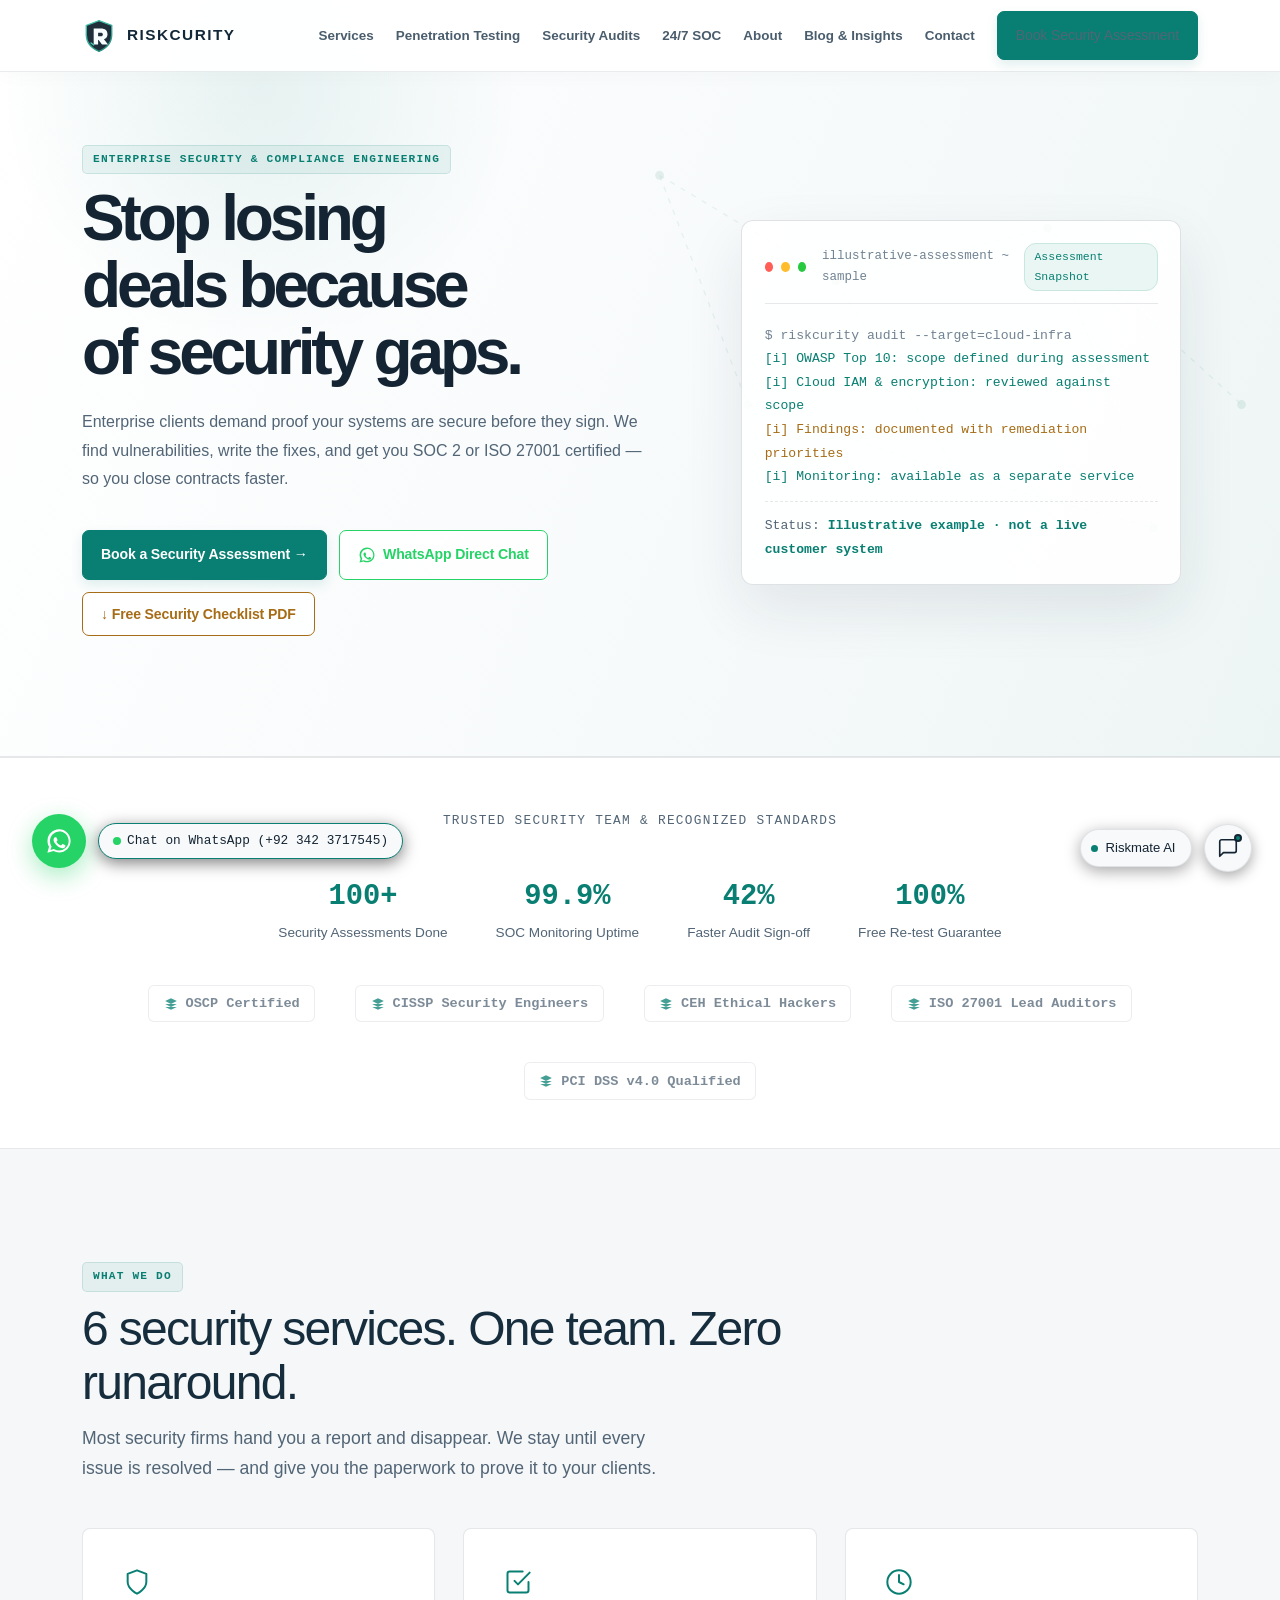
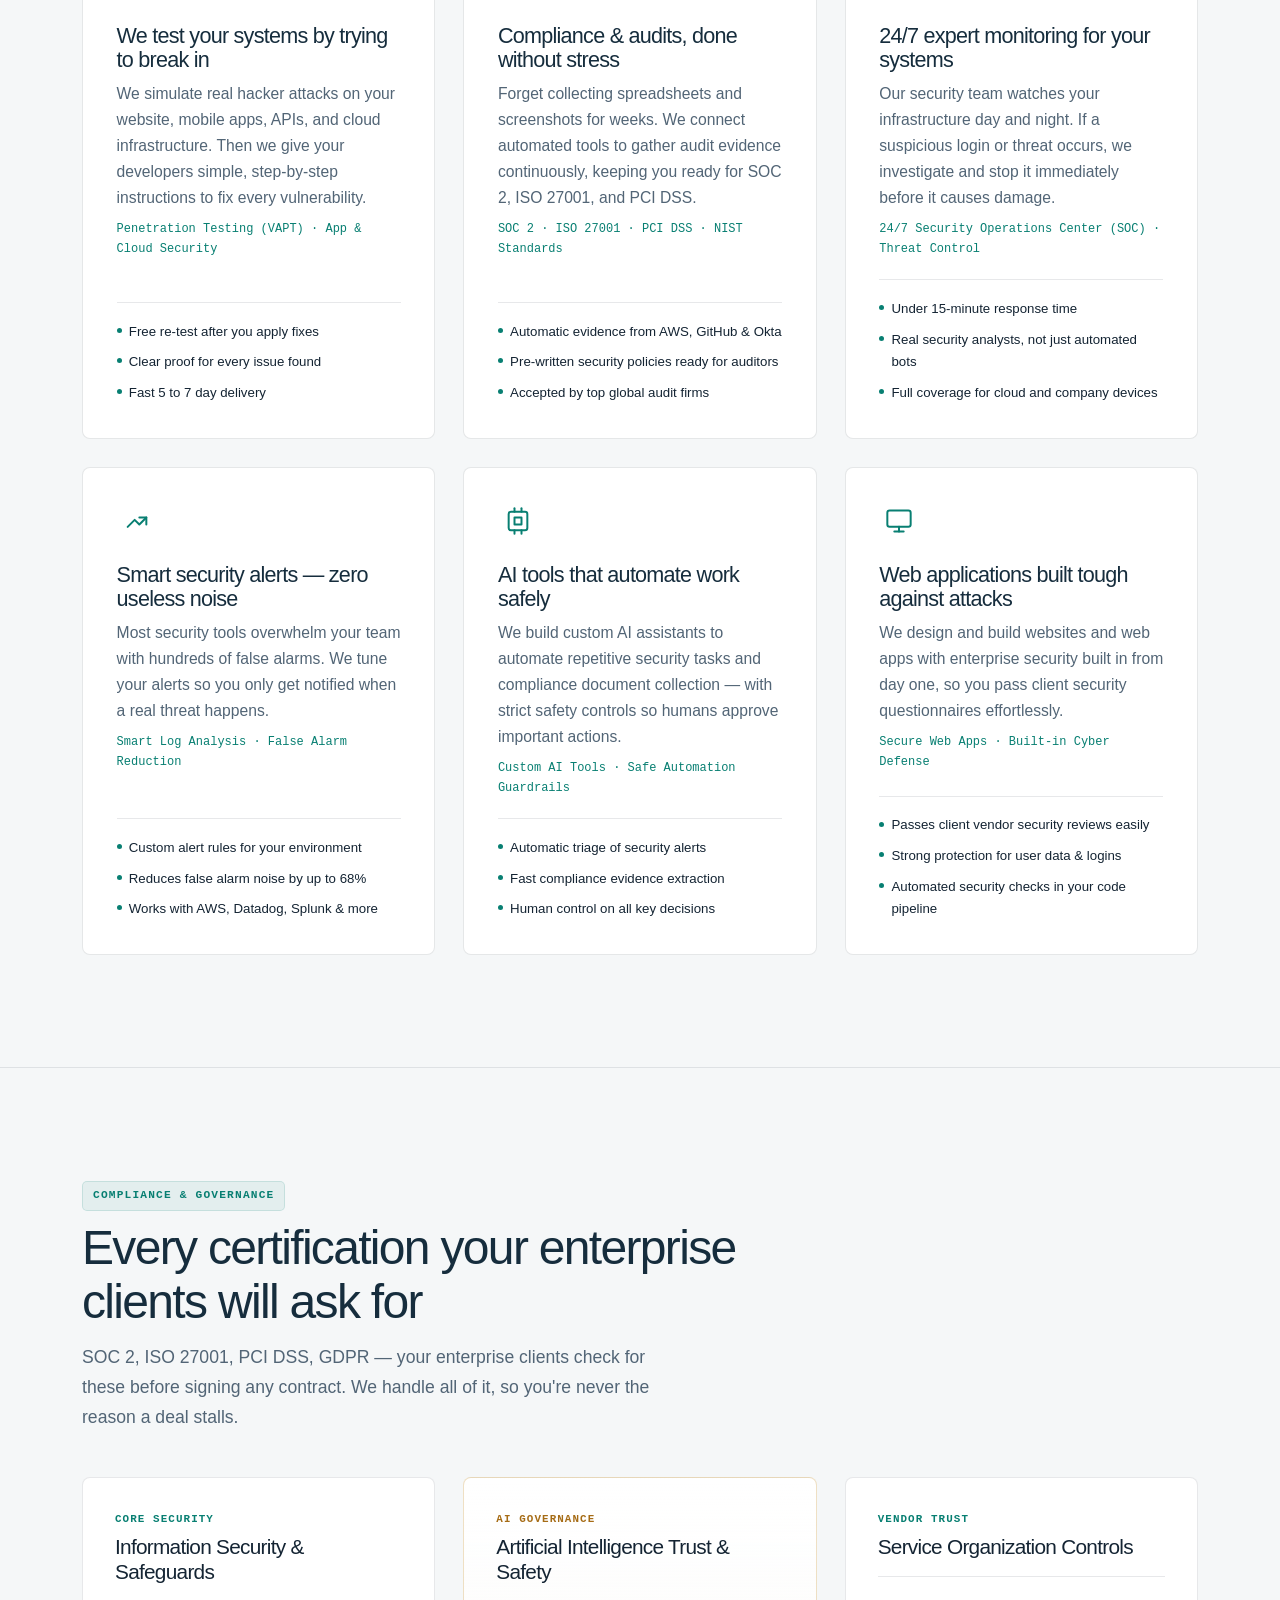
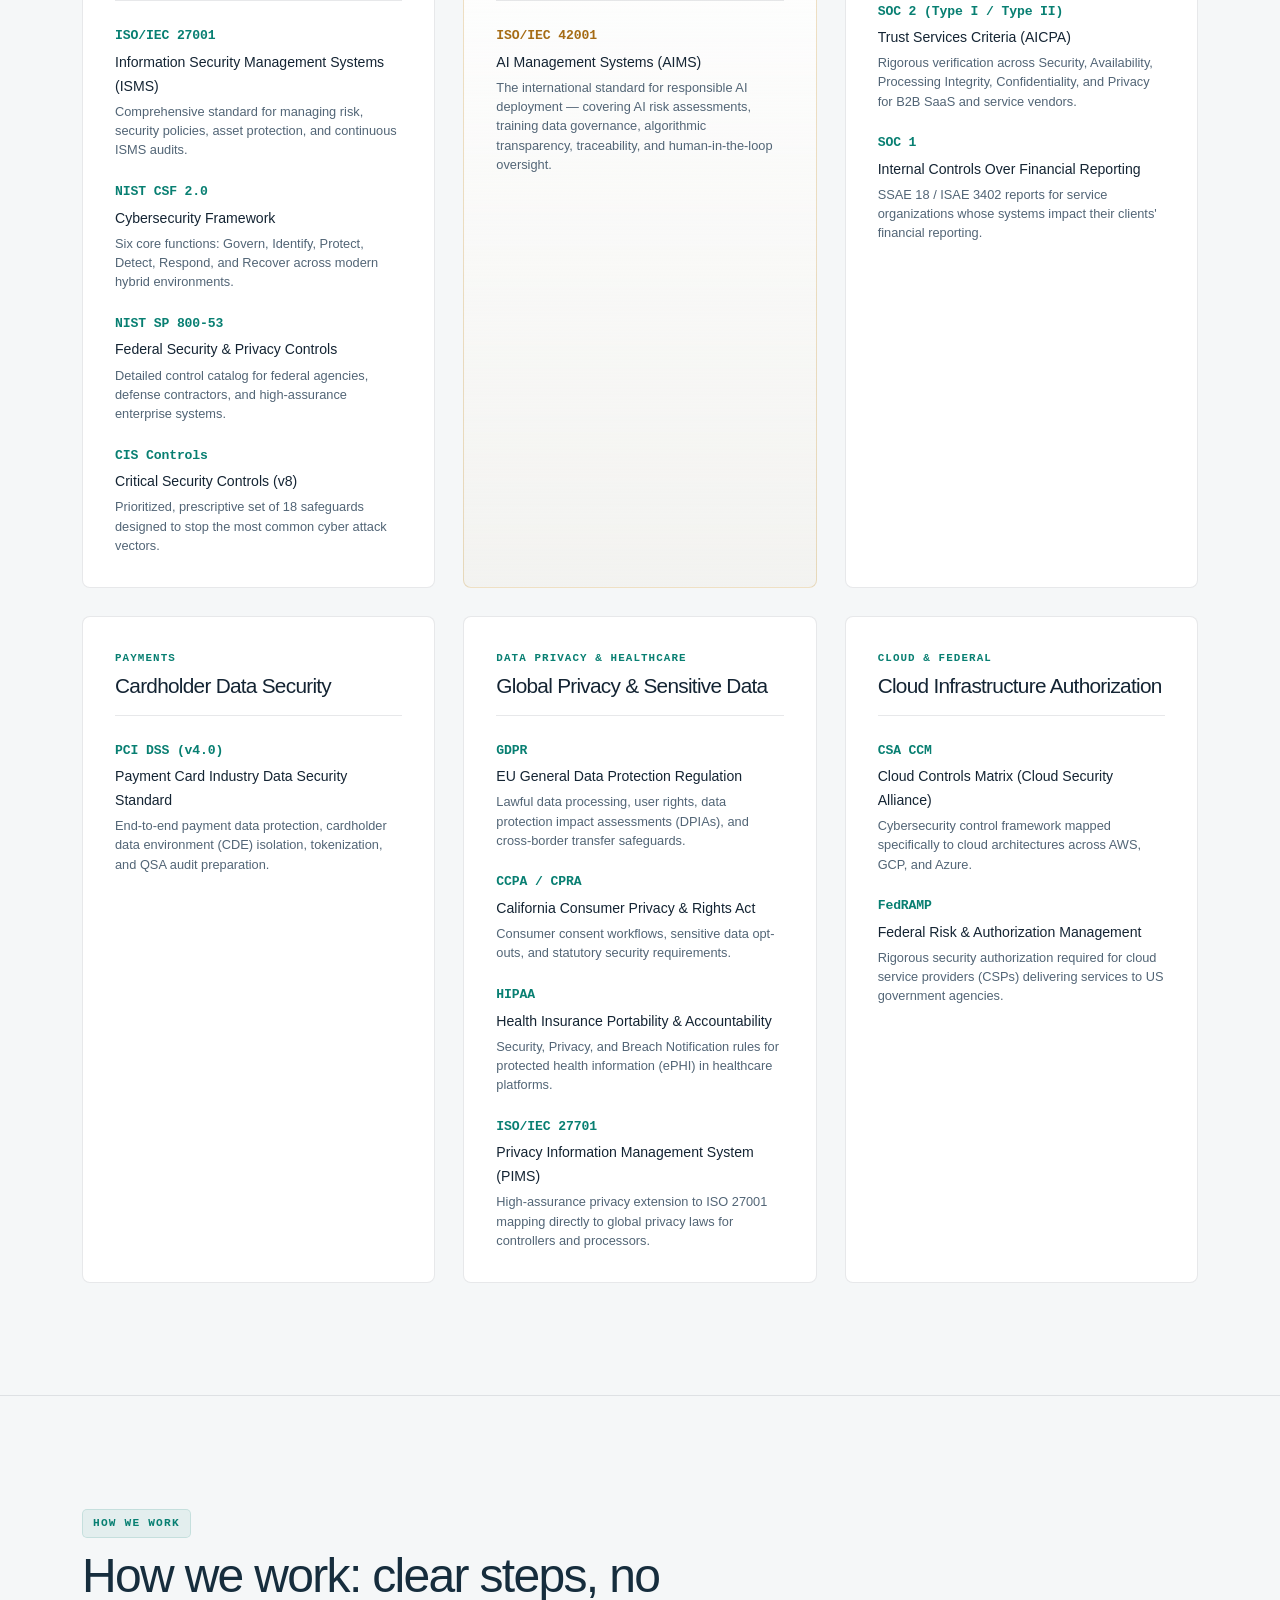
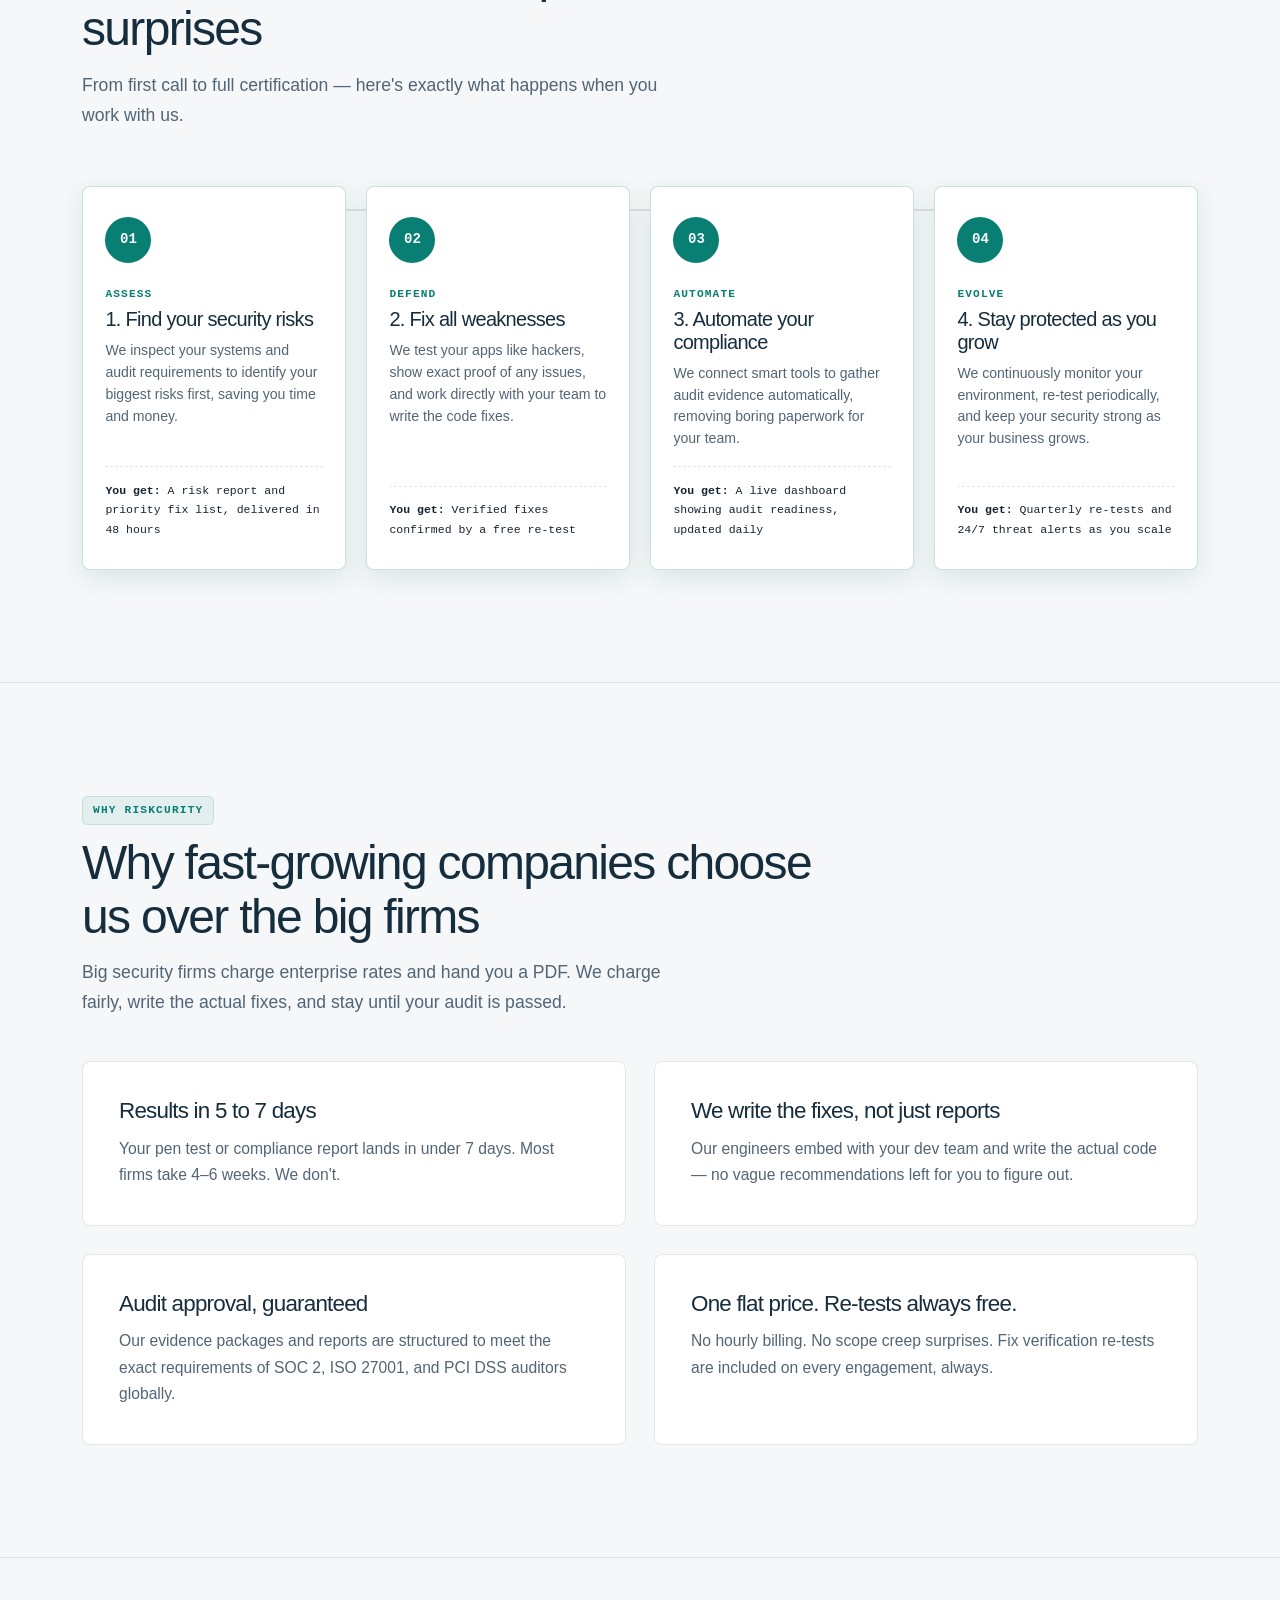
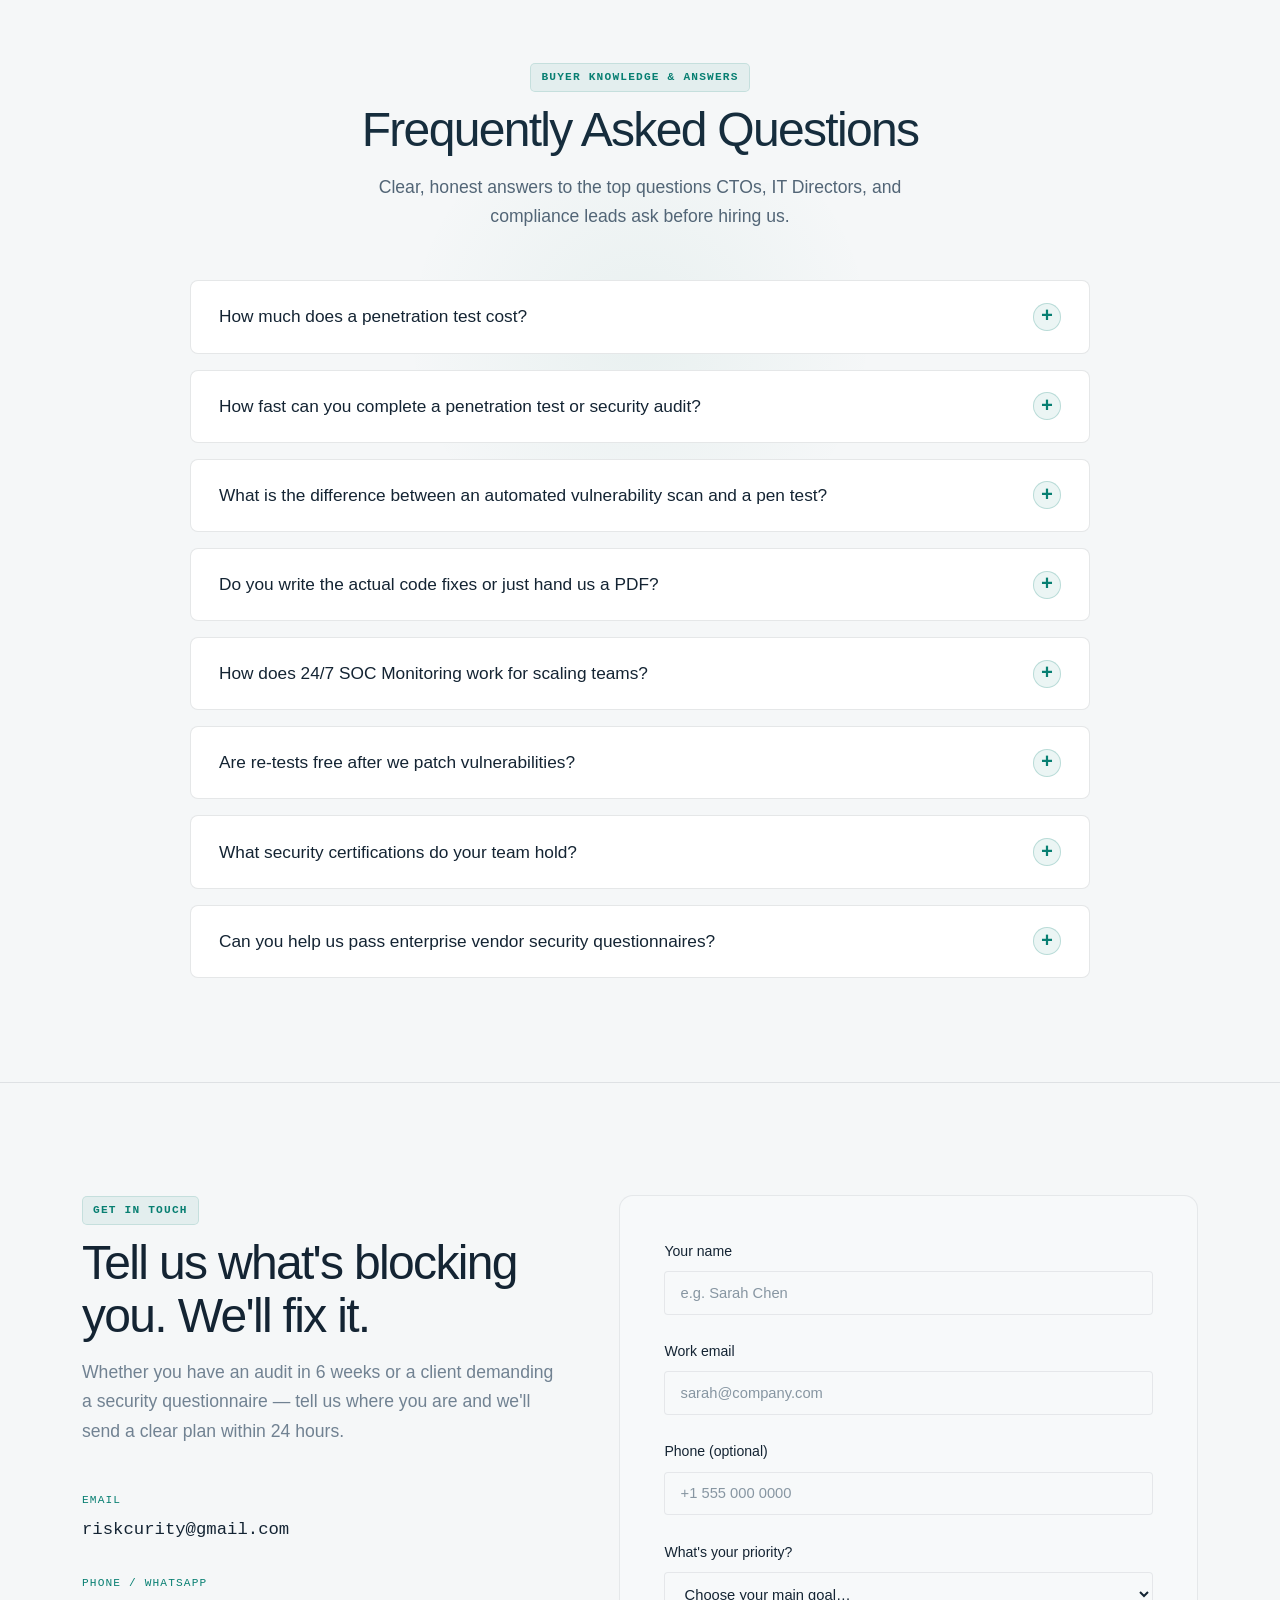
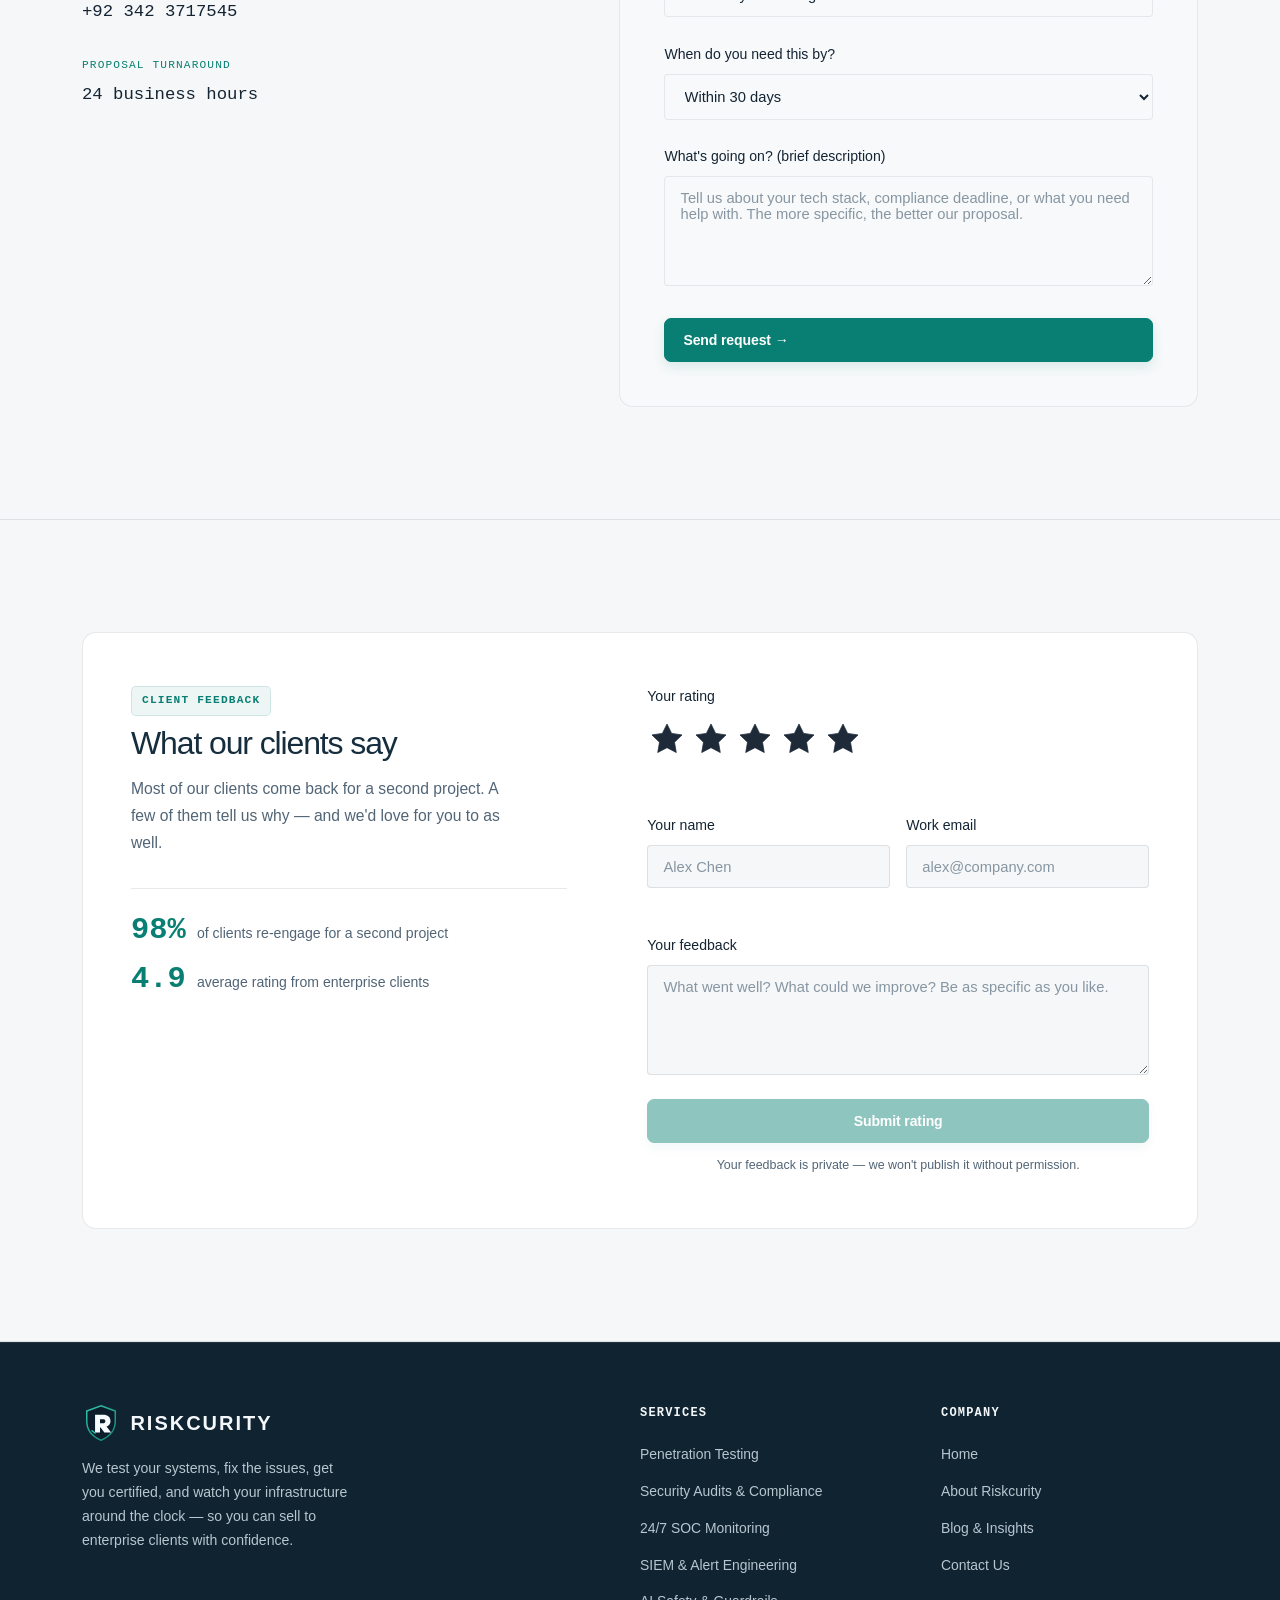
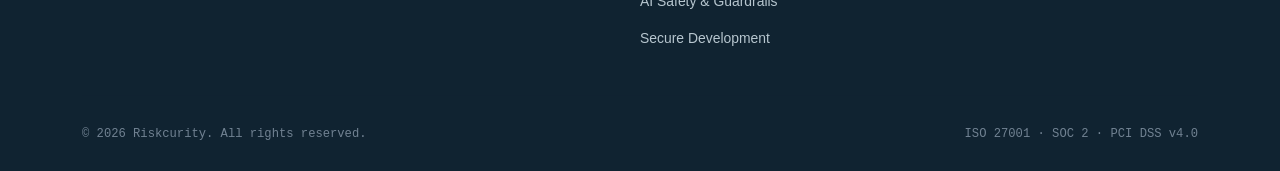
==== index.html @ aa87d620 "Initial commit: Riskcurity website" ====
<!DOCTYPE html>
<html lang="en">
<head>
  <meta charset="UTF-8">
  <meta name="viewport" content="width=device-width, initial-scale=1.0">
  <meta http-equiv="Content-Security-Policy" content="default-src 'self'; script-src 'self' 'unsafe-inline' https://fonts.googleapis.com; style-src 'self' 'unsafe-inline' https://fonts.googleapis.com; font-src 'self' https://fonts.gstatic.com; img-src 'self' data: https:; connect-src 'self' https://api.web3forms.com; frame-ancestors 'none'; form-action 'self' https://api.web3forms.com; base-uri 'self'; object-src 'none'; upgrade-insecure-requests;">
  <meta http-equiv="X-Content-Type-Options" content="nosniff">
  <meta name="referrer" content="strict-origin-when-cross-origin">
  <title>Riskcurity — Stop Losing Deals Because of Security Gaps</title>
  <meta name="description" content="Enterprise clients demand proof your systems are secure. Riskcurity finds vulnerabilities, fixes them, and gets you SOC 2 or ISO 27001 certified — so you close contracts faster.">
  <link rel="canonical" href="https://www.riskcurity.com/">
  <meta name="robots" content="index, follow">

  <!-- Favicon / Tab Logo -->
  <link rel="icon" type="image/x-icon" href="favicon.ico">
  <link rel="icon" type="image/png" sizes="32x32" href="favicon.png">
  <link rel="icon" type="image/png" sizes="16x16" href="favicon.png">
  <link rel="shortcut icon" href="favicon.ico">
  <link rel="apple-touch-icon" href="favicon-shield.png">

  <!-- Open Graph -->
  <meta property="og:type" content="website">
  <meta property="og:url" content="https://www.riskcurity.com/">
  <meta property="og:title" content="Riskcurity — Simple Security & Compliance for Scaling Companies">
  <meta property="og:description" content="We test your systems for weaknesses, handle your SOC 2 & ISO 27001 compliance, and watch your infrastructure 24/7 — so you can close enterprise deals faster.">
  <meta property="og:site_name" content="Riskcurity">
  <meta property="og:image" content="https://www.riskcurity.com/Riskcuritylogo.png">

  <!-- Twitter -->
  <meta name="twitter:card" content="summary">
  <meta name="twitter:title" content="Riskcurity — Simple Security & Compliance for Scaling Companies">
  <meta name="twitter:description" content="We test your systems for weaknesses, handle your SOC 2 & ISO 27001 compliance, and watch your infrastructure 24/7 — so you can close enterprise deals faster.">
  <meta name="twitter:image" content="https://www.riskcurity.com/Riskcuritylogo.png">

  <!-- Organization Structured Data -->
  <script type="application/ld+json">
  {
    "@context": "https://schema.org",
    "@type": "Organization",
    "name": "Riskcurity",
    "url": "https://www.riskcurity.com/",
    "logo": "https://www.riskcurity.com/Riskcuritylogo.png",
    "email": "riskcurity@gmail.com",
    "telephone": "+923423717545",
    "description": "Cybersecurity, penetration testing, compliance certifications (SOC 2, ISO 27001), 24/7 SOC monitoring, and AI security engineering for B2B companies."
  }
  </script>

  <!-- FAQPage Structured Data -->
  <script type="application/ld+json">
  {
    "@context": "https://schema.org",
    "@type": "FAQPage",
    "mainEntity": [
      {
        "@type": "Question",
        "name": "How much does a penetration test cost?",
        "acceptedAnswer": {
          "@type": "Answer",
          "text": "Our penetration testing pricing starts at a flat rate based on your scope (web app, mobile, or cloud infrastructure). All testing includes a comprehensive technical report, direct engineering code-fix support, and a 100% free re-test."
        }
      },
      {
        "@type": "Question",
        "name": "How fast can you complete a penetration test or security audit?",
        "acceptedAnswer": {
          "@type": "Answer",
          "text": "Most penetration tests and security readiness audits are completed within 5 to 7 business days, compared to 4-6 weeks at legacy consulting firms."
        }
      },
      {
        "@type": "Question",
        "name": "What is the difference between a vulnerability scan and a penetration test?",
        "acceptedAnswer": {
          "@type": "Answer",
          "text": "A vulnerability scan is an automated software check for known bugs. A penetration test is a manual, real-world attack performed by certified ethical hackers (OSCP/CEH) to exploit complex logic flaws and chain weaknesses together safely."
        }
      },
      {
        "@type": "Question",
        "name": "Do you help us fix the security vulnerabilities found?",
        "acceptedAnswer": {
          "@type": "Answer",
          "text": "Yes! Unlike firms that just hand over a PDF report, Riskcurity engineers embed directly with your developers to write exact code patches and cloud configuration fixes."
        }
      },
      {
        "@type": "Question",
        "name": "How does 24/7 SOC Monitoring work?",
        "acceptedAnswer": {
          "@type": "Answer",
          "text": "Our 24/7 SOC connects to your AWS/GCP cloud logs, endpoints, and identity providers. Real security analysts inspect alerts around the clock with a guaranteed under-15-minute SLA."
        }
      },
      {
        "@type": "Question",
        "name": "Can you prepare us for SOC 2 Type II or ISO 27001 audits?",
        "acceptedAnswer": {
          "@type": "Answer",
          "text": "Yes, we handle complete gap analysis, policy creation, automated evidence collection, and pre-audit readiness verification so you pass on your first attempt."
        }
      }
    ]
  }
  </script>

  <link rel="preconnect" href="https://fonts.googleapis.com">
  <link rel="preconnect" href="https://fonts.gstatic.com" crossorigin>
  <link href="https://fonts.googleapis.com/css2?family=IBM+Plex+Mono:wght@400;500;600&family=Inter:wght@400;500;600&family=Newsreader:ital,opsz,wght@0,6..72,400;0,6..72,500;0,6..72,600;1,6..72,400&display=swap" rel="stylesheet">
  <link rel="stylesheet" href="styles.css">
</head>
<body>

<!-- ────────────── NAV ────────────── -->
<header class="site-header">
  <div class="container nav-inner">
    <a href="index.html" class="nav-brand">
      <img src="riskcurity-mark.svg" alt="Riskcurity Logo" class="nav-brand-logo">
      <span>RISKCURITY</span>
    </a>
    <button id="navToggle" class="nav-toggle" aria-label="Toggle menu" aria-expanded="false">☰</button>
    <ul class="nav-list" id="navList">
      <li><a href="index.html#disciplines">Services</a></li>
      <li><a href="services/penetration-testing.html">Penetration Testing</a></li>
      <li><a href="services/security-audits.html">Security Audits</a></li>
      <li><a href="services/soc-monitoring.html">24/7 SOC</a></li>
      <li><a href="about.html">About</a></li>
      <li><a href="blog.html">Blog &amp; Insights</a></li>
      <li><a href="contact.html">Contact</a></li>
      <li><a href="contact.html" class="btn btn-primary">Book Security Assessment</a></li>
    </ul>
  </div>
</header>

<main id="top">

<!-- ────────────── HERO ────────────── -->
<section class="hero">
  <!-- Animated network topology SVG at low opacity -->
  <svg class="hero-bg-svg" viewBox="0 0 900 700" fill="none" aria-hidden="true">
    <path class="hero-bg-path" d="M80 120 L280 240 L520 180 L740 380 M280 240 L420 460 L640 520 M80 120 L180 380 L420 460 M520 180 L580 340 L640 520" stroke="rgba(37,136,111,0.4)" stroke-width="1.5"/>
    <circle cx="80"  cy="120" r="5" fill="rgba(37,136,111,0.5)"/>
    <circle cx="280" cy="240" r="5" fill="rgba(37,136,111,0.5)"/>
    <circle cx="520" cy="180" r="5" fill="rgba(37,136,111,0.5)"/>
    <circle cx="740" cy="380" r="5" fill="rgba(37,136,111,0.5)"/>
    <circle cx="420" cy="460" r="5" fill="rgba(37,136,111,0.5)"/>
    <circle cx="640" cy="520" r="5" fill="rgba(37,136,111,0.5)"/>
    <circle cx="580" cy="340" r="5" fill="rgba(37,136,111,0.5)"/>
    <circle cx="180" cy="380" r="5" fill="rgba(37,136,111,0.5)"/>
  </svg>

  <div class="container hero-grid">
    <div class="hero-content">
      <span class="label hero-eyebrow">Enterprise Security &amp; Compliance Engineering</span>
      <h1 class="hero-title">Stop losing deals because of security gaps.</h1>
      <p class="hero-sub">
        Enterprise clients demand proof your systems are secure before they sign. We find vulnerabilities, write the fixes, and get you SOC 2 or ISO 27001 certified — so you close contracts faster.
      </p>
      <div class="hero-ctas" style="flex-wrap:wrap; gap:0.75rem; margin-bottom:1.5rem">
        <a href="contact.html" class="btn btn-primary">Book a Security Assessment →</a>
        <a href="https://wa.me/923423717545" target="_blank" rel="noopener" class="btn btn-ghost" style="border-color:#25D366;color:#25D366">
          <svg viewBox="0 0 24 24" width="18" height="18" fill="currentColor"><path d="M12.04 2c-5.46 0-9.91 4.45-9.91 9.91 0 1.75.46 3.45 1.32 4.95L2.05 22l5.25-1.38c1.45.79 3.08 1.21 4.74 1.21 5.46 0 9.91-4.45 9.91-9.91 0-2.65-1.03-5.14-2.9-7.01A9.84 9.84 0 0 0 12.04 2m.01 1.67c4.54 0 8.24 3.7 8.24 8.24 0 2.2-.86 4.27-2.42 5.82a8.19 8.19 0 0 1-5.82 2.42c-1.44 0-2.85-.38-4.09-1.11l-.29-.17-3.04.8 1.05-2.96-.19-.3a8.19 8.19 0 0 1-1.25-4.32c0-4.54 3.7-8.24 8.24-8.24m4.53 11.53c-.25-.13-1.47-.72-1.7-.81-.23-.08-.4-.13-.57.13-.17.25-.66.81-.81.98-.15.17-.3.19-.55.06-.25-.13-1.05-.39-2-1.23-.74-.66-1.24-1.47-1.39-1.72-.15-.25-.02-.38.11-.5.11-.11.25-.29.38-.44.13-.15.17-.25.25-.42.08-.17.04-.32-.02-.44-.06-.13-.57-1.37-.78-1.87-.2-.49-.41-.42-.57-.43h-.49c-.17 0-.44.06-.67.31-.23.25-.88.86-.88 2.1 0 1.24.9 2.44 1.03 2.61.13.17 1.77 2.71 4.29 3.8.6.26 1.07.41 1.44.53.6.19 1.15.16 1.58.1.48-.07 1.47-.6 1.68-1.18.21-.58.21-1.07.15-1.18-.06-.11-.23-.18-.48-.31z"/></svg>
          WhatsApp Direct Chat
        </a>
        <button class="btn btn-ghost lm-trigger" style="border-color:var(--amber);color:var(--amber)">
          ↓ Free Security Checklist PDF
        </button>
      </div>
    </div>

    <!-- Live Security & Threat Defense Terminal -->
    <div style="display:flex;justify-content:center">
      <div style="background:var(--surface-2);border:1px solid var(--border-hi);border-radius:var(--r3);padding:1.75rem;width:100%;max-width:440px;box-shadow:0 20px 40px rgba(0,0,0,0.5)">
        <div style="display:flex;justify-content:space-between;align-items:center;margin-bottom:1.25rem;border-bottom:1px solid var(--border);padding-bottom:0.75rem">
          <div style="display:flex;align-items:center;gap:0.5rem">
            <span style="width:10px;height:10px;border-radius:50%;background:#FF5F56;display:inline-block"></span>
            <span style="width:10px;height:10px;border-radius:50%;background:#FFBD2E;display:inline-block"></span>
            <span style="width:10px;height:10px;border-radius:50%;background:#27C93F;display:inline-block"></span>
            <span class="mono" style="font-size:0.78rem;color:var(--slate-lt);margin-left:0.5rem">illustrative-assessment ~ sample</span>
          </div>
          <span class="mono" style="font-size:0.72rem;color:var(--teal);background:var(--teal-sub);padding:0.2rem 0.6rem;border-radius:12px;border:1px solid var(--teal-border)">Assessment Snapshot</span>
        </div>

        <div class="mono" style="font-size:0.82rem;line-height:1.8;color:var(--ink)">
          <div style="color:var(--slate-lt)">$ riskcurity audit --target=cloud-infra</div>
          <div style="color:var(--teal)">[i] OWASP Top 10: scope defined during assessment</div>
          <div style="color:var(--teal)">[i] Cloud IAM &amp; encryption: reviewed against scope</div>
          <div style="color:var(--amber)">[i] Findings: documented with remediation priorities</div>
          <div style="color:var(--teal)">[i] Monitoring: available as a separate service</div>
          <div style="color:var(--slate);margin-top:0.75rem;padding-top:0.75rem;border-top:1px dashed var(--border)">
            Status: <span style="color:var(--teal);font-weight:600">Illustrative example · not a live customer system</span>
          </div>
        </div>
      </div>
    </div>
  </div>
</section>

<!-- ────────────── TRUST BAR ────────────── -->
<section class="trust-bar">
  <div class="container trust-inner">
    <div class="trust-header">
      <span class="trust-title-sm">Trusted Security Team &amp; Recognized Standards</span>
    </div>

    <div class="trust-stats-row">
      <div class="trust-stat-item">
        <div class="trust-stat-num">100+</div>
        <div class="trust-stat-lbl">Security Assessments Done</div>
      </div>
      <div class="trust-stat-item">
        <div class="trust-stat-num">99.9%</div>
        <div class="trust-stat-lbl">SOC Monitoring Uptime</div>
      </div>
      <div class="trust-stat-item">
        <div class="trust-stat-num">42%</div>
        <div class="trust-stat-lbl">Faster Audit Sign-off</div>
      </div>
      <div class="trust-stat-item">
        <div class="trust-stat-num">100%</div>
        <div class="trust-stat-lbl">Free Re-test Guarantee</div>
      </div>
    </div>

    <div class="trust-logos">
      <span class="trust-logo-tag"><svg viewBox="0 0 24 24"><path d="M12 2L2 7l10 5 10-5-10-5zM2 17l10 5 10-5M2 12l10 5 10-5"/></svg> OSCP Certified</span>
      <span class="trust-logo-tag"><svg viewBox="0 0 24 24"><path d="M12 2L2 7l10 5 10-5-10-5zM2 17l10 5 10-5M2 12l10 5 10-5"/></svg> CISSP Security Engineers</span>
      <span class="trust-logo-tag"><svg viewBox="0 0 24 24"><path d="M12 2L2 7l10 5 10-5-10-5zM2 17l10 5 10-5M2 12l10 5 10-5"/></svg> CEH Ethical Hackers</span>
      <span class="trust-logo-tag"><svg viewBox="0 0 24 24"><path d="M12 2L2 7l10 5 10-5-10-5zM2 17l10 5 10-5M2 12l10 5 10-5"/></svg> ISO 27001 Lead Auditors</span>
      <span class="trust-logo-tag"><svg viewBox="0 0 24 24"><path d="M12 2L2 7l10 5 10-5-10-5zM2 17l10 5 10-5M2 12l10 5 10-5"/></svg> PCI DSS v4.0 Qualified</span>
    </div>
  </div>
</section>

<!-- ────────────── DISCIPLINES ────────────── -->
<section class="disciplines" id="disciplines">
  <div class="container">
    <div class="reveal">
      <span class="label">What we do</span>
      <h2 class="section-title">6 security services. One team. Zero runaround.</h2>
      <p class="section-lead">Most security firms hand you a report and disappear. We stay until every issue is resolved — and give you the paperwork to prove it to your clients.</p>
    </div>

    <div class="disc-grid reveal-stagger">

      <!-- 1: VAPT -->
      <div class="disc-card">
        <div class="disc-icon">
          <svg viewBox="0 0 24 24"><path d="M12 22s8-4 8-10V5l-8-3-8 3v7c0 6 8 10 8 10z"/></svg>
        </div>
        <h3 class="disc-title">We test your systems by trying to break in</h3>
        <p class="disc-plain">We simulate real hacker attacks on your website, mobile apps, APIs, and cloud infrastructure. Then we give your developers simple, step-by-step instructions to fix every vulnerability.</p>
        <p class="disc-tech">Penetration Testing (VAPT) · App &amp; Cloud Security</p>
        <ul class="disc-feats">
          <li>Free re-test after you apply fixes</li>
          <li>Clear proof for every issue found</li>
          <li>Fast 5 to 7 day delivery</li>
        </ul>
      </div>

      <!-- 2: GRC -->
      <div class="disc-card">
        <div class="disc-icon">
          <svg viewBox="0 0 24 24"><path d="M9 11l3 3L22 4"/><path d="M21 12v7a2 2 0 0 1-2 2H5a2 2 0 0 1-2-2V5a2 2 0 0 1 2-2h11"/></svg>
        </div>
        <h3 class="disc-title">Compliance &amp; audits, done without stress</h3>
        <p class="disc-plain">Forget collecting spreadsheets and screenshots for weeks. We connect automated tools to gather audit evidence continuously, keeping you ready for SOC 2, ISO 27001, and PCI DSS.</p>
        <p class="disc-tech">SOC 2 · ISO 27001 · PCI DSS · NIST Standards</p>
        <ul class="disc-feats">
          <li>Automatic evidence from AWS, GitHub &amp; Okta</li>
          <li>Pre-written security policies ready for auditors</li>
          <li>Accepted by top global audit firms</li>
        </ul>
      </div>

      <!-- 3: SOC -->
      <div class="disc-card">
        <div class="disc-icon">
          <svg viewBox="0 0 24 24"><circle cx="12" cy="12" r="10"/><path d="M12 6v6l4 2"/></svg>
        </div>
        <h3 class="disc-title">24/7 expert monitoring for your systems</h3>
        <p class="disc-plain">Our security team watches your infrastructure day and night. If a suspicious login or threat occurs, we investigate and stop it immediately before it causes damage.</p>
        <p class="disc-tech">24/7 Security Operations Center (SOC) · Threat Control</p>
        <ul class="disc-feats">
          <li>Under 15-minute response time</li>
          <li>Real security analysts, not just automated bots</li>
          <li>Full coverage for cloud and company devices</li>
        </ul>
      </div>

      <!-- 4: SIEM -->
      <div class="disc-card">
        <div class="disc-icon">
          <svg viewBox="0 0 24 24"><polyline points="4 17 10 11 14 15 20 9"/><polyline points="14 9 20 9 20 15"/></svg>
        </div>
        <h3 class="disc-title">Smart security alerts — zero useless noise</h3>
        <p class="disc-plain">Most security tools overwhelm your team with hundreds of false alarms. We tune your alerts so you only get notified when a real threat happens.</p>
        <p class="disc-tech">Smart Log Analysis · False Alarm Reduction</p>
        <ul class="disc-feats">
          <li>Custom alert rules for your environment</li>
          <li>Reduces false alarm noise by up to 68%</li>
          <li>Works with AWS, Datadog, Splunk &amp; more</li>
        </ul>
      </div>

      <!-- 5: AI Agents -->
      <div class="disc-card">
        <div class="disc-icon">
          <svg viewBox="0 0 24 24"><rect x="4" y="4" width="16" height="16" rx="2"/><rect x="9" y="9" width="6" height="6"/><line x1="9" y1="1" x2="9" y2="4"/><line x1="15" y1="1" x2="15" y2="4"/><line x1="9" y1="20" x2="9" y2="23"/><line x1="15" y1="20" x2="15" y2="23"/></svg>
        </div>
        <h3 class="disc-title">AI tools that automate work safely</h3>
        <p class="disc-plain">We build custom AI assistants to automate repetitive security tasks and compliance document collection — with strict safety controls so humans approve important actions.</p>
        <p class="disc-tech">Custom AI Tools · Safe Automation Guardrails</p>
        <ul class="disc-feats">
          <li>Automatic triage of security alerts</li>
          <li>Fast compliance evidence extraction</li>
          <li>Human control on all key decisions</li>
        </ul>
      </div>

      <!-- 6: Secure Dev -->
      <div class="disc-card">
        <div class="disc-icon">
          <svg viewBox="0 0 24 24"><rect x="2" y="3" width="20" height="14" rx="2"/><line x1="8" y1="21" x2="16" y2="21"/><line x1="12" y1="17" x2="12" y2="21"/></svg>
        </div>
        <h3 class="disc-title">Web applications built tough against attacks</h3>
        <p class="disc-plain">We design and build websites and web apps with enterprise security built in from day one, so you pass client security questionnaires effortlessly.</p>
        <p class="disc-tech">Secure Web Apps · Built-in Cyber Defense</p>
        <ul class="disc-feats">
          <li>Passes client vendor security reviews easily</li>
          <li>Strong protection for user data &amp; logins</li>
          <li>Automated security checks in your code pipeline</li>
        </ul>
      </div>

    </div>
  </div>
</section>

<!-- ────────────── FRAMEWORKS & STANDARDS ────────────── -->
<section class="frameworks-section" id="frameworks">
  <div class="container">
    <div class="reveal">
      <span class="label">Compliance &amp; Governance</span>
      <h2 class="section-title">Every certification your enterprise clients will ask for</h2>
      <p class="section-lead">
        SOC 2, ISO 27001, PCI DSS, GDPR — your enterprise clients check for these before signing any contract. We handle all of it, so you're never the reason a deal stalls.
      </p>
    </div>

    <div class="frameworks-grid reveal-stagger">

      <!-- 1. Core Security Frameworks -->
      <div class="fw-card">
        <div class="fw-header">
          <div class="fw-category-tag">Core Security</div>
          <h3 class="fw-card-title">Information Security &amp; Safeguards</h3>
        </div>
        <div class="fw-items">
          <div class="fw-item">
            <div class="fw-code">ISO/IEC 27001</div>
            <div class="fw-name">Information Security Management Systems (ISMS)</div>
            <div class="fw-desc">Comprehensive standard for managing risk, security policies, asset protection, and continuous ISMS audits.</div>
          </div>
          <div class="fw-item">
            <div class="fw-code">NIST CSF 2.0</div>
            <div class="fw-name">Cybersecurity Framework</div>
            <div class="fw-desc">Six core functions: Govern, Identify, Protect, Detect, Respond, and Recover across modern hybrid environments.</div>
          </div>
          <div class="fw-item">
            <div class="fw-code">NIST SP 800-53</div>
            <div class="fw-name">Federal Security &amp; Privacy Controls</div>
            <div class="fw-desc">Detailed control catalog for federal agencies, defense contractors, and high-assurance enterprise systems.</div>
          </div>
          <div class="fw-item">
            <div class="fw-code">CIS Controls</div>
            <div class="fw-name">Critical Security Controls (v8)</div>
            <div class="fw-desc">Prioritized, prescriptive set of 18 safeguards designed to stop the most common cyber attack vectors.</div>
          </div>
        </div>
      </div>

      <!-- 2. AI Governance -->
      <div class="fw-card fw-card--featured">
        <div class="fw-header">
          <div class="fw-category-tag fw-category-tag--amber">AI Governance</div>
          <h3 class="fw-card-title">Artificial Intelligence Trust &amp; Safety</h3>
        </div>
        <div class="fw-items">
          <div class="fw-item">
            <div class="fw-code">ISO/IEC 42001</div>
            <div class="fw-name">AI Management Systems (AIMS)</div>
            <div class="fw-desc">The international standard for responsible AI deployment — covering AI risk assessments, training data governance, algorithmic transparency, traceability, and human-in-the-loop oversight.</div>
          </div>
        </div>
      </div>

      <!-- 3. Service Organization / Vendor Trust -->
      <div class="fw-card">
        <div class="fw-header">
          <div class="fw-category-tag">Vendor Trust</div>
          <h3 class="fw-card-title">Service Organization Controls</h3>
        </div>
        <div class="fw-items">
          <div class="fw-item">
            <div class="fw-code">SOC 2 (Type I / Type II)</div>
            <div class="fw-name">Trust Services Criteria (AICPA)</div>
            <div class="fw-desc">Rigorous verification across Security, Availability, Processing Integrity, Confidentiality, and Privacy for B2B SaaS and service vendors.</div>
          </div>
          <div class="fw-item">
            <div class="fw-code">SOC 1</div>
            <div class="fw-name">Internal Controls Over Financial Reporting</div>
            <div class="fw-desc">SSAE 18 / ISAE 3402 reports for service organizations whose systems impact their clients' financial reporting.</div>
          </div>
        </div>
      </div>

      <!-- 4. Payments -->
      <div class="fw-card">
        <div class="fw-header">
          <div class="fw-category-tag">Payments</div>
          <h3 class="fw-card-title">Cardholder Data Security</h3>
        </div>
        <div class="fw-items">
          <div class="fw-item">
            <div class="fw-code">PCI DSS (v4.0)</div>
            <div class="fw-name">Payment Card Industry Data Security Standard</div>
            <div class="fw-desc">End-to-end payment data protection, cardholder data environment (CDE) isolation, tokenization, and QSA audit preparation.</div>
          </div>
        </div>
      </div>

      <!-- 5. Privacy-Specific -->
      <div class="fw-card">
        <div class="fw-header">
          <div class="fw-category-tag">Data Privacy &amp; Healthcare</div>
          <h3 class="fw-card-title">Global Privacy &amp; Sensitive Data</h3>
        </div>
        <div class="fw-items">
          <div class="fw-item">
            <div class="fw-code">GDPR</div>
            <div class="fw-name">EU General Data Protection Regulation</div>
            <div class="fw-desc">Lawful data processing, user rights, data protection impact assessments (DPIAs), and cross-border transfer safeguards.</div>
          </div>
          <div class="fw-item">
            <div class="fw-code">CCPA / CPRA</div>
            <div class="fw-name">California Consumer Privacy &amp; Rights Act</div>
            <div class="fw-desc">Consumer consent workflows, sensitive data opt-outs, and statutory security requirements.</div>
          </div>
          <div class="fw-item">
            <div class="fw-code">HIPAA</div>
            <div class="fw-name">Health Insurance Portability &amp; Accountability</div>
            <div class="fw-desc">Security, Privacy, and Breach Notification rules for protected health information (ePHI) in healthcare platforms.</div>
          </div>
          <div class="fw-item">
            <div class="fw-code">ISO/IEC 27701</div>
            <div class="fw-name">Privacy Information Management System (PIMS)</div>
            <div class="fw-desc">High-assurance privacy extension to ISO 27001 mapping directly to global privacy laws for controllers and processors.</div>
          </div>
        </div>
      </div>

      <!-- 6. Cloud-Specific & Federal -->
      <div class="fw-card">
        <div class="fw-header">
          <div class="fw-category-tag">Cloud &amp; Federal</div>
          <h3 class="fw-card-title">Cloud Infrastructure Authorization</h3>
        </div>
        <div class="fw-items">
          <div class="fw-item">
            <div class="fw-code">CSA CCM</div>
            <div class="fw-name">Cloud Controls Matrix (Cloud Security Alliance)</div>
            <div class="fw-desc">Cybersecurity control framework mapped specifically to cloud architectures across AWS, GCP, and Azure.</div>
          </div>
          <div class="fw-item">
            <div class="fw-code">FedRAMP</div>
            <div class="fw-name">Federal Risk &amp; Authorization Management</div>
            <div class="fw-desc">Rigorous security authorization required for cloud service providers (CSPs) delivering services to US government agencies.</div>
          </div>
        </div>
      </div>

    </div>
  </div>
</section>


<!-- ────────────── METHODOLOGY ────────────── -->
<section class="methodology" id="approach">
  <div class="container">
    <div class="reveal">
      <span class="label">How we work</span>
      <h2 class="section-title">How we work: clear steps, no surprises</h2>
      <p class="section-lead">From first call to full certification — here's exactly what happens when you work with us.</p>
    </div>

    <div class="method-grid">
      <div class="m-card">
        <div class="m-num">01</div>
        <span class="m-stage-label">Assess</span>
        <h3 class="m-title">1. Find your security risks</h3>
        <p class="m-desc">We inspect your systems and audit requirements to identify your biggest risks first, saving you time and money.</p>
        <div class="m-deliv"><strong>You get:</strong> A risk report and priority fix list, delivered in 48 hours</div>
      </div>

      <div class="m-card">
        <div class="m-num">02</div>
        <span class="m-stage-label">Defend</span>
        <h3 class="m-title">2. Fix all weaknesses</h3>
        <p class="m-desc">We test your apps like hackers, show exact proof of any issues, and work directly with your team to write the code fixes.</p>
        <div class="m-deliv"><strong>You get:</strong> Verified fixes confirmed by a free re-test</div>
      </div>

      <div class="m-card">
        <div class="m-num">03</div>
        <span class="m-stage-label">Automate</span>
        <h3 class="m-title">3. Automate your compliance</h3>
        <p class="m-desc">We connect smart tools to gather audit evidence automatically, removing boring paperwork for your team.</p>
        <div class="m-deliv"><strong>You get:</strong> A live dashboard showing audit readiness, updated daily</div>
      </div>

      <div class="m-card">
        <div class="m-num">04</div>
        <span class="m-stage-label">Evolve</span>
        <h3 class="m-title">4. Stay protected as you grow</h3>
        <p class="m-desc">We continuously monitor your environment, re-test periodically, and keep your security strong as your business grows.</p>
        <div class="m-deliv"><strong>You get:</strong> Quarterly re-tests and 24/7 threat alerts as you scale</div>
      </div>
    </div>
  </div>
</section>

<!-- ────────────── WHY ────────────── -->
<section class="why" id="why">
  <div class="container">
    <div class="reveal">
      <span class="label">Why Riskcurity</span>
      <h2 class="section-title">Why fast-growing companies choose us over the big firms</h2>
      <p class="section-lead">Big security firms charge enterprise rates and hand you a PDF. We charge fairly, write the actual fixes, and stay until your audit is passed.</p>
    </div>

    <div class="why-grid reveal-stagger">
      <div class="why-card">
        <h3 class="why-title">Results in 5 to 7 days</h3>
        <p class="why-body">Your pen test or compliance report lands in under 7 days. Most firms take 4–6 weeks. We don't.</p>
      </div>
      <div class="why-card">
        <h3 class="why-title">We write the fixes, not just reports</h3>
        <p class="why-body">Our engineers embed with your dev team and write the actual code — no vague recommendations left for you to figure out.</p>
      </div>
      <div class="why-card">
        <h3 class="why-title">Audit approval, guaranteed</h3>
        <p class="why-body">Our evidence packages and reports are structured to meet the exact requirements of SOC 2, ISO 27001, and PCI DSS auditors globally.</p>
      </div>
      <div class="why-card">
        <h3 class="why-title">One flat price. Re-tests always free.</h3>
        <p class="why-body">No hourly billing. No scope creep surprises. Fix verification re-tests are included on every engagement, always.</p>
      </div>
    </div>
  </div>
</section>

<!-- ────────────── FAQ BLOCK ────────────── -->
<section class="faq-section" id="faq">
  <div class="container">
    <div class="reveal" style="text-align:center;margin-bottom:3rem">
      <span class="label">Buyer Knowledge &amp; Answers</span>
      <h2 class="section-title" style="margin:0 auto 1rem auto">Frequently Asked Questions</h2>
      <p class="section-lead" style="margin:0 auto">Clear, honest answers to the top questions CTOs, IT Directors, and compliance leads ask before hiring us.</p>
    </div>

    <div class="faq-grid">
      <div class="faq-item">
        <button class="faq-question" aria-expanded="false">
          <span>How much does a penetration test cost?</span>
          <span class="faq-icon">+</span>
        </button>
        <div class="faq-answer">
          <p>Our penetration testing pricing is predictable and flat-rate, scaled strictly by target complexity (e.g., single web application, API suite, mobile app, or cloud environment). We don't bill hourly or add hidden re-testing fees. Contact us for an exact custom quote within 24 hours.</p>
        </div>
      </div>

      <div class="faq-item">
        <button class="faq-question" aria-expanded="false">
          <span>How fast can you complete a penetration test or security audit?</span>
          <span class="faq-icon">+</span>
        </button>
        <div class="faq-answer">
          <p>Standard web application or network penetration tests take between 5 to 7 business days from kick-off to full technical deliverable. Compliance readiness audits typically complete in 2 to 3 weeks.</p>
        </div>
      </div>

      <div class="faq-item">
        <button class="faq-question" aria-expanded="false">
          <span>What is the difference between an automated vulnerability scan and a pen test?</span>
          <span class="faq-icon">+</span>
        </button>
        <div class="faq-answer">
          <p>Vulnerability scanners run automated checks for known software patches, but yield high false-positives and miss business logic flaws. A penetration test is a manual, offensive attack simulated by certified ethical hackers (OSCP/CEH) who chain vulnerabilities together just like real adversaries.</p>
        </div>
      </div>

      <div class="faq-item">
        <button class="faq-question" aria-expanded="false">
          <span>Do you write the actual code fixes or just hand us a PDF?</span>
          <span class="faq-icon">+</span>
        </button>
        <div class="faq-answer">
          <p>Unlike traditional consulting houses that dump a 100-page PDF on your team, Riskcurity engineers embed with your developers to write exact code patches, IAM policy updates, and cloud infrastructure fixes directly.</p>
        </div>
      </div>

      <div class="faq-item">
        <button class="faq-question" aria-expanded="false">
          <span>How does 24/7 SOC Monitoring work for scaling teams?</span>
          <span class="faq-icon">+</span>
        </button>
        <div class="faq-answer">
          <p>We integrate our Security Operations Center with your AWS, Azure, GCP, GitHub, and identity providers. We tune SIEM rules to filter out noise, providing 24/7 human analyst investigation with a guaranteed under-15-minute response SLA.</p>
        </div>
      </div>

      <div class="faq-item">
        <button class="faq-question" aria-expanded="false">
          <span>Are re-tests free after we patch vulnerabilities?</span>
          <span class="faq-icon">+</span>
        </button>
        <div class="faq-answer">
          <p>Yes. Every Riskcurity engagement includes a 100% free re-test within 30 days to verify that all remediation patches have been properly applied and validated.</p>
        </div>
      </div>

      <div class="faq-item">
        <button class="faq-question" aria-expanded="false">
          <span>What security certifications do your team hold?</span>
          <span class="faq-icon">+</span>
        </button>
        <div class="faq-answer">
          <p>Our team consists of Offensive Security Certified Professionals (OSCP), Certified Information Systems Security Professionals (CISSP), Certified Ethical Hackers (CEH), and ISO 27001 Lead Auditors.</p>
        </div>
      </div>

      <div class="faq-item">
        <button class="faq-question" aria-expanded="false">
          <span>Can you help us pass enterprise vendor security questionnaires?</span>
          <span class="faq-icon">+</span>
        </button>
        <div class="faq-answer">
          <p>Absolutely. We help startups and B2B SaaS providers fill out complex SIG, VSA, and custom enterprise security questionnaires, providing official executive attestations to close deals faster.</p>
        </div>
      </div>
    </div>
  </div>
</section>


<!-- ────────────── CONTACT ────────────── -->
<section class="contact-section" id="contact">
  <div class="container contact-grid">

    <div>
      <span class="label label--amber">Get in touch</span>
      <h2 class="section-title">Tell us what's blocking you. We'll fix it.</h2>
      <p class="section-lead">
        Whether you have an audit in 6 weeks or a client demanding a security questionnaire — tell us where you are and we'll send a clear plan within 24 hours.
      </p>

      <div class="ci-list">
        <div class="ci-item">
          <span class="ci-label">Email</span>
          <a href="mailto:riskcurity@gmail.com" class="ci-val">riskcurity@gmail.com</a>
        </div>
        <div class="ci-item">
          <span class="ci-label">Phone / WhatsApp</span>
          <a href="https://wa.me/923423717545" class="ci-val">+92 342 3717545</a>
        </div>
        <div class="ci-item">
          <span class="ci-label">Proposal turnaround</span>
          <span class="ci-val">24 business hours</span>
        </div>
      </div>
    </div>

    <div class="form-card reveal">
      <form id="contactForm">
        <input type="checkbox" name="botcheck" style="display:none" tabindex="-1" autocomplete="off" aria-hidden="true">
        <div class="fg">
          <label class="fl" for="fc-name">Your name</label>
          <input class="fi" type="text" id="fc-name" name="name" placeholder="e.g. Sarah Chen" maxlength="100" autocomplete="name" required>
        </div>
        <div class="fg">
          <label class="fl" for="fc-email">Work email</label>
          <input class="fi" type="email" id="fc-email" name="email" placeholder="sarah@company.com" maxlength="100" autocomplete="email" required>
        </div>
        <div class="fg">
          <label class="fl" for="fc-phone">Phone (optional)</label>
          <input class="fi" type="tel" id="fc-phone" name="phone" placeholder="+1 555 000 0000" maxlength="30" autocomplete="tel">
        </div>
        <div class="fg">
          <label class="fl" for="fc-service">What's your priority?</label>
          <select class="fsel" id="fc-service" name="service" required>
            <option value="" disabled selected>Choose your main goal…</option>
            <option value="vapt">I need my systems tested for security weaknesses</option>
            <option value="compliance">I have an ISO 27001 / SOC 2 / PCI DSS audit coming up</option>
            <option value="soc">I want someone monitoring my systems 24/7</option>
            <option value="ai">I want to build safe AI tools</option>
            <option value="dev">I'm building a product and need it to be secure</option>
          </select>
        </div>
        <div class="fg">
          <label class="fl" for="fc-timeline">When do you need this by?</label>
          <select class="fsel" id="fc-timeline" name="timeline">
            <option value="urgent">Within the next week</option>
            <option value="month" selected>Within 30 days</option>
            <option value="quarter">Next quarter</option>
          </select>
        </div>
        <div class="fg" style="margin-bottom:2rem">
          <label class="fl" for="fc-detail">What's going on? (brief description)</label>
          <textarea class="fta" id="fc-detail" name="detail" maxlength="2000" placeholder="Tell us about your tech stack, compliance deadline, or what you need help with. The more specific, the better our proposal."></textarea>
        </div>
        <button type="submit" class="btn btn-primary fsub">Send request →</button>
      </form>

      <div id="contactSuccess" style="display:none;padding:2rem 0;text-align:center">
        <span class="label">Request received</span>
        <h3 style="font-family:var(--f-display);font-size:1.7rem;color:var(--fog-text);margin:1rem 0">We'll be in touch.</h3>
        <p style="color:var(--slate-lt)">An engineer will review your details and reply within 24 hours with a proposal.</p>
      </div>
    </div>

  </div>
</section>

<!-- ────────────── RATING ────────────── -->
<section class="rating-section" id="rating">
  <div class="container">
    <div class="rating-card reveal">

      <div class="rating-left">
        <span class="label label--amber">Client feedback</span>
        <h2 class="rating-title">What our clients say</h2>
        <p class="rating-lead">Most of our clients come back for a second project. A few of them tell us why — and we'd love for you to as well.</p>
        <div class="rating-trust reveal-stagger">
          <div class="rt-item"><span class="rt-num">98%</span><span class="rt-label">of clients re-engage for a second project</span></div>
          <div class="rt-item"><span class="rt-num">4.9</span><span class="rt-label">average rating from enterprise clients</span></div>
        </div>
      </div>

      <div class="rating-right">
        <!-- Form -->
        <form id="ratingForm" class="rating-form" novalidate>
          <input type="checkbox" name="botcheck" style="display:none" tabindex="-1" autocomplete="off" aria-hidden="true">

          <!-- Stars -->
          <div class="star-group" id="starGroup" role="radiogroup" aria-label="Star rating">
            <span class="star-label">Your rating</span>
            <div class="stars" id="stars">
              <button type="button" class="star" data-v="1" aria-label="1 star" title="Poor">
                <svg viewBox="0 0 24 24" aria-hidden="true"><path d="M12 2l3.09 6.26L22 9.27l-5 4.87 1.18 6.88L12 17.77l-6.18 3.25L7 14.14 2 9.27l6.91-1.01L12 2z"/></svg>
              </button>
              <button type="button" class="star" data-v="2" aria-label="2 stars" title="Fair">
                <svg viewBox="0 0 24 24" aria-hidden="true"><path d="M12 2l3.09 6.26L22 9.27l-5 4.87 1.18 6.88L12 17.77l-6.18 3.25L7 14.14 2 9.27l6.91-1.01L12 2z"/></svg>
              </button>
              <button type="button" class="star" data-v="3" aria-label="3 stars" title="Good">
                <svg viewBox="0 0 24 24" aria-hidden="true"><path d="M12 2l3.09 6.26L22 9.27l-5 4.87 1.18 6.88L12 17.77l-6.18 3.25L7 14.14 2 9.27l6.91-1.01L12 2z"/></svg>
              </button>
              <button type="button" class="star" data-v="4" aria-label="4 stars" title="Very good">
                <svg viewBox="0 0 24 24" aria-hidden="true"><path d="M12 2l3.09 6.26L22 9.27l-5 4.87 1.18 6.88L12 17.77l-6.18 3.25L7 14.14 2 9.27l6.91-1.01L12 2z"/></svg>
              </button>
              <button type="button" class="star" data-v="5" aria-label="5 stars" title="Excellent">
                <svg viewBox="0 0 24 24" aria-hidden="true"><path d="M12 2l3.09 6.26L22 9.27l-5 4.87 1.18 6.88L12 17.77l-6.18 3.25L7 14.14 2 9.27l6.91-1.01L12 2z"/></svg>
              </button>
            </div>
            <span class="star-hint" id="starHint">&nbsp;</span>
          </div>

          <!-- Fields -->
          <div class="rating-fields">
            <div class="fg">
              <label class="fl rl" for="rv-name">Your name</label>
              <input class="fi ri" type="text" id="rv-name" name="name" placeholder="Alex Chen" maxlength="100" autocomplete="name" required>
            </div>
            <div class="fg">
              <label class="fl rl" for="rv-email">Work email</label>
              <input class="fi ri" type="email" id="rv-email" name="email" placeholder="alex@company.com" maxlength="100" autocomplete="email" required>
            </div>
          </div>

          <div class="fg" style="margin-bottom:1.5rem">
            <label class="fl rl" for="rv-feedback">Your feedback</label>
            <textarea class="fta ri" id="rv-feedback" name="feedback" rows="4" maxlength="2000" placeholder="What went well? What could we improve? Be as specific as you like."></textarea>
          </div>

          <button type="submit" id="ratingSubmit" class="btn btn-primary rating-submit" disabled>
            Submit rating
          </button>
          <p class="rating-privacy">Your feedback is private — we won't publish it without permission.</p>
        </form>

        <!-- Success state -->
        <div id="ratingSuccess" class="rating-success" style="display:none">
          <div class="rs-icon">
            <svg viewBox="0 0 24 24" fill="none"><path d="M22 11.08V12a10 10 0 1 1-5.93-9.14" stroke="var(--teal)" stroke-width="2" stroke-linecap="round"/><polyline points="22 4 12 14.01 9 11.01" stroke="var(--teal)" stroke-width="2" stroke-linecap="round" stroke-linejoin="round"/></svg>
          </div>
          <h3 class="rs-title">Thank you — feedback received.</h3>
          <p class="rs-body">We read every response. If you left your email we may follow up to understand more — never to market to you.</p>
          <div class="rs-stars" id="rsStars"></div>
        </div>
      </div>

    </div>
  </div>
</section>

</main>

<!-- ────────────── FOOTER ────────────── -->
<footer class="site-footer">
  <div class="container">
    <div class="footer-grid">
      <div>
        <div class="footer-brand-wrap">
          <img src="riskcurity-mark.svg" alt="Riskcurity Logo" class="footer-brand-logo">
          <div class="footer-brand-name">RISKCURITY</div>
        </div>
        <p class="footer-brand-desc">We test your systems, fix the issues, get you certified, and watch your infrastructure around the clock — so you can sell to enterprise clients with confidence.</p>
      </div>
      <div>
        <div class="footer-col-title">Services</div>
        <ul class="footer-links">
          <li><a href="services/penetration-testing.html">Penetration Testing</a></li>
          <li><a href="services/security-audits.html">Security Audits &amp; Compliance</a></li>
          <li><a href="services/soc-monitoring.html">24/7 SOC Monitoring</a></li>
          <li><a href="index.html#disciplines">SIEM &amp; Alert Engineering</a></li>
          <li><a href="index.html#disciplines">AI Safety &amp; Guardrails</a></li>
          <li><a href="index.html#disciplines">Secure Development</a></li>
        </ul>
      </div>
      <div>
        <div class="footer-col-title">Company</div>
        <ul class="footer-links">
          <li><a href="index.html">Home</a></li>
          <li><a href="about.html">About Riskcurity</a></li>
          <li><a href="blog.html">Blog &amp; Insights</a></li>
          <li><a href="contact.html">Contact Us</a></li>
        </ul>
      </div>
    </div>
    <div class="footer-bottom">
      <span>© 2026 Riskcurity. All rights reserved.</span>
      <span class="mono">ISO 27001 · SOC 2 · PCI DSS v4.0</span>
    </div>
  </div>
</footer>

<!-- ────────────── PERSISTENT FLOATING WHATSAPP BUTTON ────────────── -->
<div class="wa-widget">
  <a href="https://wa.me/923423717545" target="_blank" rel="noopener" class="wa-btn" aria-label="Chat with Riskcurity on WhatsApp">
    <svg viewBox="0 0 24 24"><path d="M12.04 2c-5.46 0-9.91 4.45-9.91 9.91 0 1.75.46 3.45 1.32 4.95L2.05 22l5.25-1.38c1.45.79 3.08 1.21 4.74 1.21 5.46 0 9.91-4.45 9.91-9.91 0-2.65-1.03-5.14-2.9-7.01A9.84 9.84 0 0 0 12.04 2m.01 1.67c4.54 0 8.24 3.7 8.24 8.24 0 2.2-.86 4.27-2.42 5.82a8.19 8.19 0 0 1-5.82 2.42c-1.44 0-2.85-.38-4.09-1.11l-.29-.17-3.04.8 1.05-2.96-.19-.3a8.19 8.19 0 0 1-1.25-4.32c0-4.54 3.7-8.24 8.24-8.24m4.53 11.53c-.25-.13-1.47-.72-1.7-.81-.23-.08-.4-.13-.57.13-.17.25-.66.81-.81.98-.15.17-.3.19-.55.06-.25-.13-1.05-.39-2-1.23-.74-.66-1.24-1.47-1.39-1.72-.15-.25-.02-.38.11-.5.11-.11.25-.29.38-.44.13-.15.17-.25.25-.42.08-.17.04-.32-.02-.44-.06-.13-.57-1.37-.78-1.87-.2-.49-.41-.42-.57-.43h-.49c-.17 0-.44.06-.67.31-.23.25-.88.86-.88 2.1 0 1.24.9 2.44 1.03 2.61.13.17 1.77 2.71 4.29 3.8.6.26 1.07.41 1.44.53.6.19 1.15.16 1.58.1.48-.07 1.47-.6 1.68-1.18.21-.58.21-1.07.15-1.18-.06-.11-.23-.18-.48-.31z"/></svg>
  </a>
  <div class="wa-badge">
    <span class="wa-badge-dot"></span>
    <span>Chat on WhatsApp (+92 342 3717545)</span>
  </div>
</div>

<!-- ────────────── LEAD MAGNET MODAL ────────────── -->
<div id="lmModalOverlay" class="lm-modal-overlay">
  <div class="lm-modal">
    <button id="lmClose" class="lm-close" aria-label="Close modal">✕</button>
    <span class="label label--amber">Free Security Asset</span>
    <h3 class="lm-title">Security Self-Assessment Checklist</h3>
    <p class="lm-desc">Download our 10-point vendor security assessment checklist used by B2B SaaS companies to prepare for SOC 2 audits &amp; enterprise client reviews.</p>
    <ul class="lm-feat-list">
      <li>Top 10 essential security controls enterprise buyers check</li>
      <li>Cloud storage &amp; MFA configuration verification</li>
      <li>Incident response plan &amp; logging requirements</li>
    </ul>
    <form id="lmForm">
      <div class="fg" style="margin-bottom:1rem">
        <label class="fl" for="lmName">Your Name</label>
        <input class="fi" type="text" id="lmName" placeholder="e.g. Alex Morgan" required>
      </div>
      <div class="fg" style="margin-bottom:1.5rem">
        <label class="fl" for="lmEmail">Work Email</label>
        <input class="fi" type="email" id="lmEmail" placeholder="alex@company.com" required>
      </div>
      <button type="submit" class="btn btn-primary" style="width:100%;justify-content:center">
        Get Free Checklist PDF →
      </button>
    </form>
  </div>
</div>

<!-- ────────────── RISKMATE AI WIDGET ────────────── -->
<div class="rm-launcher">
  <span class="rm-launcher-label" id="rmLabel" aria-hidden="true">
    <span class="rm-label-dot"></span>
    Riskmate AI
  </span>
  <button id="rmTrigger" class="rm-trigger" aria-label="Open Riskmate AI assistant" aria-expanded="false">
    <svg viewBox="0 0 24 24" aria-hidden="true">
      <path d="M21 15a2 2 0 0 1-2 2H7l-4 4V5a2 2 0 0 1 2-2h14a2 2 0 0 1 2 2z"/>
    </svg>
    <span class="rm-teal-dot" aria-hidden="true"></span>
  </button>
</div>

<div id="rmPanel" class="rm-panel" role="dialog" aria-label="Chat with Riskmate AI" aria-modal="true">
  <div class="rm-head">
    <div class="rm-head-text">
      <div class="rm-head-name">Riskmate AI</div>
      <div class="rm-head-sub">Security &amp; scope assistant</div>
    </div>
    <div class="rm-head-actions">
      <span class="rm-shield-badge" title="Active Prompt Injection &amp; XSS Defense Engine">
        <svg viewBox="0 0 24 24" width="12" height="12" fill="none" stroke="currentColor" stroke-width="2"><path d="M12 22s8-4 8-10V5l-8-3-8 3v7c0 6 8 10 8 10z"/></svg>
        Protected
      </span>
      <button id="rmClose" class="rm-close" aria-label="Close chat">✕</button>
    </div>
  </div>

  <!-- Login gate (shown first) -->
  <div id="rmGate" class="rm-gate">
    <h3 class="rm-gate-title">Ask us anything.</h3>
    <p class="rm-gate-sub">Share your details and we'll have a real answer ready — no automated runaround.</p>

    <form id="rmGateForm">
      <input type="checkbox" name="botcheck" style="display:none" tabindex="-1" autocomplete="off" aria-hidden="true">
      <div class="fg">
        <label class="fl" for="rmName">Your first name</label>
        <input class="fi" type="text" id="rmName" placeholder="Alex" maxlength="60" autocomplete="given-name" required>
      </div>
      <div class="fg" style="margin-bottom:1.25rem">
        <label class="fl" for="rmEmail">Work email</label>
        <input class="fi" type="email" id="rmEmail" placeholder="alex@company.com" maxlength="100" autocomplete="email" required>
      </div>
      <button type="submit" class="rm-gate-submit">Start conversation →</button>
    </form>
  </div>

  <!-- Chat (shown after login) -->
  <div id="rmChat" class="rm-chat" style="display:none">
    <div id="rmMsgs" class="rm-msgs"></div>
    <form id="rmChatForm" class="rm-input-row">
      <input id="rmInput" class="rm-input" type="text" placeholder="Ask about pen testing, compliance, pricing…" maxlength="500" autocomplete="off">
      <button type="submit" class="rm-send">Send</button>
    </form>
  </div>
</div>

<script src="script.js"></script>
</body>
</html>
---- styles.css ----
/* =======================================================
   RISKCURITY — Design System
   Fog · Ink · Slate · Signal Teal · Clear Amber · Hairline
   ======================================================= */
:root {
  --fog:        #0A0E13;
  --ink:        #F2F1EC;
  --slate:      #94A3B8;
  --teal:       #25886F;
  --teal-hover: #1F6F5A;
  --teal-sub:   rgba(37,136,111,.14);
  --teal-border:rgba(37,136,111,.30);
  --amber:      #C9973D;
  --amber-sub:  rgba(201,151,61,.14);
  --hair:       rgba(255,255,255,.09);
  --hair-dk:    rgba(255,255,255,.07);
  --bg-dk:      #060A0F;
  --fog-text:   #F2F1EC;
  --slate-lt:   #6B7A8D;

  /* dark-specific surfaces */
  --surface:    #111820;
  --surface-2:  #161F2A;
  --surface-3:  #1C2535;
  --border:     rgba(255,255,255,.08);
  --border-hi:  rgba(37,136,111,.35);

  --f-display: 'Newsreader', Georgia, serif;
  --f-body:    'Inter', -apple-system, sans-serif;
  --f-mono:    'IBM Plex Mono', monospace;

  --max-w: 1240px;
  --nav-h: 72px;
  --r1: 4px;
  --r2: 8px;
  --r3: 14px;

  --ease: cubic-bezier(.16,1,.3,1);
  --t-fast: .18s ease;
  --t-smooth: .32s var(--ease);
}

*,*::before,*::after{box-sizing:border-box;margin:0;padding:0}

html{scroll-behavior:smooth;font-size:16px;background:var(--fog);-webkit-font-smoothing:antialiased;color-scheme:dark;}

body{
  font-family:var(--f-body);
  font-size:1rem;
  line-height:1.65;
  color:var(--ink);
  background:var(--fog);
  overflow-x:hidden;
}

h1,h2,h3,h4{
  font-family:var(--f-display);
  font-weight:500;
  letter-spacing:-.025em;
  line-height:1.12;
  color:var(--fog-text);
}

p{color:var(--slate);font-size:1.05rem;line-height:1.7}

a{color:inherit;text-decoration:none}

/* ── Focus ── */
:focus-visible{
  outline:2px solid var(--teal);
  outline-offset:3px;
  border-radius:var(--r1);
}

/* ── Utility ── */
.mono{font-family:var(--f-mono)}
.container{width:100%;max-width:var(--max-w);margin:0 auto;padding:0 2rem}

.label{
  font-family:var(--f-mono);
  font-size:.75rem;
  font-weight:600;
  text-transform:uppercase;
  letter-spacing:.12em;
  color:var(--teal);
  display:inline-block;
  margin-bottom:.65rem;
}
.label--amber{color:var(--amber)}

.section-title{
  font-size:clamp(2rem,3.8vw,3rem);
  margin-bottom:.9rem;
  max-width:28ch;
}
.section-lead{
  font-size:1.1rem;
  color:var(--slate);
  max-width:60ch;
  margin-bottom:2.75rem;
}

/* ── Buttons ── */
.btn{
  display:inline-flex;align-items:center;gap:.45rem;
  padding:.8rem 1.6rem;
  font-family:var(--f-body);font-size:.92rem;font-weight:500;
  border-radius:var(--r1);
  border:1px solid transparent;
  cursor:pointer;
  position:relative;
  overflow:hidden;
  transition:background var(--t-fast),border-color var(--t-fast),transform var(--t-fast),box-shadow var(--t-fast);
}
.btn:hover{transform:translateY(-2px)}

.btn-primary{
  background:var(--teal);color:var(--fog);border-color:var(--teal);
  box-shadow:0 4px 16px rgba(37,136,111,.28);
}
.btn-primary:hover{
  background:var(--teal-hover);border-color:var(--teal-hover);
  box-shadow:0 6px 20px rgba(37,136,111,.42);
}

.btn-ghost{background:transparent;color:var(--fog-text);border-color:var(--border)}
.btn-ghost:hover{border-color:var(--teal-border);background:rgba(37,136,111,.08);color:var(--fog-text);box-shadow:0 4px 14px rgba(0,0,0,.3)}

/* ────────────────────────────
   HEADER
──────────────────────────── */
.site-header{
  position:fixed;top:0;left:0;right:0;
  height:var(--nav-h);
  background:rgba(10,14,19,.92);
  backdrop-filter:blur(14px);
  border-bottom:1px solid var(--border);
  z-index:900;
  display:flex;align-items:center;
}
.nav-inner{
  display:flex;align-items:center;
  justify-content:space-between;
  width:100%;
}
.nav-brand{
  font-family:var(--f-display);
  font-size:1.25rem;font-weight:600;
  letter-spacing:-.03em;color:var(--fog-text);
  display:flex;align-items:center;gap:.55rem;
  text-decoration:none;
  transition:color var(--t-fast);
}
.nav-brand:hover{color:var(--ink)}
.nav-brand-logo{
  height:30px;width:auto;
  max-width:34px;
  object-fit:contain;
  border-radius:5px;
  flex-shrink:0;
  transition:height var(--t-fast), opacity var(--t-fast);
  opacity:.92;
}
.nav-brand:hover .nav-brand-logo{opacity:1}
.nav-list{
  display:flex;align-items:center;gap:1.75rem;list-style:none;
}
.nav-list a{
  font-size:.88rem;font-weight:500;color:var(--slate);
  transition:color var(--t-fast);
}
.nav-list a:hover{color:var(--fog-text)}
.nav-toggle{
  display:none;background:none;border:none;
  font-size:1.4rem;color:var(--ink);cursor:pointer;
}

/* ────────────────────────────
   HERO
──────────────────────────── */
.hero{
  position:relative;
  padding-top:calc(var(--nav-h) + 4.5rem);
  padding-bottom:6rem;
  border-bottom:1px solid var(--border);
  overflow:hidden;
}
.hero::before {
  content: '';
  position: absolute;
  inset: 0;
  background: radial-gradient(circle at 80% 20%, rgba(37, 136, 111, 0.12) 0%, rgba(10, 14, 19, 0) 60%),
              radial-gradient(circle at 15% 75%, rgba(201, 151, 61, 0.08) 0%, rgba(10, 14, 19, 0) 55%);
  pointer-events: none;
  z-index: 0;
}
.hero-bg-svg{
  position:absolute;top:0;right:-8%;
  width:62%;height:100%;
  opacity:.04;pointer-events:none;z-index:0;
}
.hero-bg-path{
  stroke-dasharray:6 8;
  animation:dash-crawl 20s linear infinite;
}
@keyframes dash-crawl{to{stroke-dashoffset:-120}}

.hero-grid{
  position:relative;z-index:1;
  display:grid;grid-template-columns:1.1fr 0.9fr;
  gap:4rem;align-items:center;
}
.hero-eyebrow{animation:fade-up .6s var(--ease) both}
.hero-title{
  font-size:clamp(2.8rem,5vw,4.4rem);
  margin-bottom:1.4rem;
  animation:fade-up .7s .1s var(--ease) both;
}
.hero-sub{
  font-size:1.12rem;color:var(--slate);line-height:1.7;
  max-width:50ch;margin-bottom:2.25rem;
  animation:fade-up .7s .2s var(--ease) both;
}
.hero-ctas{
  display:flex;gap:.85rem;flex-wrap:wrap;
  animation:fade-up .7s .3s var(--ease) both;
}

@keyframes fade-up{
  from{opacity:0;transform:translateY(18px)}
  to{opacity:1;transform:translateY(0)}
}

/* Gauge card */
.gauge-card{
  background:var(--surface);
  border:1px solid var(--border);
  border-radius:var(--r3);
  padding:2rem 1.85rem 1.85rem;
  box-shadow:0 12px 36px rgba(0,0,0,.45), 0 0 24px rgba(37,136,111,.08);
  display:flex;flex-direction:column;align-items:center;
  max-width:420px;width:100%;
  backdrop-filter:blur(12px);
  transition:border-color var(--t-smooth), box-shadow var(--t-smooth);
  animation:fade-up .8s .35s var(--ease) both;
}
.gauge-card:hover{
  border-color:var(--teal-border);
  box-shadow:0 16px 44px rgba(0,0,0,.55), 0 0 32px rgba(37,136,111,.16);
}
.gauge-top{
  width:100%;display:flex;
  align-items:center;justify-content:space-between;
  padding-bottom:1rem;border-bottom:1px solid var(--border);
  margin-bottom:1.5rem;
}
.gauge-top-label{
  font-family:var(--f-mono);font-size:.72rem;
  text-transform:uppercase;letter-spacing:.1em;color:var(--slate);
}
.gauge-badge{
  font-family:var(--f-mono);font-size:.72rem;font-weight:600;
  padding:.22rem .55rem;border-radius:100px;
  background:var(--amber-sub);color:var(--amber);
  transition:all .5s ease;
}
.gauge-badge.ok{background:var(--teal-sub);color:var(--teal)}

.gauge-svg-wrap{position:relative;width:220px;height:130px}
.gauge-svg{width:220px;height:130px}
.g-track{fill:none;stroke:#1E2A38;stroke-width:13;stroke-linecap:round}
.g-fill{
  fill:none;stroke:var(--amber);
  stroke-width:13;stroke-linecap:round;
  stroke-dasharray:261;stroke-dashoffset:50;
  transition:stroke-dashoffset 1.9s var(--ease), stroke 1.1s ease;
}
.gauge-readout{
  position:absolute;bottom:0;left:50%;transform:translateX(-50%);
  text-align:center;
}
.gauge-num{
  font-family:var(--f-mono);font-size:3.2rem;
  font-weight:600;line-height:1;
  color:var(--amber);
  transition:color 1.1s ease;
}
.gauge-sub{
  font-family:var(--f-mono);font-size:.68rem;
  color:var(--slate);text-transform:uppercase;letter-spacing:.06em;
  margin-top:.2rem;
}

.gauge-compare{
  width:100%;display:grid;grid-template-columns:1fr 1fr;
  gap:.85rem;margin-top:1.75rem;
  padding-top:1.4rem;border-top:1px solid var(--border);
}
.gc-item{}
.gc-label{
  font-family:var(--f-mono);font-size:.66rem;
  text-transform:uppercase;color:var(--slate);
  margin-bottom:.2rem;display:block;
}
.gc-val{
  font-family:var(--f-mono);font-size:1.1rem;font-weight:600;
}
.gc-val.before{color:var(--amber)}
.gc-val.after{color:var(--teal)}

/* ────────────────────────────
   CASE STUDY
──────────────────────────── */
.case-study{padding:7rem 0;border-bottom:1px solid var(--border)}

.stat-strip{
  display:grid;grid-template-columns:repeat(4,1fr);
  gap:1.25rem;margin-bottom:4.5rem;
}
.stat-cell{
  background:var(--surface);border:1px solid var(--hair);
  border-radius:var(--r2);padding:1.6rem 1.4rem;
  transition:border-color var(--t-smooth), transform var(--t-smooth), box-shadow var(--t-smooth), background var(--t-smooth);
}
.stat-cell:hover{
  transform:translateY(-4px);
  border-color:var(--teal-border);
  background:var(--surface-2);
  box-shadow:0 8px 24px rgba(0,0,0,.35), 0 0 16px rgba(37,136,111,.12);
}

.stat-nums{
  display:flex;align-items:center;gap:.35rem;
  font-family:var(--f-mono);font-size:2rem;
  font-weight:600;margin-bottom:.6rem;
}
.sn-before{color:var(--amber)}
.sn-arr{color:var(--slate);font-size:1.3rem}
.sn-after{color:var(--teal)}
.stat-title{font-size:.95rem;font-weight:600;color:var(--ink);margin-bottom:.3rem}
.stat-desc{font-size:.82rem;color:var(--slate);line-height:1.5}

/* Narrative stages */
.stages{display:flex;flex-direction:column;gap:1.75rem}

.stage{
  background:var(--surface);border:1px solid var(--hair);
  border-radius:var(--r2);padding:2.25rem;
  display:grid;grid-template-columns:200px 1fr;gap:2.25rem;
  opacity:.45;transform:translateY(14px);
  transition:opacity .55s var(--ease), transform .55s var(--ease),
             border-color .3s ease, box-shadow .3s ease;
}
.stage.in-view{
  opacity:1;transform:translateY(0);
  border-color:var(--teal);
  box-shadow:0 6px 22px rgba(31,111,99,.12);
}
.stage-key{display:flex;flex-direction:column}
.stage-num{
  font-family:var(--f-mono);font-size:.72rem;
  text-transform:uppercase;letter-spacing:.1em;
  color:var(--teal);margin-bottom:.4rem;
}
.stage-name{
  font-family:var(--f-display);font-size:1.5rem;color:var(--ink);
}
.stage-body p{font-size:1rem;color:var(--slate);line-height:1.7}
.pills{display:flex;flex-wrap:wrap;gap:.4rem;margin-top:1.1rem}
.pill{
  font-family:var(--f-mono);font-size:.7rem;
  padding:.28rem .6rem;
  background:var(--teal-sub);color:var(--teal);
  border-radius:var(--r1);
  border:1px solid var(--teal-border);
}

/* ────────────────────────────
   DISCIPLINES
──────────────────────────── */
.disciplines{padding:7rem 0;border-bottom:1px solid var(--border)}

.disc-grid{
  display:grid;grid-template-columns:repeat(3,1fr);gap:1.75rem;
}
.disc-card{
  background:var(--surface);border:1px solid var(--hair);
  border-radius:var(--r2);padding:2.1rem;
  display:flex;flex-direction:column;
  transition:border-color var(--t-smooth), transform var(--t-smooth), box-shadow var(--t-smooth), background var(--t-smooth);
}
.disc-card:hover{
  transform:translateY(-6px);
  border-color:var(--teal);
  background:var(--surface-2);
  box-shadow:0 12px 30px rgba(0,0,0,.4), 0 0 24px rgba(37,136,111,.15);
}
.disc-icon{
  width:40px;height:40px;margin-bottom:1.35rem;
  display:flex;align-items:center;justify-content:center;
}
.disc-icon svg{
  width:28px;height:28px;
  stroke:var(--teal);stroke-width:1.7;
  fill:none;stroke-linecap:round;stroke-linejoin:round;
}
.disc-title{
  font-family:var(--f-display);font-size:1.35rem;
  margin-bottom:.55rem;
}
.disc-plain{
  font-size:.98rem;color:var(--slate);line-height:1.65;
  margin-bottom:.5rem;
}
.disc-tech{
  font-family:var(--f-mono);font-size:.75rem;
  color:var(--teal);margin-bottom:1.25rem;
}
.disc-feats{
  list-style:none;display:flex;flex-direction:column;
  gap:.5rem;margin-top:auto;
  padding-top:1.1rem;border-top:1px solid var(--border);
}
.disc-feats li{
  font-size:.83rem;color:var(--ink);
  display:flex;align-items:flex-start;gap:.45rem;
}
.disc-feats li::before{
  content:"";width:5px;height:5px;border-radius:50%;
  background:var(--teal);flex-shrink:0;margin-top:.45rem;
}

/* ────────────────────────────
   METHODOLOGY
──────────────────────────── */
.methodology{padding:7rem 0;border-bottom:1px solid var(--border)}

.method-grid{
  display:grid;grid-template-columns:repeat(4,1fr);
  gap:1.25rem;position:relative;margin-top:3.5rem;
}
.method-grid::before{
  content:"";position:absolute;
  top:23px;left:0;right:0;height:2px;
  background:var(--border);z-index:0;
}
.m-card{
  position:relative;z-index:1;
  background:var(--surface);border:1px solid var(--hair);
  border-radius:var(--r2);padding:1.85rem 1.4rem;
  display:flex;flex-direction:column;
  transition:border-color var(--t-smooth),box-shadow var(--t-smooth);
}
.m-card.in-view{
  border-color:var(--teal-border);
  box-shadow:0 8px 24px rgba(31,111,99,.12);
}
.m-num{
  width:46px;height:46px;border-radius:50%;
  border:2px solid var(--border);
  font-family:var(--f-mono);font-size:.88rem;font-weight:600;
  color:var(--slate);
  display:flex;align-items:center;justify-content:center;
  margin-bottom:1.35rem;
  transition:all var(--t-smooth);
}
.m-card.in-view .m-num{
  background:var(--teal);border-color:var(--teal);color:var(--fog);
}
.m-stage-label{
  font-family:var(--f-mono);font-size:.7rem;font-weight:600;
  letter-spacing:.1em;text-transform:uppercase;
  color:var(--teal);margin-bottom:.3rem;
}
.m-title{font-family:var(--f-display);font-size:1.25rem;margin-bottom:.6rem}
.m-desc{font-size:.88rem;color:var(--slate);line-height:1.55;flex:1}
.m-deliv{
  margin-top:1rem;padding-top:.85rem;
  border-top:1px dashed var(--border);
  font-family:var(--f-mono);font-size:.72rem;color:var(--ink);
}

/* ────────────────────────────
   WHY
──────────────────────────── */
.why{padding:7rem 0;border-bottom:1px solid var(--border)}

.why-grid{display:grid;grid-template-columns:1fr 1fr;gap:1.75rem}

.why-card{
  background:var(--surface);border:1px solid var(--hair);
  border-radius:var(--r2);padding:2.25rem;
  transition:border-color var(--t-smooth),transform var(--t-smooth),box-shadow var(--t-smooth),background var(--t-smooth);
}
.why-card:hover{
  transform:translateY(-5px);
  border-color:var(--teal);
  background:var(--surface-2);
  box-shadow:0 10px 28px rgba(0,0,0,.38), 0 0 20px rgba(37,136,111,.14);
}
.why-title{
  font-family:var(--f-display);font-size:1.4rem;
  margin-bottom:.75rem;
}
.why-body{font-size:.98rem;color:var(--slate);line-height:1.7}

/* ────────────────────────────
   CONTACT
──────────────────────────── */
.contact-section{
  padding:7rem 0;
  background:var(--bg-dk);
}
.contact-section .section-title{color:var(--fog-text)}
.contact-section .section-lead{color:var(--slate-lt)}

.contact-grid{
  display:grid;grid-template-columns:.9fr 1.1fr;gap:4rem;
}
.ci-list{display:flex;flex-direction:column;gap:1.85rem;margin-top:2rem}
.ci-item{}
.ci-label{
  font-family:var(--f-mono);font-size:.7rem;text-transform:uppercase;
  letter-spacing:.1em;color:var(--teal);margin-bottom:.28rem;display:block;
}
.ci-val{
  font-family:var(--f-mono);font-size:1.08rem;color:var(--fog-text);
}

.form-card{
  background:var(--surface-2);
  border:1px solid var(--hair-dk);
  border-radius:var(--r3);padding:2.75rem;
}
.fg{display:flex;flex-direction:column;margin-bottom:1.6rem}
.fl{font-size:.88rem;font-weight:500;color:var(--fog-text);margin-bottom:.45rem}
.fi,.fsel,.fta{
  width:100%;padding:.8rem .95rem;
  background:rgba(255,255,255,.06);
  border:1px solid var(--hair-dk);border-radius:var(--r1);
  color:var(--fog-text);font-family:var(--f-body);font-size:.92rem;
  transition:border-color var(--t-fast),background var(--t-fast);
}
.fi:focus,.fsel:focus,.fta:focus{
  outline:none;border-color:var(--teal);
  background:rgba(255,255,255,.10);
}
.fsel option{background:var(--bg-dk);color:var(--fog-text)}
.fta{min-height:110px;resize:vertical}
.fsub{width:100%;padding:.95rem;font-size:.95rem}

/* ────────────────────────────
   RISKMATE AI WIDGET
──────────────────────────── */

/* Trigger bubble */
.rm-trigger{
  position:fixed;bottom:1.75rem;right:1.75rem;
  z-index:1000;
  width:52px;height:52px;border-radius:50%;
  background:var(--ink);border:1px solid rgba(255,255,255,.1);
  box-shadow:0 4px 18px rgba(18,24,31,.22);
  cursor:pointer;
  display:flex;align-items:center;justify-content:center;
  transition:transform var(--t-smooth),box-shadow var(--t-smooth),opacity var(--t-smooth);
  opacity:0;
  animation:rm-appear .5s 1.4s var(--ease) forwards;
}
@keyframes rm-appear{
  from{opacity:0;transform:scale(.7)}
  to{opacity:1;transform:scale(1)}
}
.rm-trigger:hover{
  transform:scale(1.06);
  box-shadow:0 6px 24px rgba(18,24,31,.28);
}
.rm-trigger svg{
  width:22px;height:22px;
  stroke:var(--fog-text);stroke-width:1.8;
  fill:none;stroke-linecap:round;stroke-linejoin:round;
}
.rm-teal-dot{
  position:absolute;top:10px;right:10px;
  width:8px;height:8px;border-radius:50%;
  background:var(--teal);
  border:2px solid var(--ink);
}

/* Panel */
.rm-panel{
  position:fixed;bottom:4.5rem;right:1.75rem;
  z-index:9999;
  width:360px;max-width:calc(100vw - 3rem);
  height:500px;
  background:var(--surface);
  border:1px solid var(--border);
  border-radius:var(--r3);
  box-shadow:0 16px 44px rgba(0,0,0,.55);
  display:flex;flex-direction:column;
  overflow:hidden;

  opacity:0;visibility:hidden;
  transform:translateY(12px) scale(.97);
  transition:opacity .25s var(--ease), transform .25s var(--ease), visibility .25s;
}
.rm-panel.open{
  opacity:1;visibility:visible;transform:translateY(0) scale(1);
}

/* Panel header */
.rm-head{
  background:#0D1520;
  padding:1.1rem 1.4rem;
  display:flex;align-items:center;justify-content:space-between;
  border-bottom:1px solid rgba(255,255,255,.08);
  flex-shrink:0;
}
.rm-head-text{
  display:flex;flex-direction:column;gap:.18rem;
}
.rm-head-name{
  font-family:var(--f-display);
  font-size:1.12rem;
  font-weight:600;
  color:#F2F1EC;
  letter-spacing:-.02em;
  line-height:1.2;
}
.rm-head-sub{
  font-family:var(--f-mono);
  font-size:.66rem;
  color:#6B7A8D;
  display:flex;align-items:center;gap:.4rem;
}
.rm-head-sub::before{
  content:'';
  display:inline-block;
  width:6px;height:6px;border-radius:50%;
  background:var(--teal);
  box-shadow:0 0 6px rgba(37,136,111,.7);
}
.rm-close{
  background:none;border:none;
  color:#6B7A8D;font-size:1.15rem;
  cursor:pointer;line-height:1;padding:.3rem;
  border-radius:var(--r1);
  transition:color var(--t-fast),background var(--t-fast);
}
.rm-close:hover{color:#F2F1EC;background:rgba(255,255,255,.07)}

/* Login gate */
.rm-gate{
  flex:1;display:flex;flex-direction:column;
  justify-content:center;padding:2rem 1.6rem;
  gap:1.1rem;
}
.rm-gate-title{
  font-family:var(--f-display);font-size:1.4rem;
  color:var(--ink);margin-bottom:.1rem;
}
.rm-gate-sub{
  font-size:.9rem;color:var(--slate);line-height:1.6;
}
.rm-gate .fg{margin-bottom:1rem}
.rm-gate .fl{color:var(--ink)}
.rm-gate .fi{
  background:var(--fog);
  border-color:var(--hair);
  color:var(--ink);
}
.rm-gate .fi:focus{border-color:var(--teal);background:var(--surface)}
.rm-gate-submit{
  width:100%;padding:.8rem;
  background:var(--teal);color:var(--fog-text);
  border:none;border-radius:var(--r1);
  font-family:var(--f-body);font-size:.92rem;font-weight:500;
  cursor:pointer;
  transition:background var(--t-fast);
}
.rm-gate-submit:hover{background:var(--teal-hover)}

/* Chat area */
.rm-chat{
  flex:1;display:flex;flex-direction:column;
  min-height:0;
  overflow:hidden;
}
.rm-msgs{
  flex:1;padding:1.1rem 1.2rem;
  overflow-y:auto;
  min-height:0;
  display:flex;flex-direction:column;gap:.9rem;
  background:var(--surface-2);
  scroll-behavior:smooth;
}
.rm-msgs::-webkit-scrollbar{width:4px}
.rm-msgs::-webkit-scrollbar-track{background:transparent}
.rm-msgs::-webkit-scrollbar-thumb{background:var(--hair);border-radius:4px}
.rm-msgs::-webkit-scrollbar-thumb:hover{background:var(--slate)}
.rm-msg{
  max-width:90%;padding:.75rem 1rem;
  border-radius:var(--r2);
  font-size:.86rem;line-height:1.55;
}
.rm-msg.bot{
  background:var(--surface);color:var(--ink);
  border:1px solid var(--hair);align-self:flex-start;
}
.rm-msg.user{
  background:var(--teal);color:var(--fog-text);
  align-self:flex-end;
}
.rm-chips{display:flex;flex-wrap:wrap;gap:.35rem;margin-top:.5rem}
.rm-chip{
  font-family:var(--f-mono);font-size:.68rem;
  padding:.28rem .58rem;
  background:var(--surface);border:1px solid var(--hair);border-radius:100px;
  color:var(--ink);cursor:pointer;
  transition:border-color var(--t-fast),color var(--t-fast);
}
.rm-chip:hover{border-color:var(--teal);color:var(--teal);background:var(--teal-sub)}

.rm-input-row{
  padding:.75rem 1rem;background:var(--surface);
  border-top:1px solid var(--border);
  display:flex;gap:.5rem;flex-shrink:0;
}
.rm-input{
  flex:1;padding:.6rem .85rem;
  border:1px solid var(--border);border-radius:var(--r1);
  font-family:var(--f-body);font-size:.86rem;
  background:var(--surface-2);color:var(--fog-text);
}
.rm-input:focus{outline:none;border-color:var(--teal);background:var(--surface-3)}
.rm-send{
  padding:.6rem 1rem;background:var(--teal);
  color:var(--fog-text);border:none;border-radius:var(--r1);
  font-family:var(--f-body);font-size:.84rem;font-weight:500;
  cursor:pointer;
  transition:background var(--t-fast);
}
.rm-send:hover{background:var(--teal-hover)}

/* ────────────────────────────
   FOOTER
──────────────────────────── */
.site-footer{
  background:var(--bg-dk);
  border-top:1px solid var(--hair-dk);
  padding:3.75rem 0 2rem;
}
.footer-grid{
  display:grid;grid-template-columns:2fr 1fr 1fr;
  gap:2.75rem;margin-bottom:2.75rem;
}
.footer-brand-wrap{
  display:flex;align-items:center;gap:.65rem;
  margin-bottom:.85rem;flex-wrap:wrap;
}
.footer-brand-logo{
  height:34px;width:auto;
  max-width:38px;
  object-fit:contain;
  border-radius:6px;
  flex-shrink:0;
}
.footer-brand-name{
  font-family:var(--f-display);font-size:1.25rem;
  color:var(--fog-text);margin-bottom:0;
}
.footer-brand-desc{font-size:.88rem;color:var(--slate-lt);max-width:34ch}
.footer-col-title{
  font-family:var(--f-mono);font-size:.75rem;font-weight:600;
  text-transform:uppercase;letter-spacing:.1em;
  color:var(--fog-text);margin-bottom:1.1rem;
}
.footer-links{list-style:none;display:flex;flex-direction:column;gap:.65rem}
.footer-links a{
  font-size:.87rem;color:var(--slate-lt);
  transition:color var(--t-fast);
}
.footer-links a:hover{color:var(--fog-text)}
.footer-bottom{
  padding-top:1.75rem;
  border-top:1px solid var(--hair-dk);
  display:flex;justify-content:space-between;align-items:center;
  font-family:var(--f-mono);font-size:.76rem;color:var(--slate-lt);
}

/* ────────────────────────────
   SCROLL REVEAL
──────────────────────────── */
.reveal{
  opacity:0;transform:translateY(20px);
  transition:opacity .55s var(--ease), transform .55s var(--ease);
}
.reveal.in-view{opacity:1;transform:translateY(0)}

/* ────────────────────────────
   REDUCED MOTION
──────────────────────────── */
@media(prefers-reduced-motion:reduce){
  html{scroll-behavior:auto}
  *,*::before,*::after{
    animation-duration:.01ms!important;
    transition-duration:.01ms!important;
  }
  .reveal,.stage{opacity:1!important;transform:none!important}
  .rm-trigger{animation:none;opacity:1}
}

/* ────────────────────────────
   RESPONSIVE
──────────────────────────── */
@media(max-width:1024px){
  .hero-grid{grid-template-columns:1fr;gap:3rem}
  .stat-strip{grid-template-columns:repeat(2,1fr)}
  .disc-grid{grid-template-columns:repeat(2,1fr)}
  .method-grid{grid-template-columns:repeat(2,1fr)}
  .method-grid::before{display:none}
  .contact-grid{grid-template-columns:1fr}
}
@media(max-width:768px){
  .nav-list{
    display:none;position:absolute;top:var(--nav-h);
    left:0;right:0;flex-direction:column;
    background:var(--fog);border-bottom:1px solid var(--border);
    padding:1.75rem 2rem;gap:1.25rem;
  }
  .nav-list.open{display:flex}
  .nav-toggle{display:block}
  .stat-strip{grid-template-columns:1fr}
  .stage{grid-template-columns:1fr;gap:1rem;padding:1.6rem}
  .disc-grid{grid-template-columns:1fr}
  .method-grid{grid-template-columns:1fr}
  .why-grid{grid-template-columns:1fr}
  .footer-grid{grid-template-columns:1fr;gap:1.75rem}
  .footer-bottom{flex-direction:column;gap:.75rem;align-items:flex-start}
  .rm-panel{right:1rem;bottom:4.25rem;width:calc(100vw - 2rem)}
}

/* ── Typing indicator dots ── */
.rm-typing{display:flex;align-items:center;gap:4px;padding:.75rem 1rem!important}
.rm-typing span{
  width:6px;height:6px;border-radius:50%;
  background:var(--hair);
  animation:dot-bounce .9s infinite ease-in-out;
}
.rm-typing span:nth-child(2){animation-delay:.15s}
.rm-typing span:nth-child(3){animation-delay:.30s}
@keyframes dot-bounce{
  0%,80%,100%{transform:translateY(0)}
  40%{transform:translateY(-6px)}
}


/* ════════════════════════════════
   RATING SECTION
════════════════════════════════ */
.rating-section{
  padding:7rem 0;
  border-top:1px solid var(--border);
  border-bottom:1px solid var(--border);
}

.rating-card{
  display:grid;
  grid-template-columns:1fr 1.15fr;
  gap:5rem;
  align-items:start;
  background:var(--surface);
  border:1px solid var(--border);
  border-radius:var(--r3);
  padding:3.25rem 3rem;
}

.rating-title{
  font-size:clamp(1.7rem,2.5vw,2.4rem);
  margin-bottom:.9rem;
}
.rating-lead{
  font-size:.98rem;
  color:var(--slate);
  line-height:1.7;
  max-width:44ch;
  margin-bottom:2rem;
}
.rating-trust{
  display:flex;
  flex-direction:column;
  gap:1.1rem;
  padding-top:1.6rem;
  border-top:1px solid var(--border);
}
.rt-item{display:flex;align-items:baseline;gap:.7rem}
.rt-num{
  font-family:var(--f-mono);
  font-size:1.9rem;
  font-weight:600;
  color:var(--teal);
  line-height:1;
}
.rt-label{font-size:.88rem;color:var(--slate)}

/* ── Star group ── */
.star-group{margin-bottom:1.75rem}
.star-label{
  font-size:.88rem;font-weight:500;
  color:var(--ink);display:block;margin-bottom:.65rem;
}
.stars{
  display:flex;gap:.3rem;
  margin-bottom:.4rem;
}
.star{
  background:none;border:none;
  padding:.1rem;cursor:pointer;
  transition:transform .15s var(--ease);
  line-height:0;
}
.star:hover{transform:scale(1.18)}
.star svg{
  width:36px;height:36px;
  fill:#1E2A38;
  stroke:#1E2A38;
  stroke-width:.5;
  transition:fill .18s ease, stroke .18s ease, filter .18s ease;
}
.star.hovered svg,
.star.selected svg{
  fill:var(--amber);
  stroke:var(--amber);
  filter:drop-shadow(0 2px 6px rgba(184,134,59,.35));
}
.star.selected svg{
  filter:drop-shadow(0 2px 8px rgba(184,134,59,.5));
}

.star-hint{
  font-family:var(--f-mono);font-size:.75rem;
  color:var(--slate);
  min-height:1.1em;
  display:block;
  transition:opacity .15s ease;
}

/* ── Form fields inside rating ── */
.rating-fields{
  display:grid;grid-template-columns:1fr 1fr;
  gap:1rem;margin-bottom:1.25rem;
}
.rl{color:var(--ink)}
.ri{
  background:var(--fog);
  border:1px solid var(--hair);
  color:var(--ink);
}
.ri:focus{border-color:var(--teal);background:var(--surface);outline:none}

.rating-submit{
  width:100%;justify-content:center;
  padding:.95rem;font-size:.95rem;
  transition:background var(--t-fast), opacity var(--t-fast), transform var(--t-fast);
}
.rating-submit:disabled{
  opacity:.45;cursor:not-allowed;transform:none!important;
}
.rating-privacy{
  font-size:.78rem;color:var(--slate);
  text-align:center;margin-top:.75rem;
}

/* ── Success state ── */
.rating-success{
  display:flex;flex-direction:column;
  align-items:center;text-align:center;
  padding:2.5rem 1rem;gap:1rem;
}
.rs-icon{
  width:60px;height:60px;border-radius:50%;
  background:var(--surface-3);
  display:flex;align-items:center;justify-content:center;
  margin-bottom:.5rem;
}
.rs-icon svg{width:30px;height:30px}
.rs-title{
  font-family:var(--f-display);font-size:1.6rem;color:var(--fog-text);
}
.rs-body{font-size:.9rem;color:var(--slate);max-width:38ch}
.rs-stars{display:flex;gap:.35rem;margin-top:.5rem}
.rs-stars svg{width:26px;height:26px;fill:var(--amber);stroke:var(--amber)}

@media(max-width:900px){
  .rating-card{grid-template-columns:1fr;gap:2.5rem;padding:2.25rem 1.75rem}
  .rating-fields{grid-template-columns:1fr}
}

::selection{background:var(--teal);color:var(--fog-text)}


/* ── Riskmate AI launcher wrapper + label ── */
.rm-launcher{
  position:fixed;
  bottom:1.75rem;right:1.75rem;
  z-index:9998;
  display:flex;
  align-items:center;
  gap:.75rem;
  opacity:0;
  animation:rm-appear .5s 1.4s var(--ease) forwards;
}

.rm-launcher-label{
  display:flex;align-items:center;gap:.45rem;
  padding:.42rem .95rem .42rem .65rem;
  background:var(--surface-2);
  border:1px solid var(--border);
  border-radius:100px;
  font-family:var(--f-body);
  font-size:.82rem;
  font-weight:500;
  color:var(--fog-text);
  white-space:nowrap;
  box-shadow:0 4px 16px rgba(0,0,0,.35);
  cursor:pointer;
  transition:border-color var(--t-fast), background var(--t-fast);
}
.rm-launcher-label:hover{
  border-color:var(--teal-border);
  background:var(--surface-3);
}

.rm-label-dot{
  width:7px;height:7px;border-radius:50%;
  background:var(--teal);
  box-shadow:0 0 0 0 rgba(37,136,111,.5);
  animation:rm-pulse 2.2s infinite;
  flex-shrink:0;
}
@keyframes rm-pulse{
  0%  {box-shadow:0 0 0 0 rgba(37,136,111,.55)}
  70% {box-shadow:0 0 0 7px rgba(37,136,111,0)}
  100%{box-shadow:0 0 0 0 rgba(37,136,111,0)}
}

/* Remove the fixed positioning from .rm-trigger
   since it now lives inside .rm-launcher */
.rm-trigger{
  position:static;
  width:48px;height:48px;border-radius:50%;
  background:var(--surface-2);border:1px solid var(--border);
  box-shadow:0 4px 14px rgba(0,0,0,.35);
  cursor:pointer;
  display:flex;align-items:center;justify-content:center;
  flex-shrink:0;
  transition:transform var(--t-smooth),box-shadow var(--t-smooth);
  opacity:1;
  animation:none;
}
.rm-trigger:hover{
  transform:scale(1.08);
  box-shadow:0 6px 22px rgba(0,0,0,.45);
}


/* ════════════════════════════════════
   ANIMATION SYSTEM — calm, deliberate
   ease: cubic-bezier(.16,1,.3,1)
════════════════════════════════════ */

/* ── Staggered reveals ── */
.reveal-stagger > *{
  opacity:0;
  transform:translateY(20px);
  transition:opacity .6s var(--ease), transform .6s var(--ease);
}
.reveal-stagger.in-view > *{opacity:1;transform:translateY(0)}
.reveal-stagger.in-view > *:nth-child(1){transition-delay:0ms}
.reveal-stagger.in-view > *:nth-child(2){transition-delay:70ms}
.reveal-stagger.in-view > *:nth-child(3){transition-delay:140ms}
.reveal-stagger.in-view > *:nth-child(4){transition-delay:210ms}
.reveal-stagger.in-view > *:nth-child(5){transition-delay:280ms}
.reveal-stagger.in-view > *:nth-child(6){transition-delay:350ms}

/* ── Nav shrink on scroll ── */
.site-header{
  transition:height .35s var(--ease), box-shadow .35s ease;
}
.site-header.scrolled{
  height:56px;
  box-shadow:0 1px 12px rgba(0,0,0,.25);
}
.site-header.scrolled .nav-brand{font-size:1.1rem}
.site-header.scrolled .nav-brand-logo{height:24px}

/* ── Stat counters ── */
.stat-num-anim{
  font-family:var(--f-mono);
  font-variant-numeric:tabular-nums;
  display:inline-block;
  min-width:1.5ch;
}

/* ── Methodology line draw ── */
.method-grid::before{
  transform-origin:left center;
  transform:scaleX(0);
  transition:transform 1.2s var(--ease);
}
.method-grid.line-drawn::before{
  transform:scaleX(1);
}

/* ── Methodology card stagger ── */
.m-card{
  opacity:0;
  transform:translateY(18px);
  transition:opacity .55s var(--ease), transform .55s var(--ease),
             border-color .3s ease, box-shadow .3s ease;
}
.m-card.in-view{
  opacity:1;
  transform:translateY(0);
}

/* ── Submit tactile feedback ── */
.btn-primary:active{
  transform:scale(0.97)!important;
  transition:transform .08s ease;
}

/* ── Contact fields reveal ── */
.form-card .fg{
  opacity:0;
  transform:translateY(14px);
  transition:opacity .45s var(--ease), transform .45s var(--ease);
}
.form-card.in-view .fg{opacity:1;transform:translateY(0)}
.form-card.in-view .fg:nth-child(1){transition-delay:0ms}
.form-card.in-view .fg:nth-child(2){transition-delay:60ms}
.form-card.in-view .fg:nth-child(3){transition-delay:120ms}
.form-card.in-view .fg:nth-child(4){transition-delay:180ms}
.form-card.in-view .fg:nth-child(5){transition-delay:240ms}
.form-card.in-view .fg:nth-child(6){transition-delay:300ms}
.form-card.in-view .fg:nth-child(7){transition-delay:360ms}

/* ── prefers-reduced-motion overrides ── */
@media(prefers-reduced-motion:reduce){
  .reveal-stagger > *,
  .m-card,
  .form-card .fg{
    opacity:1!important;
    transform:none!important;
    transition:none!important;
  }
  .method-grid::before{
    transform:scaleX(1)!important;
    transition:none!important;
  }
  .site-header{transition:none!important}
  .btn-primary:active{transform:none!important}
}


/* ════════════════════════════════
   FRAMEWORKS & STANDARDS SECTION
════════════════════════════════ */
.frameworks-section{
  padding:7rem 0;
  border-bottom:1px solid var(--border);
  background:var(--fog);
}

.frameworks-grid{
  display:grid;
  grid-template-columns:repeat(3, 1fr);
  gap:1.75rem;
}

.fw-card{
  background:var(--surface);
  border:1px solid var(--border);
  border-radius:var(--r2);
  padding:2rem;
  display:flex;
  flex-direction:column;
  transition:border-color var(--t-smooth), transform var(--t-smooth), background var(--t-smooth);
}
.fw-card:hover{
  transform:translateY(-4px);
  border-color:var(--teal);
  background:var(--surface-2);
}

.fw-card--featured{
  border-color:rgba(201,151,61,.3);
  background:linear-gradient(180deg, var(--surface) 0%, rgba(201,151,61,.04) 100%);
}
.fw-card--featured:hover{
  border-color:var(--amber);
}

.fw-header{
  margin-bottom:1.5rem;
  padding-bottom:1rem;
  border-bottom:1px solid var(--border);
}

.fw-category-tag{
  font-family:var(--f-mono);
  font-size:.68rem;
  font-weight:600;
  text-transform:uppercase;
  letter-spacing:.1em;
  color:var(--teal);
  margin-bottom:.4rem;
}
.fw-category-tag--amber{
  color:var(--amber);
}

.fw-card-title{
  font-family:var(--f-display);
  font-size:1.3rem;
  color:var(--fog-text);
  line-height:1.2;
}

.fw-items{
  display:flex;
  flex-direction:column;
  gap:1.35rem;
}

.fw-item{
  display:flex;
  flex-direction:column;
  gap:.2rem;
}

.fw-code{
  font-family:var(--f-mono);
  font-size:.82rem;
  font-weight:600;
  color:var(--teal);
  letter-spacing:-.01em;
}
.fw-card--featured .fw-code{
  color:var(--amber);
}

.fw-name{
  font-family:var(--f-body);
  font-size:.88rem;
  font-weight:500;
  color:var(--fog-text);
}

.fw-desc{
  font-family:var(--f-body);
  font-size:.8rem;
  color:var(--slate);
  line-height:1.5;
}

@media(max-width:1024px){
  .frameworks-grid{
    grid-template-columns:repeat(2, 1fr);
  }
}
@media(max-width:768px){
  .frameworks-grid{
    grid-template-columns:1fr;
  }
}

/* ════════════════════════════════
   TRUST BAR
════════════════════════════════ */
.trust-bar {
  padding: 3rem 0;
  background: var(--surface);
  border-top: 1px solid var(--border);
  border-bottom: 1px solid var(--border);
}
.trust-inner {
  display: flex;
  flex-direction: column;
  gap: 2rem;
  align-items: center;
}
.trust-header {
  text-align: center;
}
.trust-title-sm {
  font-family: var(--f-mono);
  font-size: 0.8rem;
  letter-spacing: 0.1em;
  text-transform: uppercase;
  color: var(--slate);
}
.trust-stats-row {
  display: flex;
  justify-content: center;
  flex-wrap: wrap;
  gap: 3rem;
  margin: 0.5rem 0;
}
.trust-stat-item {
  text-align: center;
}
.trust-stat-num {
  font-family: var(--f-mono);
  font-size: 1.8rem;
  font-weight: 600;
  color: var(--teal);
}
.trust-stat-lbl {
  font-size: 0.85rem;
  color: var(--slate);
}
.trust-logos {
  display: flex;
  flex-wrap: wrap;
  align-items: center;
  justify-content: center;
  gap: 2.5rem;
  opacity: 0.75;
}
.trust-logo-tag {
  font-family: var(--f-mono);
  font-size: 0.85rem;
  font-weight: 600;
  color: var(--fog-text);
  padding: 0.4rem 0.9rem;
  background: var(--surface-2);
  border: 1px solid var(--border);
  border-radius: var(--r1);
  display: inline-flex;
  align-items: center;
  gap: 0.5rem;
}
.trust-logo-tag svg {
  width: 14px;
  height: 14px;
  fill: var(--teal);
}

/* ════════════════════════════════
   FAQ ACCORDION SECTION (CYBERDOM UPGRADE)
════════════════════════════════ */
.faq-section {
  padding: 6.5rem 0;
  background: var(--fog);
  border-bottom: 1px solid var(--border);
  position: relative;
}
.faq-section::before {
  content: '';
  position: absolute;
  top: 20%; left: 50%;
  transform: translateX(-50%);
  width: 600px; height: 300px;
  background: radial-gradient(circle, rgba(37,136,111,0.06) 0%, rgba(10,14,19,0) 70%);
  pointer-events: none;
  z-index: 0;
}
.faq-grid {
  display: flex;
  flex-direction: column;
  gap: 1rem;
  max-width: 900px;
  margin: 0 auto;
  position: relative;
  z-index: 1;
}
.faq-item {
  background: var(--surface);
  border: 1px solid var(--hair);
  border-radius: var(--r2);
  overflow: hidden;
  transition: border-color 0.35s var(--ease), box-shadow 0.35s var(--ease), background 0.35s var(--ease);
}
.faq-item:hover {
  border-color: var(--teal-border);
  background: var(--surface-2);
}
.faq-item.open {
  border-color: var(--teal);
  background: var(--surface-2);
  box-shadow: 0 6px 24px rgba(37, 136, 111, 0.14);
}
.faq-question {
  width: 100%;
  padding: 1.35rem 1.75rem;
  background: transparent;
  border: none;
  color: var(--fog-text);
  font-family: var(--f-body);
  font-size: 1.08rem;
  font-weight: 500;
  text-align: left;
  display: flex;
  justify-content: space-between;
  align-items: center;
  cursor: pointer;
  gap: 1rem;
  transition: color 0.2s ease;
}
.faq-question:hover {
  color: var(--ink);
}
.faq-icon {
  font-family: var(--f-mono);
  font-size: 1.25rem;
  font-weight: 600;
  color: var(--teal);
  transition: transform 0.35s var(--ease), color 0.35s ease, background 0.35s ease, border-color 0.35s ease;
  flex-shrink: 0;
  width: 28px;
  height: 28px;
  display: flex;
  align-items: center;
  justify-content: center;
  border-radius: 50%;
  background: var(--teal-sub);
  border: 1px solid var(--teal-border);
}
.faq-item.open .faq-icon {
  background: var(--teal);
  color: var(--fog);
  border-color: var(--teal);
}
.faq-answer {
  max-height: 0;
  overflow: hidden;
  transition: max-height 0.38s cubic-bezier(.16,1,.3,1), opacity 0.3s ease, padding 0.38s cubic-bezier(.16,1,.3,1);
  padding: 0 1.75rem;
  opacity: 0;
}
.faq-item.open .faq-answer {
  opacity: 1;
  padding: 0 1.75rem 1.6rem 1.75rem;
}
.faq-answer p {
  font-size: 0.98rem;
  color: var(--slate);
  line-height: 1.7;
}

/* ════════════════════════════════
   PERSISTENT FLOATING WHATSAPP BUTTON
════════════════════════════════ */
.wa-widget {
  position: fixed;
  bottom: 2rem;
  left: 2rem;
  z-index: 999;
  display: flex;
  align-items: center;
  gap: 0.75rem;
}
.wa-btn {
  width: 54px;
  height: 54px;
  border-radius: 50%;
  background: #25D366;
  color: #fff;
  display: flex;
  align-items: center;
  justify-content: center;
  box-shadow: 0 8px 24px rgba(37, 211, 102, 0.4);
  transition: transform 0.25s ease, box-shadow 0.25s ease;
  cursor: pointer;
  text-decoration: none;
}
.wa-btn:hover {
  transform: scale(1.08);
  box-shadow: 0 12px 30px rgba(37, 211, 102, 0.6);
}
.wa-btn svg {
  width: 28px;
  height: 28px;
  fill: currentColor;
}
.wa-badge {
  background: var(--surface-2);
  border: 1px solid var(--teal);
  color: var(--fog-text);
  padding: 0.4rem 0.85rem;
  border-radius: 20px;
  font-size: 0.8rem;
  font-family: var(--f-mono);
  box-shadow: 0 4px 16px rgba(0,0,0,0.5);
  display: flex;
  align-items: center;
  gap: 0.4rem;
}
.wa-badge-dot {
  width: 8px;
  height: 8px;
  border-radius: 50%;
  background: #25D366;
  animation: pulse-dot 1.8s infinite;
}
@keyframes pulse-dot {
  0% { transform: scale(0.9); opacity: 0.8; }
  50% { transform: scale(1.2); opacity: 1; }
  100% { transform: scale(0.9); opacity: 0.8; }
}
@media(max-width: 600px) {
  .wa-badge { display: none; }
  .wa-widget { bottom: 1.25rem; left: 1.25rem; }
}

/* ════════════════════════════════
   LEAD MAGNET MODAL
════════════════════════════════ */
.lm-modal-overlay {
  position: fixed;
  top: 0; left: 0; right: 0; bottom: 0;
  background: rgba(6, 10, 15, 0.85);
  backdrop-filter: blur(8px);
  z-index: 1000;
  display: flex;
  align-items: center;
  justify-content: center;
  padding: 1.5rem;
  opacity: 0;
  pointer-events: none;
  transition: opacity 0.3s ease;
}
.lm-modal-overlay.active {
  opacity: 1;
  pointer-events: auto;
}
.lm-modal {
  background: var(--surface);
  border: 1px solid var(--teal-border);
  border-radius: var(--r3);
  max-width: 540px;
  width: 100%;
  padding: 2.5rem;
  position: relative;
  box-shadow: 0 20px 50px rgba(0,0,0,0.6);
  transform: translateY(20px);
  transition: transform 0.3s ease;
}
.lm-modal-overlay.active .lm-modal {
  transform: translateY(0);
}
.lm-close {
  position: absolute;
  top: 1.25rem;
  right: 1.25rem;
  background: transparent;
  border: none;
  color: var(--slate);
  font-size: 1.25rem;
  cursor: pointer;
}
.lm-close:hover { color: var(--fog-text); }
.lm-title {
  font-size: 1.6rem;
  margin-bottom: 0.5rem;
}
.lm-desc {
  font-size: 0.95rem;
  color: var(--slate);
  margin-bottom: 1.5rem;
}
.lm-feat-list {
  list-style: none;
  margin-bottom: 1.75rem;
  display: flex;
  flex-direction: column;
  gap: 0.5rem;
}
.lm-feat-list li {
  font-size: 0.88rem;
  color: var(--ink);
  display: flex;
  align-items: center;
  gap: 0.5rem;
}
.lm-feat-list li::before {
  content: '✓';
  color: var(--teal);
  font-weight: bold;
}

/* ════════════════════════════════
   SUBPAGE & BLOG STYLES
════════════════════════════════ */
.page-hero {
  padding: 8rem 0 4rem 0;
  background: radial-gradient(circle at 50% 20%, rgba(37,136,111,0.12) 0%, rgba(10,14,19,0) 70%);
  border-bottom: 1px solid var(--border);
}
.page-title {
  font-size: clamp(2.4rem, 4.5vw, 3.8rem);
  margin-bottom: 1.25rem;
}
.page-lead {
  font-size: 1.2rem;
  color: var(--slate);
  max-width: 65ch;
}
.subpage-sec {
  padding: 5rem 0;
  border-bottom: 1px solid var(--border);
}
.subpage-grid {
  display: grid;
  grid-template-columns: 2fr 1fr;
  gap: 3.5rem;
}
@media(max-width: 900px) {
  .subpage-grid { grid-template-columns: 1fr; }
}
.sidebar-card {
  background: var(--surface);
  border: 1px solid var(--border);
  border-radius: var(--r2);
  padding: 2rem;
  position: sticky;
  top: 100px;
}
.blog-grid {
  display: grid;
  grid-template-columns: repeat(auto-fill, minmax(340px, 1fr));
  gap: 2rem;
  margin-top: 3rem;
}
.blog-card {
  background: var(--surface);
  border: 1px solid var(--border);
  border-radius: var(--r2);
  padding: 2rem;
  display: flex;
  flex-direction: column;
  transition: border-color 0.25s ease, transform 0.25s ease;
}
.blog-card:hover {
  border-color: var(--teal);
  transform: translateY(-4px);
}
.blog-tag {
  font-family: var(--f-mono);
  font-size: 0.72rem;
  color: var(--teal);
  text-transform: uppercase;
  letter-spacing: 0.1em;
  margin-bottom: 0.65rem;
}
.blog-title {
  font-family: var(--f-display);
  font-size: 1.35rem;
  margin-bottom: 0.8rem;
  color: var(--fog-text);
  line-height: 1.25;
}
.blog-snippet {
  font-size: 0.92rem;
  color: var(--slate);
  margin-bottom: 1.5rem;
  line-height: 1.6;
}
.blog-meta {
  margin-top: auto;
  font-family: var(--f-mono);
  font-size: 0.78rem;
  color: var(--slate-lt);
  display: flex;
  justify-content: space-between;
}



/* =========================================================
   RISKCURITY / BRAND REFINEMENT
   A quieter, editorial enterprise system: clear hierarchy,
   considered spacing, accessible focus and less visual noise.
   ========================================================= */
:root {
  --fog: #f5f7f8;
  --ink: #142433;
  --slate: #526576;
  --teal: #087f72;
  --teal-hover: #06665d;
  --teal-sub: rgba(8,127,114,.08);
  --teal-border: rgba(8,127,114,.22);
  --amber: #a66c16;
  --amber-sub: rgba(166,108,22,.09);
  --hair: rgba(20,36,51,.11);
  --hair-dk: rgba(20,36,51,.08);
  --bg-dk: #f5f7f8;
  --fog-text: #142433;
  --slate-lt: #718292;
  --surface: #ffffff;
  --surface-2: #f7f9fa;
  --surface-3: #edf2f4;
  --border: rgba(20,36,51,.10);
  --border-hi: rgba(8,127,114,.28);
  --f-display: 'Inter', -apple-system, BlinkMacSystemFont, 'Segoe UI', sans-serif;
  --f-body: 'Inter', -apple-system, BlinkMacSystemFont, 'Segoe UI', sans-serif;
  --max-w: 1180px;
}
html { scroll-behavior: smooth; scroll-padding-top: 92px; }
body { background: #f5f7f8; color: #142433; font-size: 15.5px; line-height: 1.7; -webkit-font-smoothing: antialiased; }
::selection { background: rgba(8,127,114,.18); color: #102b36; }
a { text-underline-offset: 3px; }
a:focus-visible, button:focus-visible, input:focus-visible, textarea:focus-visible, select:focus-visible { outline: 3px solid rgba(8,127,114,.38); outline-offset: 3px; }
.container { width: min(var(--max-w), calc(100% - 48px)); }
.site-header { background: rgba(255,255,255,.94); border-bottom: 1px solid rgba(20,36,51,.09); box-shadow: 0 4px 20px rgba(20,36,51,.025); backdrop-filter: blur(16px); }
.nav-inner { min-height: 76px; gap: 28px; }
.nav-brand { gap: 11px; color: #122838; font-size: .96rem; font-weight: 800; letter-spacing: .095em; }
.nav-brand-logo { width: 38px; height: 38px; object-fit: contain; }
.nav-list { gap: 22px; }
.nav-list a:not(.btn) { color: #4a5d6d; font-size: .84rem; font-weight: 550; transition: color .18s ease; }
.nav-list a:not(.btn):hover { color: var(--teal); }
.btn { border-radius: 7px; min-height: 44px; padding: 12px 18px; font-size: .88rem; font-weight: 650; letter-spacing: -.01em; box-shadow: none; transition: background .18s ease, border-color .18s ease, transform .18s ease; }
.btn:hover { transform: translateY(-1px); }
.btn-primary { background: #087f72; border: 1px solid #087f72; color: white; box-shadow: 0 5px 12px rgba(8,127,114,.12); }
.btn-primary:hover { background: #06665d; border-color: #06665d; }
.btn-ghost { background: rgba(255,255,255,.78); color: #1a3948; border: 1px solid rgba(20,36,51,.18); }
.btn-ghost:hover { background: #fff; border-color: rgba(8,127,114,.42); }
.hero { position: relative; overflow: hidden; background: linear-gradient(112deg,#fff 0%,#f7fafb 58%,#edf5f4 100%); border-bottom: 1px solid var(--border); }
.hero::before { content: ''; position: absolute; width: 520px; height: 520px; right: -170px; top: -170px; border-radius: 50%; background: radial-gradient(circle,rgba(8,127,114,.09),rgba(8,127,114,0) 70%); pointer-events:none; }
.hero-bg-svg { opacity: .22; }
.hero-content { position: relative; z-index: 1; }
.label, .hero-eyebrow { display: inline-flex; align-items:center; gap:9px; color: #087f72; background: rgba(8,127,114,.07); border: 1px solid rgba(8,127,114,.14); border-radius: 5px; padding: 7px 10px; font-size: .7rem; line-height:1.2; font-weight:750; letter-spacing:.105em; text-transform:uppercase; }
.hero-title, .page-title { max-width: 780px; color: #142433; font-family: var(--f-display); font-size: clamp(2.65rem,5vw,4.55rem); font-weight: 690; line-height: 1.045; letter-spacing: -.065em; text-wrap: balance; }
.hero-sub, .page-lead { color: #526576; font-size: clamp(1rem,1.25vw,1.13rem); line-height:1.8; max-width: 64ch; }
.hero-ctas { margin-top: 1.65rem; }
.hero .mono { font-variant-numeric: tabular-nums; }
/* The right-hand assessment panel reads as a product snapshot, not a fake live terminal. */
.hero-content + div > div { background: rgba(255,255,255,.88) !important; border: 1px solid rgba(20,36,51,.13) !important; border-radius: 12px !important; padding: 1.4rem !important; box-shadow: 0 24px 60px rgba(20,36,51,.09) !important; }
.hero-content + div > div .mono { color: #334b5b; }
.hero-content + div > div [style*="color:var(--slate-lt)"] { color: #718292 !important; }
.hero-content + div > div [style*="background:var(--teal-sub)"] { background: #eaf6f3 !important; border-color: #c8e8df !important; }
section { scroll-margin-top: 90px; }
section:not(.hero) { border-color: var(--border); }
h2, h3, h4 { color: #162d3d; letter-spacing: -.035em; }
p { color: #526576; }
.trust-logo-tag { background: #fff; border: 1px solid rgba(20,36,51,.1); border-radius: 6px; color: #526576; }
.card, .service-card, .blog-card, .sidebar-card, .metric-card, .feature-card { background: #fff; border: 1px solid rgba(20,36,51,.1); border-radius: 10px; box-shadow: 0 6px 24px rgba(20,36,51,.035); }
.blog-card:hover, .service-card:hover, .card:hover { border-color: rgba(8,127,114,.34); transform: translateY(-2px); }
.site-footer { background: #102331; color: #e9f0f3; border-top: 1px solid rgba(255,255,255,.08); }
.site-footer p, .site-footer a { color: #b7c6cf; }
.site-footer a:hover { color: #6ee0cb; }
.footer-brand-name { color: #f4f8fa; letter-spacing: .1em; font-weight: 800; }
.footer-brand-logo { width: 40px; height: 40px; object-fit: contain; }
.footer-col-title { color: #f4f8fa; }
.page-hero { background: linear-gradient(115deg,#fff,#edf5f4); border-bottom: 1px solid var(--border); }
.page-title { font-size: clamp(2.35rem,4.4vw,3.8rem); }
.subpage-sec { border-color: var(--border); }
.sidebar-card { box-shadow: 0 12px 32px rgba(20,36,51,.045); }
input, textarea, select { background: #fff; border: 1px solid rgba(20,36,51,.18); border-radius: 7px; color: #142433; }
input::placeholder, textarea::placeholder { color: #8796a2; }
hr { border-color: var(--border); }
@media (max-width: 980px) {
  .nav-inner { min-height: 70px; }
  .nav-list { background: #fff; border: 1px solid var(--border); box-shadow: 0 20px 45px rgba(20,36,51,.1); border-radius: 10px; padding: 16px; }
  .nav-list a:not(.btn) { padding: 8px 4px; }
}
@media (max-width: 640px) {
  .container { width: min(var(--max-w), calc(100% - 32px)); }
  .hero-title { font-size: clamp(2.45rem,12vw,3.35rem); }
  .hero-sub, .page-lead { font-size: 1rem; }
  .hero-ctas .btn { width: 100%; justify-content: center; }
  .site-footer { padding-top: 3rem; }
}
@media (prefers-reduced-motion: reduce) {
  *, *::before, *::after { scroll-behavior: auto !important; animation-duration: .01ms !important; animation-iteration-count: 1 !important; transition-duration: .01ms !important; }
}
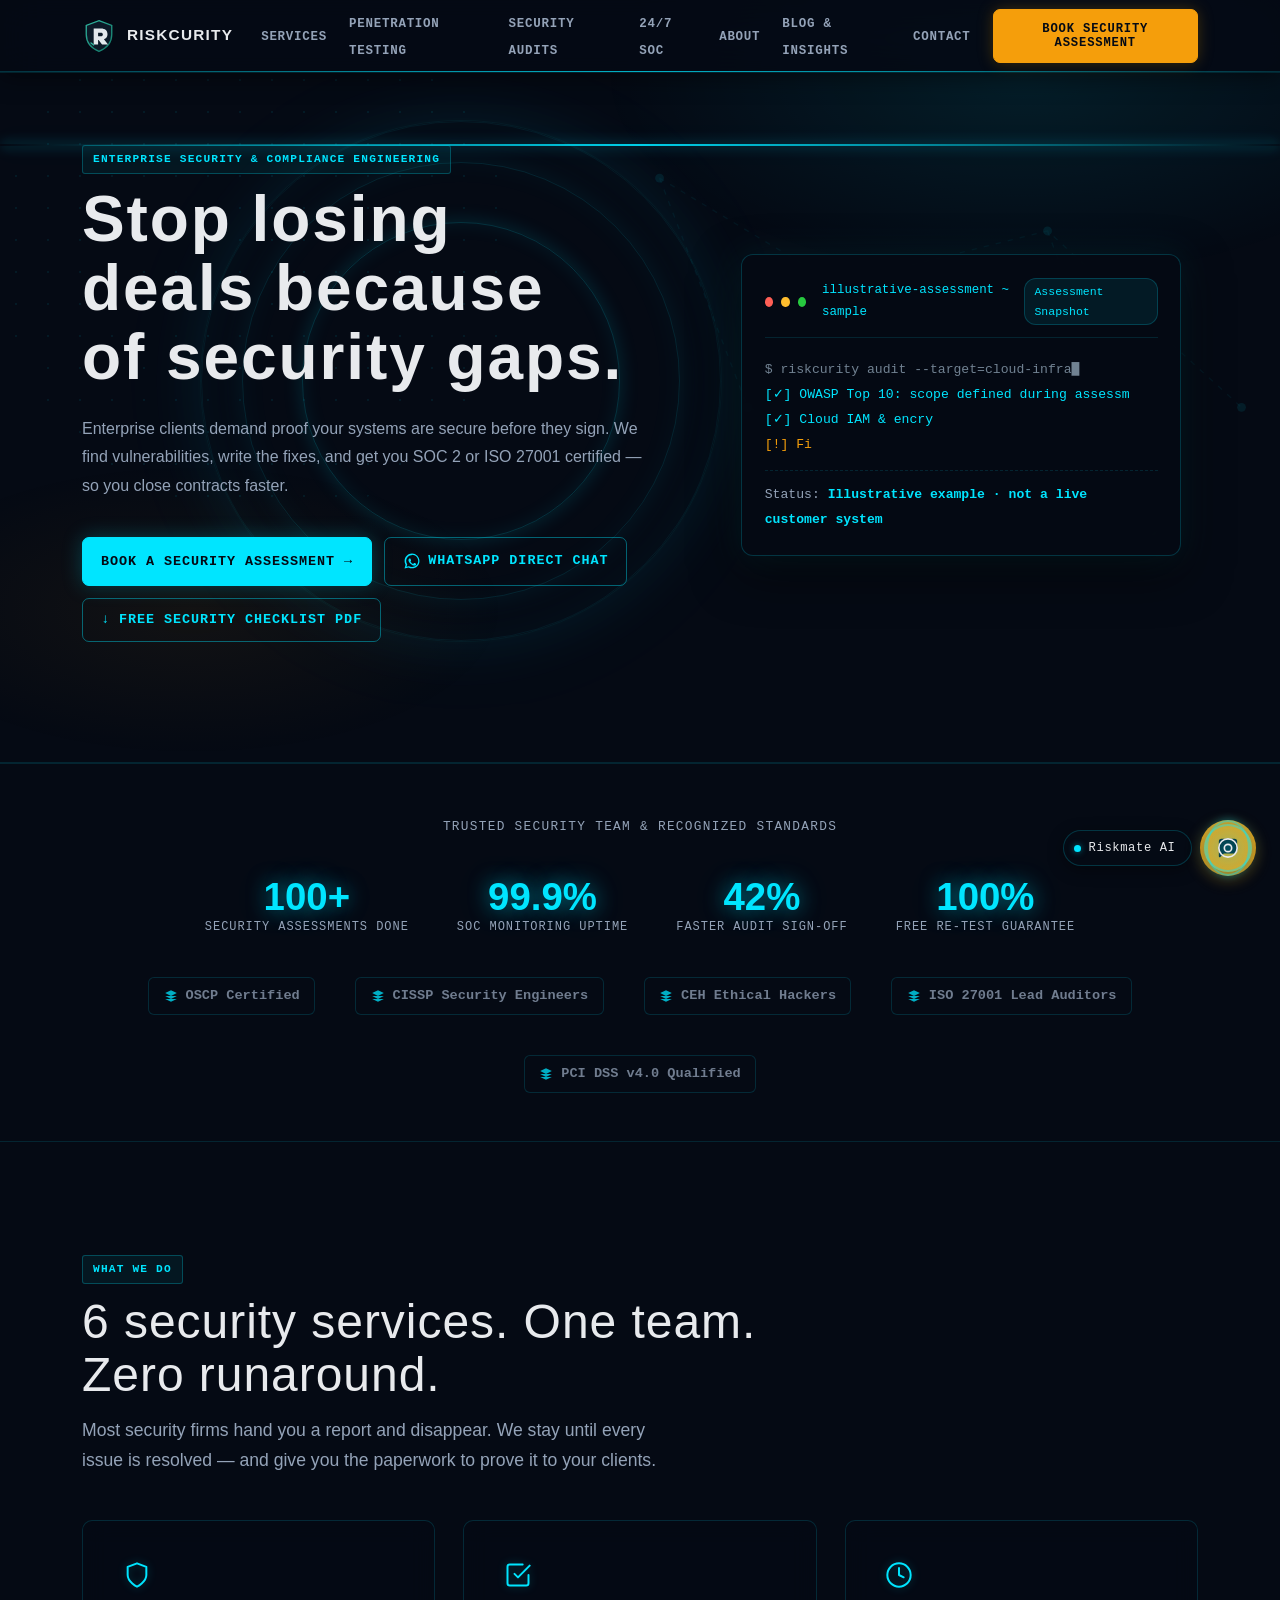
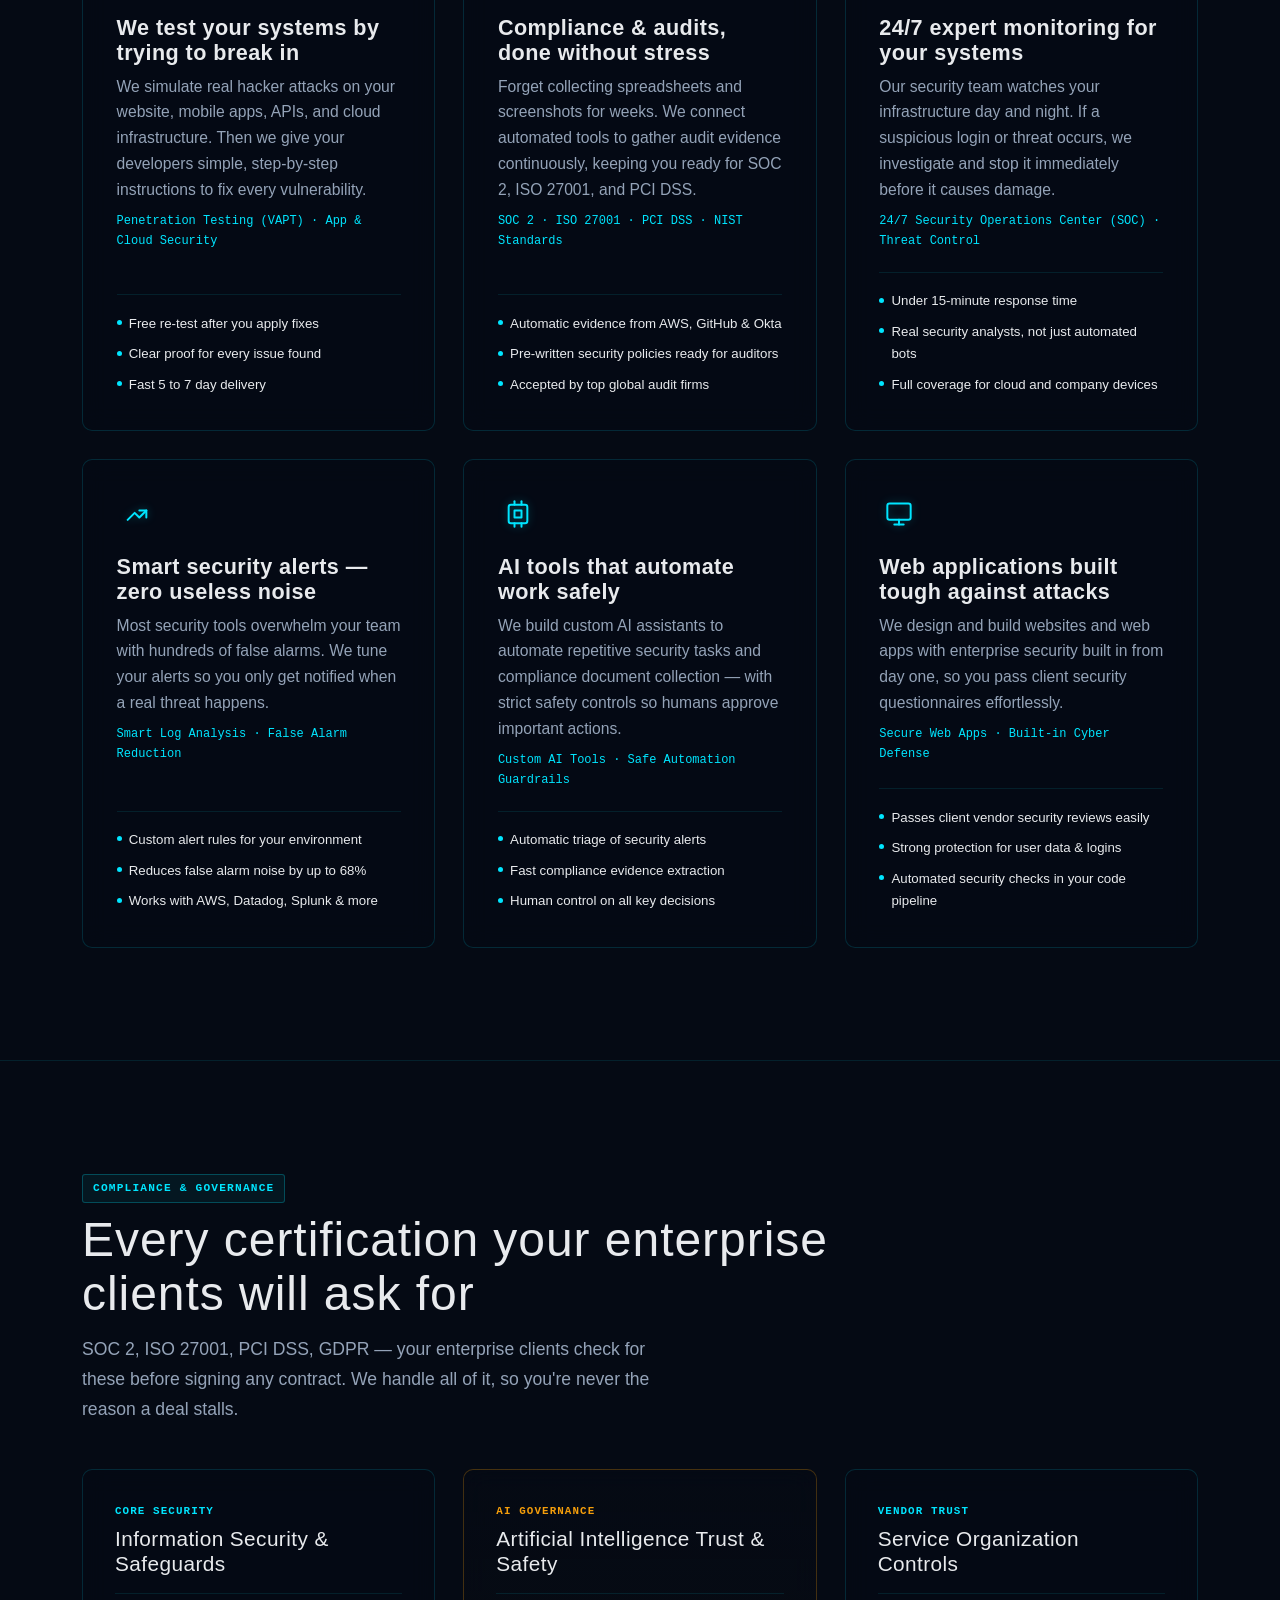
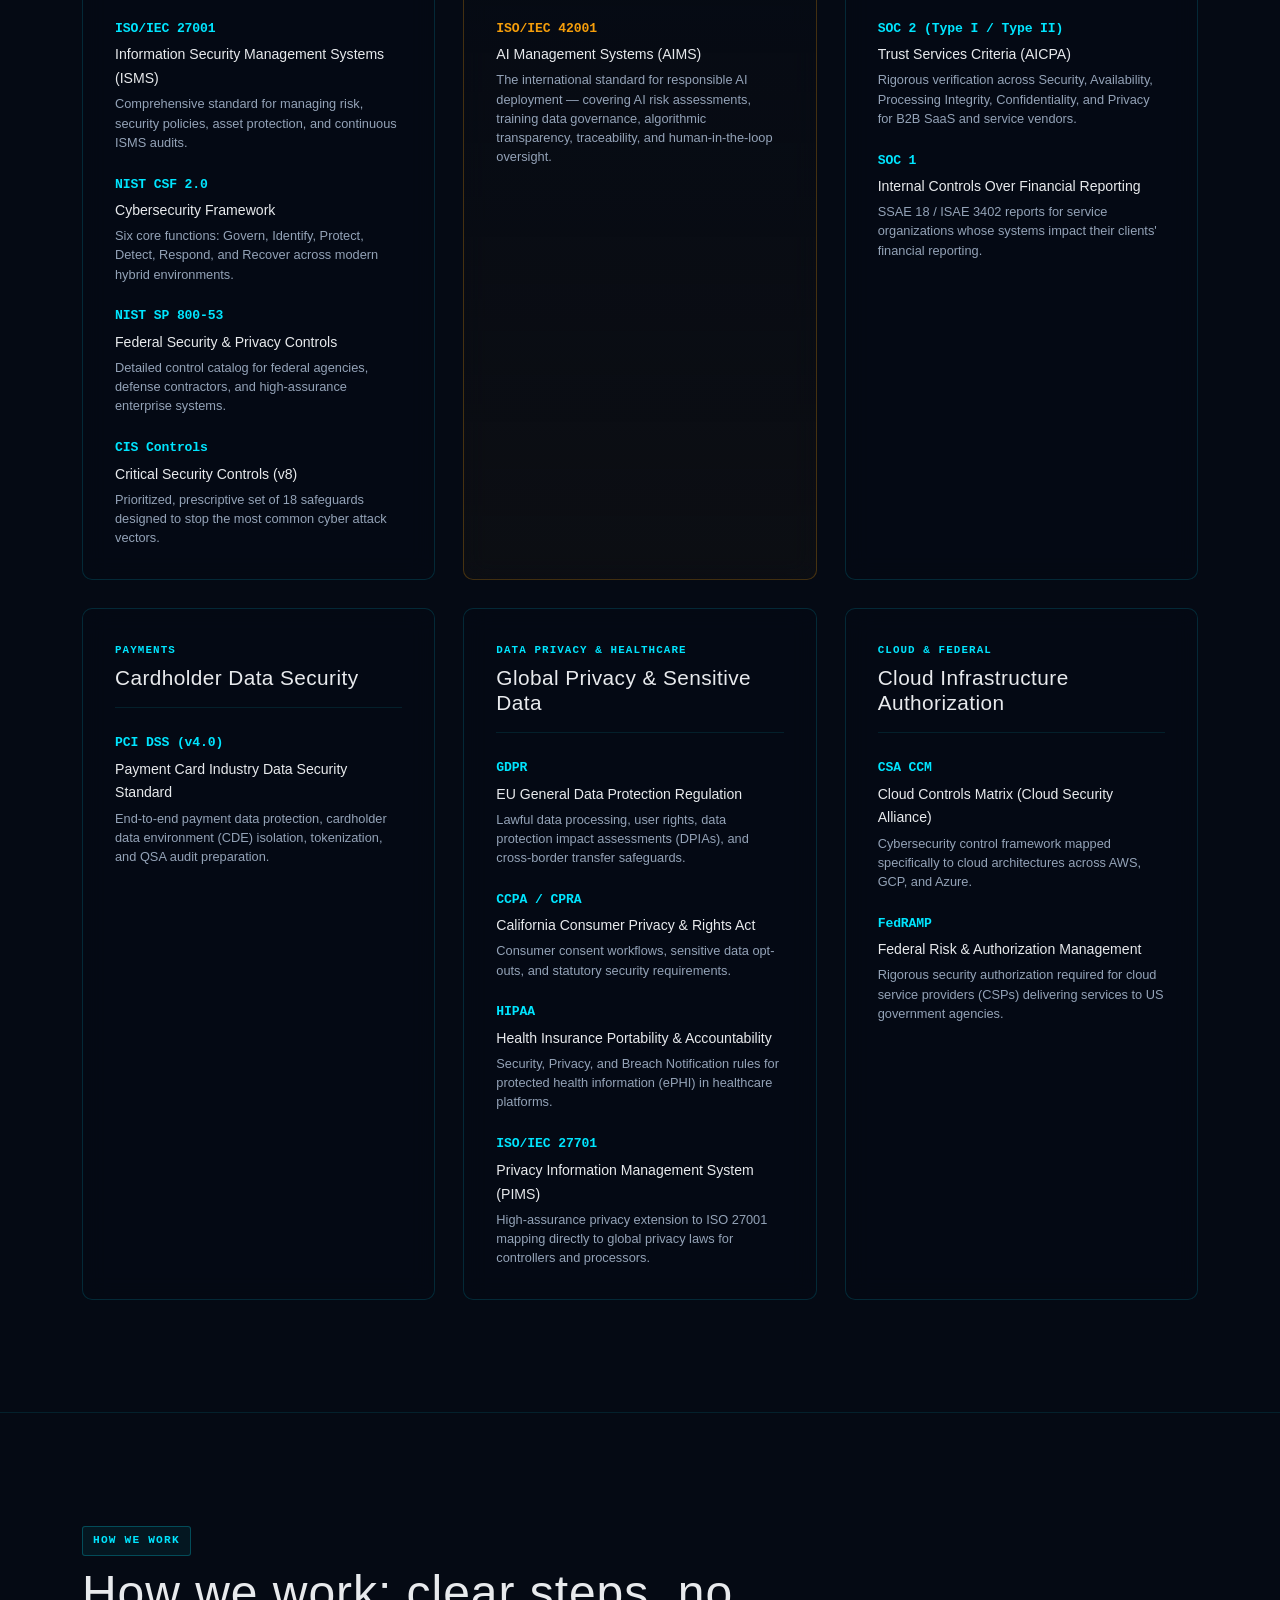
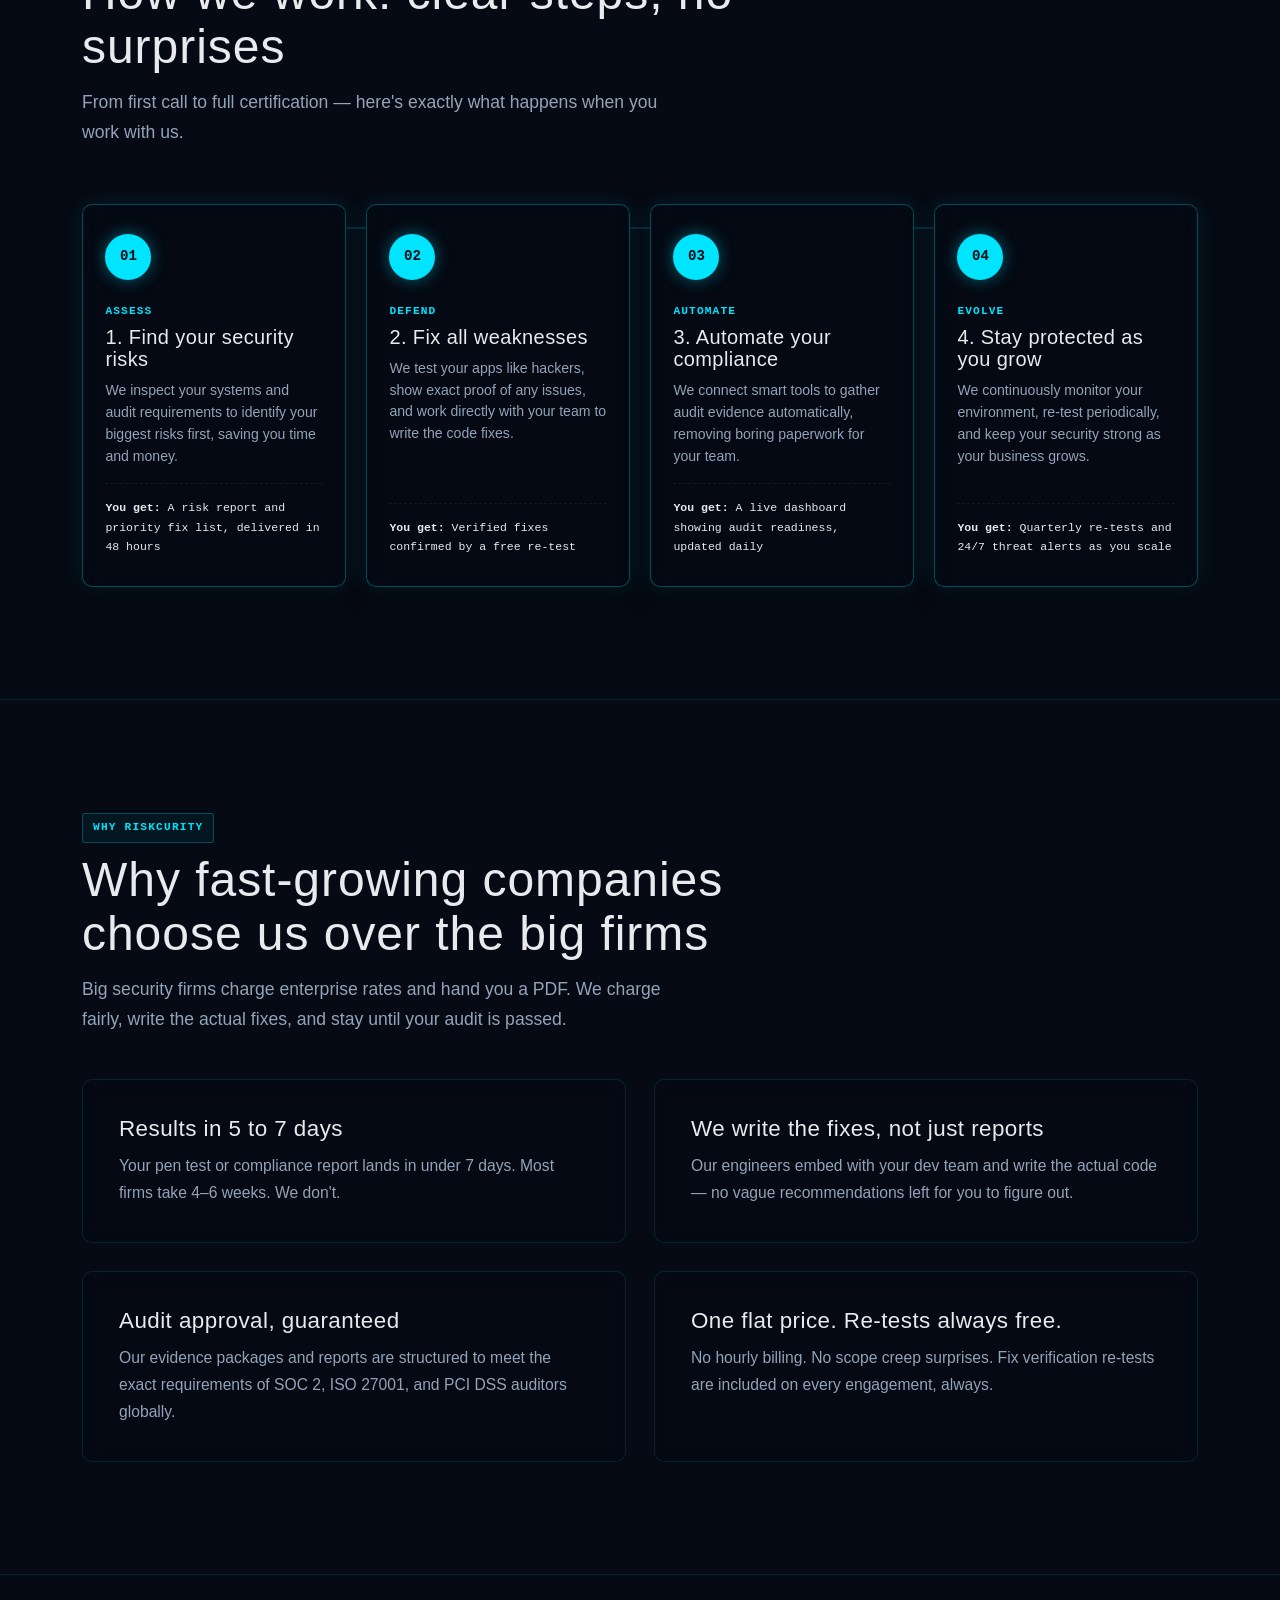
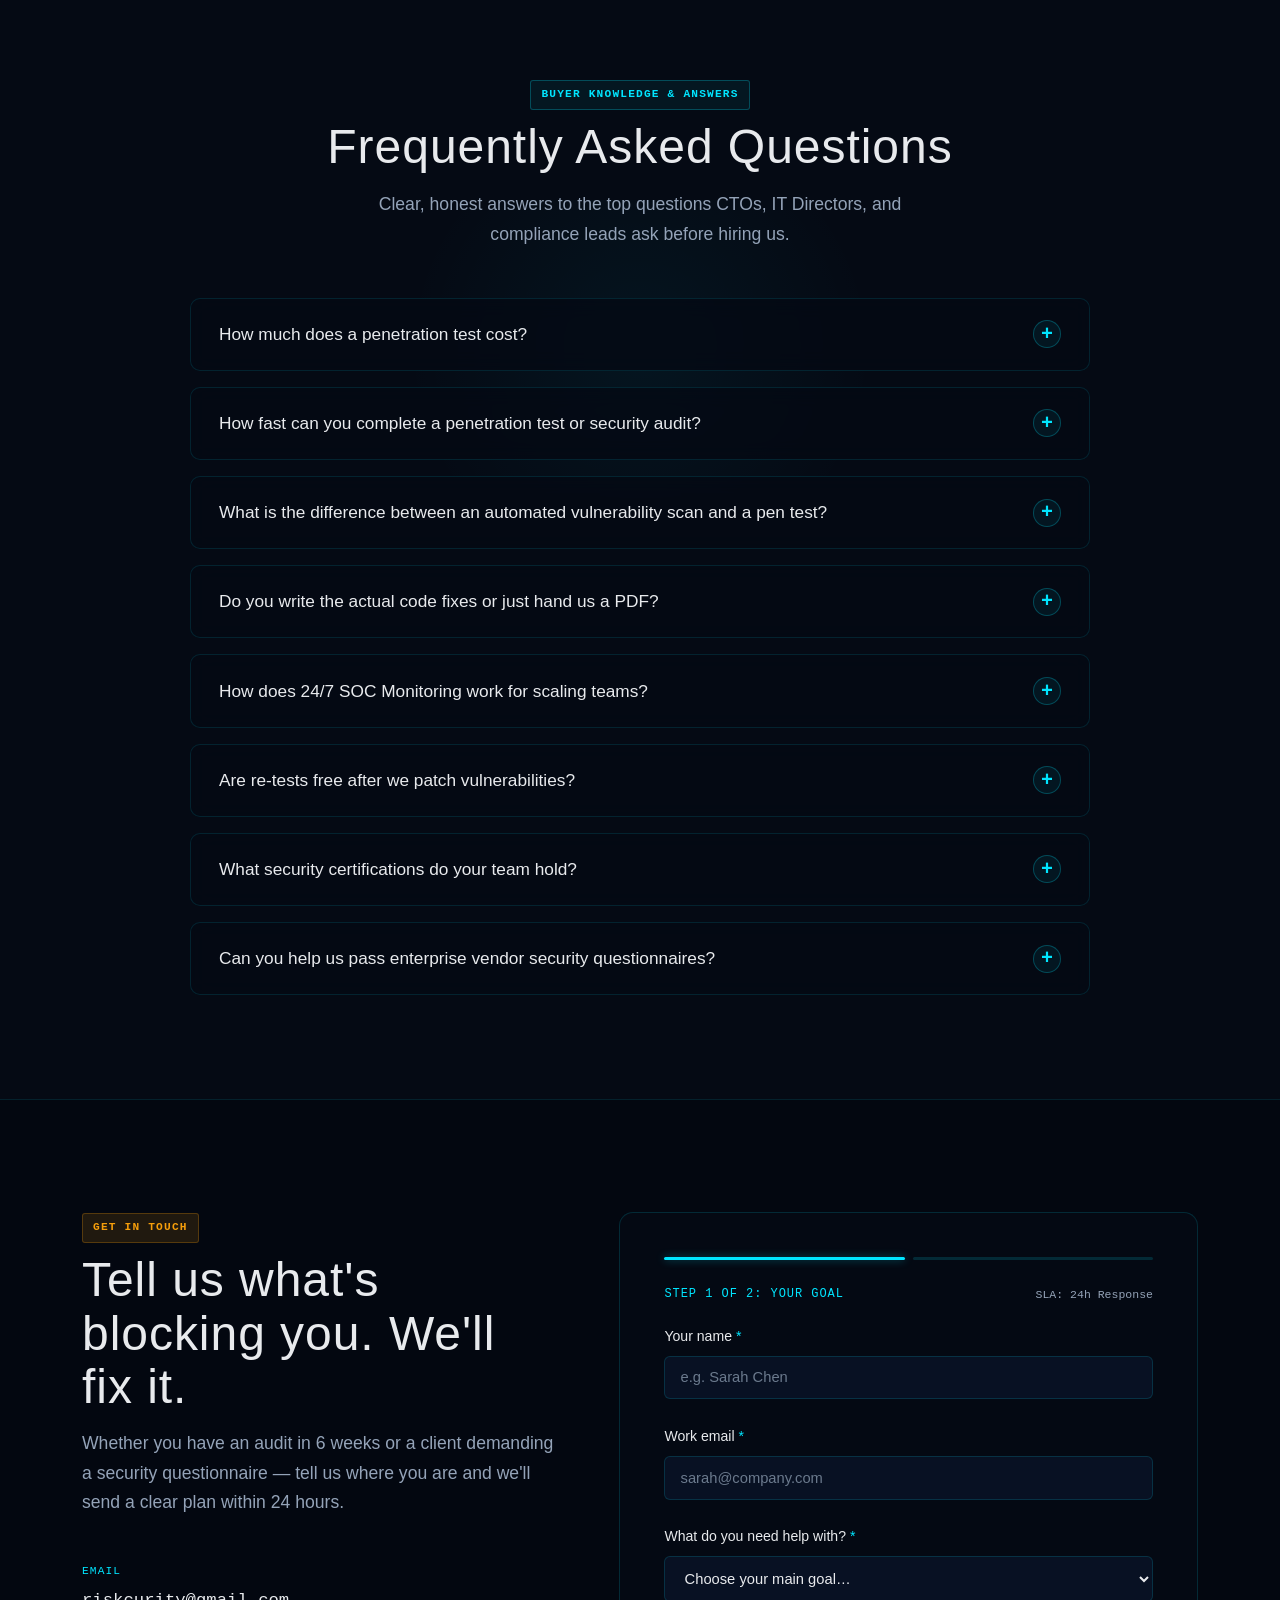
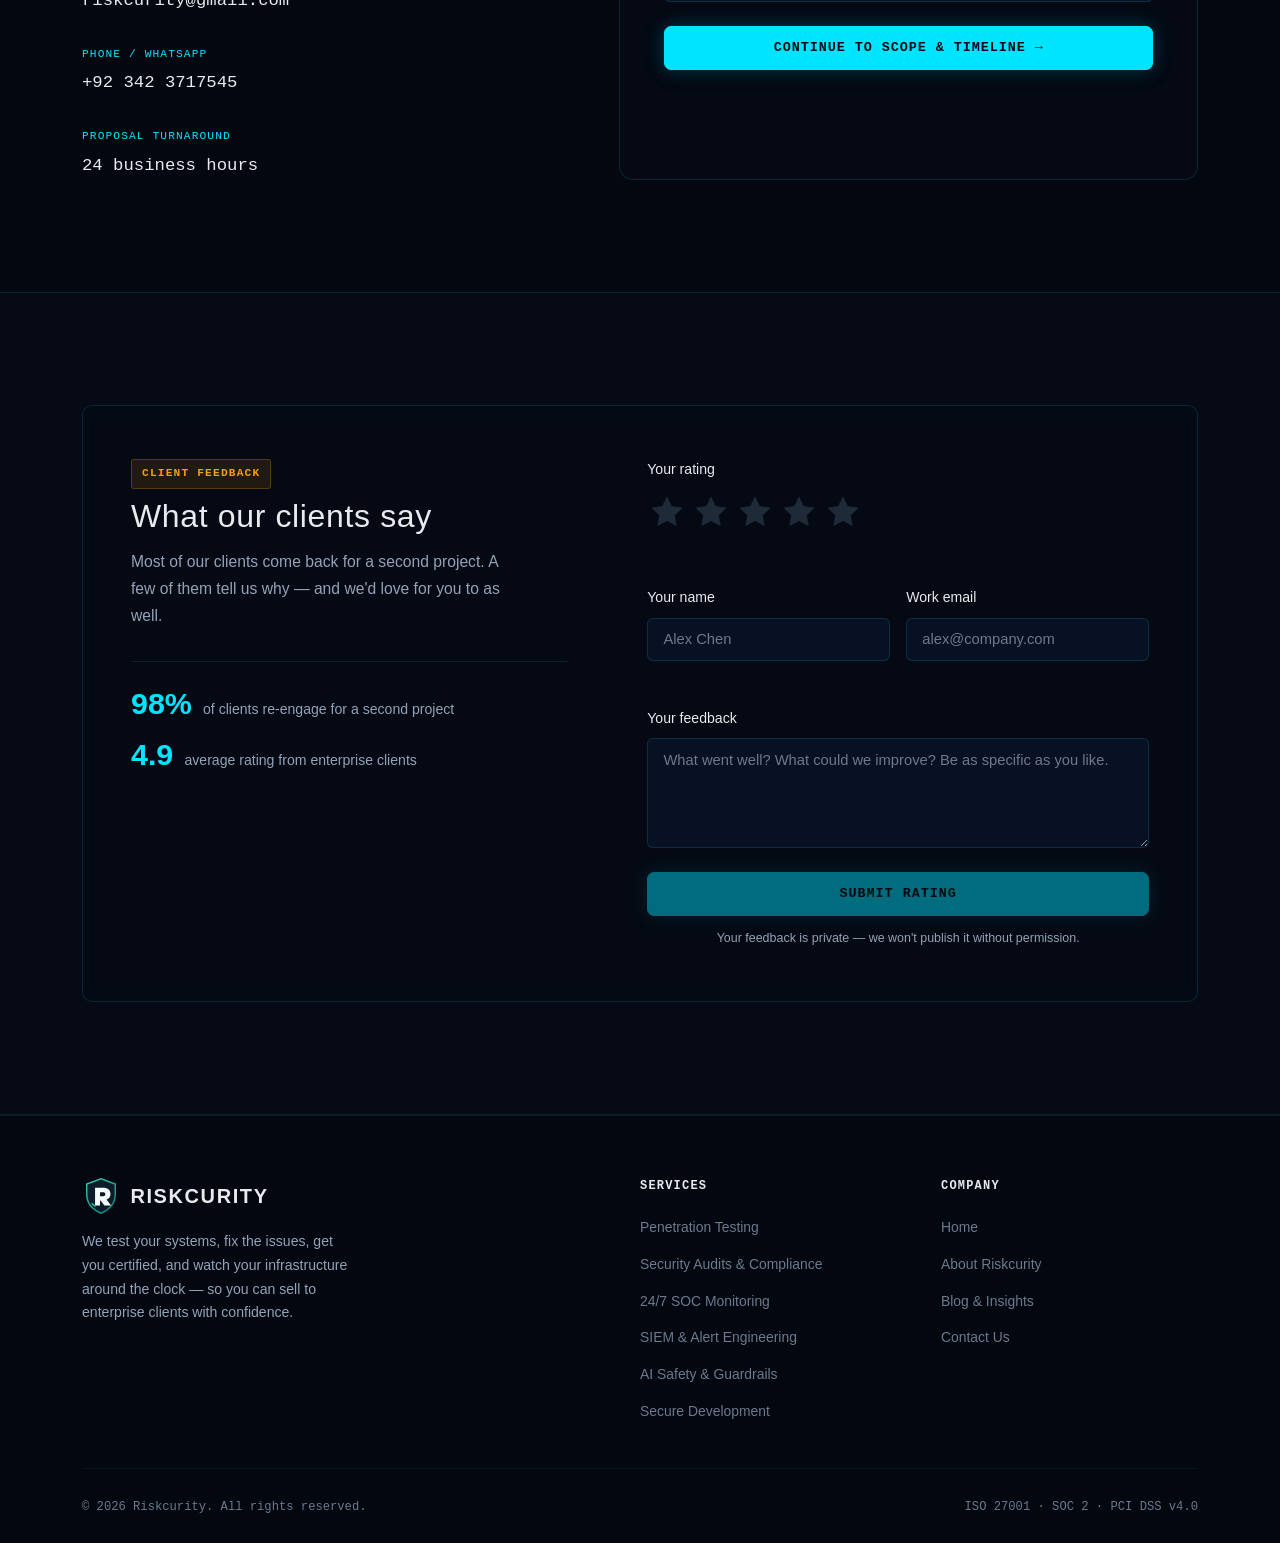
==== commit 4cfed951: "Upgrade site: Jarvis visual theme, 2-step contact flow, and ungated Riskmate AI" ====
--- a/index.html
+++ b/index.html
@@ -106,8 +106,9 @@
 
   <link rel="preconnect" href="https://fonts.googleapis.com">
   <link rel="preconnect" href="https://fonts.gstatic.com" crossorigin>
-  <link href="https://fonts.googleapis.com/css2?family=IBM+Plex+Mono:wght@400;500;600&family=Inter:wght@400;500;600&family=Newsreader:ital,opsz,wght@0,6..72,400;0,6..72,500;0,6..72,600;1,6..72,400&display=swap" rel="stylesheet">
+  <link href="https://fonts.googleapis.com/css2?family=IBM+Plex+Mono:wght@400;500;600&family=Inter:wght@400;500;600&family=Newsreader:ital,opsz,wght@0,6..72,400;0,6..72,500;0,6..72,600;1,6..72,400&family=Orbitron:wght@400;600;700;800&family=JetBrains+Mono:wght@400;500;600&display=swap" rel="stylesheet">
   <link rel="stylesheet" href="styles.css">
+  <link rel="stylesheet" href="jarvis.css">
 </head>
 <body>
 
@@ -127,27 +128,52 @@
       <li><a href="about.html">About</a></li>
       <li><a href="blog.html">Blog &amp; Insights</a></li>
       <li><a href="contact.html">Contact</a></li>
-      <li><a href="contact.html" class="btn btn-primary">Book Security Assessment</a></li>
+      <!-- STICKY NAV CTA — opens contact modal on click -->
+      <li><button class="btn btn-primary nav-cta-modal" type="button">Book Security Assessment</button></li>
     </ul>
   </div>
 </header>
+
+<!-- ────────────── MOBILE STICKY CTA BAR ────────────── -->
+<!-- Appears at bottom of screen on mobile after scrolling past hero -->
+<div id="stickyCta" class="sticky-cta-bar" role="complementary" aria-label="Book assessment">
+  <button type="button" class="btn btn-primary sticky-cta-btn" style="flex:1;justify-content:center">
+    Book Security Assessment →
+  </button>
+  <a href="https://wa.me/923423717545" target="_blank" rel="noopener" class="sticky-wa-btn" aria-label="WhatsApp us">
+    <svg viewBox="0 0 24 24" width="22" height="22" fill="currentColor"><path d="M12.04 2c-5.46 0-9.91 4.45-9.91 9.91 0 1.75.46 3.45 1.32 4.95L2.05 22l5.25-1.38c1.45.79 3.08 1.21 4.74 1.21 5.46 0 9.91-4.45 9.91-9.91 0-2.65-1.03-5.14-2.9-7.01A9.84 9.84 0 0 0 12.04 2"/></svg>
+  </a>
+</div>
 
 <main id="top">
 
 <!-- ────────────── HERO ────────────── -->
 <section class="hero">
+  <!-- HUD grid background overlay (CSS handles the dot grid) -->
+  <div class="hero-hud-grid" aria-hidden="true"></div>
+  <!-- Scanning line sweep (CSS animation) -->
+  <div class="hero-scan-line" aria-hidden="true"></div>
+
   <!-- Animated network topology SVG at low opacity -->
   <svg class="hero-bg-svg" viewBox="0 0 900 700" fill="none" aria-hidden="true">
-    <path class="hero-bg-path" d="M80 120 L280 240 L520 180 L740 380 M280 240 L420 460 L640 520 M80 120 L180 380 L420 460 M520 180 L580 340 L640 520" stroke="rgba(37,136,111,0.4)" stroke-width="1.5"/>
-    <circle cx="80"  cy="120" r="5" fill="rgba(37,136,111,0.5)"/>
-    <circle cx="280" cy="240" r="5" fill="rgba(37,136,111,0.5)"/>
-    <circle cx="520" cy="180" r="5" fill="rgba(37,136,111,0.5)"/>
-    <circle cx="740" cy="380" r="5" fill="rgba(37,136,111,0.5)"/>
-    <circle cx="420" cy="460" r="5" fill="rgba(37,136,111,0.5)"/>
-    <circle cx="640" cy="520" r="5" fill="rgba(37,136,111,0.5)"/>
-    <circle cx="580" cy="340" r="5" fill="rgba(37,136,111,0.5)"/>
-    <circle cx="180" cy="380" r="5" fill="rgba(37,136,111,0.5)"/>
+    <path class="hero-bg-path" d="M80 120 L280 240 L520 180 L740 380 M280 240 L420 460 L640 520 M80 120 L180 380 L420 460 M520 180 L580 340 L640 520" stroke="rgba(0,229,255,0.25)" stroke-width="1.5"/>
+    <circle cx="80"  cy="120" r="5" fill="rgba(0,229,255,0.4)"/>
+    <circle cx="280" cy="240" r="5" fill="rgba(0,229,255,0.4)"/>
+    <circle cx="520" cy="180" r="5" fill="rgba(0,229,255,0.4)"/>
+    <circle cx="740" cy="380" r="5" fill="rgba(0,229,255,0.4)"/>
+    <circle cx="420" cy="460" r="5" fill="rgba(0,229,255,0.4)"/>
+    <circle cx="640" cy="520" r="5" fill="rgba(0,229,255,0.4)"/>
+    <circle cx="580" cy="340" r="5" fill="rgba(0,229,255,0.4)"/>
+    <circle cx="180" cy="380" r="5" fill="rgba(0,229,255,0.4)"/>
   </svg>
+
+  <!-- Arc reactor ring (decorative, behind content) -->
+  <div class="arc-reactor-ring" aria-hidden="true">
+    <div class="arc-ring arc-ring-1"></div>
+    <div class="arc-ring arc-ring-2"></div>
+    <div class="arc-ring arc-ring-3"></div>
+    <div class="arc-core"></div>
+  </div>
 
   <div class="container hero-grid">
     <div class="hero-content">
@@ -157,7 +183,8 @@
         Enterprise clients demand proof your systems are secure before they sign. We find vulnerabilities, write the fixes, and get you SOC 2 or ISO 27001 certified — so you close contracts faster.
       </p>
       <div class="hero-ctas" style="flex-wrap:wrap; gap:0.75rem; margin-bottom:1.5rem">
-        <a href="contact.html" class="btn btn-primary">Book a Security Assessment →</a>
+        <!-- Opens the contact modal (no page reload) -->
+        <button type="button" class="btn btn-primary hero-cta-modal">Book a Security Assessment →</button>
         <a href="https://wa.me/923423717545" target="_blank" rel="noopener" class="btn btn-ghost" style="border-color:#25D366;color:#25D366">
           <svg viewBox="0 0 24 24" width="18" height="18" fill="currentColor"><path d="M12.04 2c-5.46 0-9.91 4.45-9.91 9.91 0 1.75.46 3.45 1.32 4.95L2.05 22l5.25-1.38c1.45.79 3.08 1.21 4.74 1.21 5.46 0 9.91-4.45 9.91-9.91 0-2.65-1.03-5.14-2.9-7.01A9.84 9.84 0 0 0 12.04 2m.01 1.67c4.54 0 8.24 3.7 8.24 8.24 0 2.2-.86 4.27-2.42 5.82a8.19 8.19 0 0 1-5.82 2.42c-1.44 0-2.85-.38-4.09-1.11l-.29-.17-3.04.8 1.05-2.96-.19-.3a8.19 8.19 0 0 1-1.25-4.32c0-4.54 3.7-8.24 8.24-8.24m4.53 11.53c-.25-.13-1.47-.72-1.7-.81-.23-.08-.4-.13-.57.13-.17.25-.66.81-.81.98-.15.17-.3.19-.55.06-.25-.13-1.05-.39-2-1.23-.74-.66-1.24-1.47-1.39-1.72-.15-.25-.02-.38.11-.5.11-.11.25-.29.38-.44.13-.15.17-.25.25-.42.08-.17.04-.32-.02-.44-.06-.13-.57-1.37-.78-1.87-.2-.49-.41-.42-.57-.43h-.49c-.17 0-.44.06-.67.31-.23.25-.88.86-.88 2.1 0 1.24.9 2.44 1.03 2.61.13.17 1.77 2.71 4.29 3.8.6.26 1.07.41 1.44.53.6.19 1.15.16 1.58.1.48-.07 1.47-.6 1.68-1.18.21-.58.21-1.07.15-1.18-.06-.11-.23-.18-.48-.31z"/></svg>
           WhatsApp Direct Chat
@@ -170,7 +197,7 @@
 
     <!-- Live Security & Threat Defense Terminal -->
     <div style="display:flex;justify-content:center">
-      <div style="background:var(--surface-2);border:1px solid var(--border-hi);border-radius:var(--r3);padding:1.75rem;width:100%;max-width:440px;box-shadow:0 20px 40px rgba(0,0,0,0.5)">
+      <div class="hero-terminal" style="background:var(--surface-2);border:1px solid var(--border-hi);border-radius:var(--r3);padding:1.75rem;width:100%;max-width:440px;box-shadow:0 20px 40px rgba(0,0,0,0.5)">
         <div style="display:flex;justify-content:space-between;align-items:center;margin-bottom:1.25rem;border-bottom:1px solid var(--border);padding-bottom:0.75rem">
           <div style="display:flex;align-items:center;gap:0.5rem">
             <span style="width:10px;height:10px;border-radius:50%;background:#FF5F56;display:inline-block"></span>
@@ -178,17 +205,19 @@
             <span style="width:10px;height:10px;border-radius:50%;background:#27C93F;display:inline-block"></span>
             <span class="mono" style="font-size:0.78rem;color:var(--slate-lt);margin-left:0.5rem">illustrative-assessment ~ sample</span>
           </div>
-          <span class="mono" style="font-size:0.72rem;color:var(--teal);background:var(--teal-sub);padding:0.2rem 0.6rem;border-radius:12px;border:1px solid var(--teal-border)">Assessment Snapshot</span>
-        </div>
-
-        <div class="mono" style="font-size:0.82rem;line-height:1.8;color:var(--ink)">
-          <div style="color:var(--slate-lt)">$ riskcurity audit --target=cloud-infra</div>
-          <div style="color:var(--teal)">[i] OWASP Top 10: scope defined during assessment</div>
-          <div style="color:var(--teal)">[i] Cloud IAM &amp; encryption: reviewed against scope</div>
-          <div style="color:var(--amber)">[i] Findings: documented with remediation priorities</div>
-          <div style="color:var(--teal)">[i] Monitoring: available as a separate service</div>
+          <span class="mono" style="font-size:0.72rem;color:var(--cyan,#00E5FF);background:rgba(0,229,255,0.08);padding:0.2rem 0.6rem;border-radius:12px;border:1px solid rgba(0,229,255,0.2)">Assessment Snapshot</span>
+        </div>
+
+        <div class="mono" style="font-size:0.82rem;line-height:1.9;color:var(--ink)">
+          <div style="color:var(--slate-lt)">
+            $ <span class="term-type" data-text="riskcurity audit --target=cloud-infra" style="visibility:hidden"></span><span class="term-cursor" aria-hidden="true">█</span>
+          </div>
+          <div class="term-type" data-text="[✓] OWASP Top 10: scope defined during assessment" style="color:var(--cyan,#00E5FF);visibility:hidden"></div>
+          <div class="term-type" data-text="[✓] Cloud IAM & encryption: reviewed against scope" style="color:var(--cyan,#00E5FF);visibility:hidden"></div>
+          <div class="term-type" data-text="[!] Findings: documented with remediation priorities" style="color:var(--amber,#F59E0B);visibility:hidden"></div>
+          <div class="term-type" data-text="[✓] Monitoring: available as a separate service" style="color:var(--cyan,#00E5FF);visibility:hidden"></div>
           <div style="color:var(--slate);margin-top:0.75rem;padding-top:0.75rem;border-top:1px dashed var(--border)">
-            Status: <span style="color:var(--teal);font-weight:600">Illustrative example · not a live customer system</span>
+            Status: <span style="color:var(--cyan,#00E5FF);font-weight:600">Illustrative example · not a live customer system</span>
           </div>
         </div>
       </div>
@@ -205,19 +234,19 @@
 
     <div class="trust-stats-row">
       <div class="trust-stat-item">
-        <div class="trust-stat-num">100+</div>
+        <div class="trust-stat-num" data-target="100" data-suffix="+">100+</div>
         <div class="trust-stat-lbl">Security Assessments Done</div>
       </div>
       <div class="trust-stat-item">
-        <div class="trust-stat-num">99.9%</div>
+        <div class="trust-stat-num" data-target="99.9" data-suffix="%">99.9%</div>
         <div class="trust-stat-lbl">SOC Monitoring Uptime</div>
       </div>
       <div class="trust-stat-item">
-        <div class="trust-stat-num">42%</div>
+        <div class="trust-stat-num" data-target="42" data-suffix="%">42%</div>
         <div class="trust-stat-lbl">Faster Audit Sign-off</div>
       </div>
       <div class="trust-stat-item">
-        <div class="trust-stat-num">100%</div>
+        <div class="trust-stat-num" data-target="100" data-suffix="%">100%</div>
         <div class="trust-stat-lbl">Free Re-test Guarantee</div>
       </div>
     </div>
@@ -682,50 +711,86 @@
     </div>
 
     <div class="form-card reveal">
+      <!-- 2-Step Homepage Contact Form -->
       <form id="contactForm">
         <input type="checkbox" name="botcheck" style="display:none" tabindex="-1" autocomplete="off" aria-hidden="true">
-        <div class="fg">
-          <label class="fl" for="fc-name">Your name</label>
-          <input class="fi" type="text" id="fc-name" name="name" placeholder="e.g. Sarah Chen" maxlength="100" autocomplete="name" required>
-        </div>
-        <div class="fg">
-          <label class="fl" for="fc-email">Work email</label>
-          <input class="fi" type="email" id="fc-email" name="email" placeholder="sarah@company.com" maxlength="100" autocomplete="email" required>
-        </div>
-        <div class="fg">
-          <label class="fl" for="fc-phone">Phone (optional)</label>
-          <input class="fi" type="tel" id="fc-phone" name="phone" placeholder="+1 555 000 0000" maxlength="30" autocomplete="tel">
-        </div>
-        <div class="fg">
-          <label class="fl" for="fc-service">What's your priority?</label>
-          <select class="fsel" id="fc-service" name="service" required>
-            <option value="" disabled selected>Choose your main goal…</option>
-            <option value="vapt">I need my systems tested for security weaknesses</option>
-            <option value="compliance">I have an ISO 27001 / SOC 2 / PCI DSS audit coming up</option>
-            <option value="soc">I want someone monitoring my systems 24/7</option>
-            <option value="ai">I want to build safe AI tools</option>
-            <option value="dev">I'm building a product and need it to be secure</option>
-          </select>
-        </div>
-        <div class="fg">
-          <label class="fl" for="fc-timeline">When do you need this by?</label>
-          <select class="fsel" id="fc-timeline" name="timeline">
-            <option value="urgent">Within the next week</option>
-            <option value="month" selected>Within 30 days</option>
-            <option value="quarter">Next quarter</option>
-          </select>
-        </div>
-        <div class="fg" style="margin-bottom:2rem">
-          <label class="fl" for="fc-detail">What's going on? (brief description)</label>
-          <textarea class="fta" id="fc-detail" name="detail" maxlength="2000" placeholder="Tell us about your tech stack, compliance deadline, or what you need help with. The more specific, the better our proposal."></textarea>
-        </div>
-        <button type="submit" class="btn btn-primary fsub">Send request →</button>
+        
+        <!-- Step progress indicator -->
+        <div class="form-step-indicator" aria-hidden="true">
+          <div class="form-step-dot active" id="hpDot1"></div>
+          <div class="form-step-dot" id="hpDot2"></div>
+        </div>
+        <div style="display:flex;justify-content:space-between;align-items:center;margin-bottom:1.25rem">
+          <span class="mono" style="font-size:0.75rem;color:var(--cyan,#00E5FF);letter-spacing:0.08em;text-transform:uppercase" id="hpStepLabel">Step 1 of 2: Your Goal</span>
+          <span class="mono" style="font-size:0.72rem;color:var(--slate)">SLA: 24h Response</span>
+        </div>
+
+        <!-- Step 1: Name, Email, Service -->
+        <div id="hpStep1">
+          <div class="fg">
+            <label class="fl" for="fc-name">Your name <span style="color:var(--cyan,#00E5FF)">*</span></label>
+            <input class="fi" type="text" id="fc-name" name="name" placeholder="e.g. Sarah Chen" maxlength="100" autocomplete="name" required>
+          </div>
+          <div class="fg">
+            <label class="fl" for="fc-email">Work email <span style="color:var(--cyan,#00E5FF)">*</span></label>
+            <input class="fi" type="email" id="fc-email" name="email" placeholder="sarah@company.com" maxlength="100" autocomplete="email" required>
+          </div>
+          <div class="fg" style="margin-bottom:1.5rem">
+            <label class="fl" for="fc-service">What do you need help with? <span style="color:var(--cyan,#00E5FF)">*</span></label>
+            <select class="fsel" id="fc-service" name="service" required>
+              <option value="" disabled selected>Choose your main goal…</option>
+              <option value="vapt">Penetration Testing (Web App, Mobile, API)</option>
+              <option value="compliance">SOC 2 / ISO 27001 / PCI DSS Audit Readiness</option>
+              <option value="soc">24/7 SOC Monitoring (MDR)</option>
+              <option value="ai">AI Trust &amp; Guardrails Assessment</option>
+              <option value="dev">Secure Product Architecture &amp; Code Review</option>
+            </select>
+          </div>
+          <button type="button" id="hpNext" class="btn btn-primary" style="width:100%;justify-content:center">
+            Continue to Scope &amp; Timeline →
+          </button>
+        </div>
+
+        <!-- Step 2: Timeline, Details, Phone -->
+        <div id="hpStep2" style="display:none">
+          <div class="fg">
+            <label class="fl" for="fc-timeline">When do you need this by? <span style="font-size:0.75rem;color:var(--slate);font-weight:normal">(optional)</span></label>
+            <select class="fsel" id="fc-timeline" name="timeline">
+              <option value="" disabled selected>Choose target timeline…</option>
+              <option value="urgent">Urgent (Within 7 Days)</option>
+              <option value="month">Within 30 Days</option>
+              <option value="quarter">Next Quarter</option>
+            </select>
+          </div>
+          <div class="fg">
+            <label class="fl" for="fc-detail">Scope &amp; environment details <span style="font-size:0.75rem;color:var(--slate);font-weight:normal">(optional)</span></label>
+            <textarea class="fta" id="fc-detail" name="detail" rows="3" maxlength="2000" placeholder="Tell us about your tech stack, number of endpoints/apps, or upcoming audit deadline."></textarea>
+          </div>
+          <div class="fg" style="margin-bottom:1.5rem">
+            <label class="fl" for="fc-phone">Phone / WhatsApp <span style="font-size:0.75rem;color:var(--slate);font-weight:normal">(optional)</span></label>
+            <input class="fi" type="tel" id="fc-phone" name="phone" placeholder="+1 555 000 0000" maxlength="30" autocomplete="tel">
+          </div>
+          <div style="display:flex;gap:0.75rem;align-items:center">
+            <button type="button" id="hpPrev" class="btn btn-ghost" style="flex:0 0 auto">← Back</button>
+            <button type="submit" class="btn btn-primary fsub" style="flex:1;justify-content:center">Send Request →</button>
+          </div>
+        </div>
       </form>
 
-      <div id="contactSuccess" style="display:none;padding:2rem 0;text-align:center">
-        <span class="label">Request received</span>
-        <h3 style="font-family:var(--f-display);font-size:1.7rem;color:var(--fog-text);margin:1rem 0">We'll be in touch.</h3>
-        <p style="color:var(--slate-lt)">An engineer will review your details and reply within 24 hours with a proposal.</p>
+      <!-- Success State -->
+      <div id="contactSuccess" style="display:none;padding:2rem 1rem;text-align:center">
+        <span class="label" style="background:rgba(0,229,255,0.1);padding:0.3rem 0.8rem;border-radius:12px;border:1px solid rgba(0,229,255,0.3)">Request Received</span>
+        <h3 style="font-family:var(--f-display);font-size:1.6rem;color:var(--fog-text);margin:1.25rem 0 0.5rem">Proposal on the Way</h3>
+        <p style="color:var(--slate);max-width:44ch;margin:0 auto 1.5rem;font-size:0.95rem">
+          A certified OSCP/CISSP security engineer will review your scope and reply with a custom proposal within <strong>24 business hours</strong>.
+        </p>
+        <div style="background:rgba(5,10,20,0.6);border:1px solid rgba(0,229,255,0.15);border-radius:10px;padding:1.25rem;max-width:380px;margin:0 auto">
+          <p style="font-size:0.85rem;color:var(--slate);margin-bottom:0.75rem">Prefer to pick a meeting time right now?</p>
+          <!-- EDIT: CALENDLY_URL -->
+          <a href="https://calendly.com/riskcurity" target="_blank" rel="noopener" class="btn btn-ghost" style="width:100%;justify-content:center;border-color:var(--cyan,#00E5FF);color:var(--cyan,#00E5FF);font-size:0.88rem">
+            🗓 Book 15-Min Discovery Call
+          </a>
+        </div>
       </div>
     </div>
 
@@ -854,14 +919,123 @@
   </div>
 </footer>
 
-<!-- ────────────── PERSISTENT FLOATING WHATSAPP BUTTON ────────────── -->
-<div class="wa-widget">
-  <a href="https://wa.me/923423717545" target="_blank" rel="noopener" class="wa-btn" aria-label="Chat with Riskcurity on WhatsApp">
-    <svg viewBox="0 0 24 24"><path d="M12.04 2c-5.46 0-9.91 4.45-9.91 9.91 0 1.75.46 3.45 1.32 4.95L2.05 22l5.25-1.38c1.45.79 3.08 1.21 4.74 1.21 5.46 0 9.91-4.45 9.91-9.91 0-2.65-1.03-5.14-2.9-7.01A9.84 9.84 0 0 0 12.04 2m.01 1.67c4.54 0 8.24 3.7 8.24 8.24 0 2.2-.86 4.27-2.42 5.82a8.19 8.19 0 0 1-5.82 2.42c-1.44 0-2.85-.38-4.09-1.11l-.29-.17-3.04.8 1.05-2.96-.19-.3a8.19 8.19 0 0 1-1.25-4.32c0-4.54 3.7-8.24 8.24-8.24m4.53 11.53c-.25-.13-1.47-.72-1.7-.81-.23-.08-.4-.13-.57.13-.17.25-.66.81-.81.98-.15.17-.3.19-.55.06-.25-.13-1.05-.39-2-1.23-.74-.66-1.24-1.47-1.39-1.72-.15-.25-.02-.38.11-.5.11-.11.25-.29.38-.44.13-.15.17-.25.25-.42.08-.17.04-.32-.02-.44-.06-.13-.57-1.37-.78-1.87-.2-.49-.41-.42-.57-.43h-.49c-.17 0-.44.06-.67.31-.23.25-.88.86-.88 2.1 0 1.24.9 2.44 1.03 2.61.13.17 1.77 2.71 4.29 3.8.6.26 1.07.41 1.44.53.6.19 1.15.16 1.58.1.48-.07 1.47-.6 1.68-1.18.21-.58.21-1.07.15-1.18-.06-.11-.23-.18-.48-.31z"/></svg>
-  </a>
-  <div class="wa-badge">
-    <span class="wa-badge-dot"></span>
-    <span>Chat on WhatsApp (+92 342 3717545)</span>
+<!-- ────────────── FLOATING CONTACT LAUNCHER (3-in-1 FAB) ────────────── -->
+<div class="contact-fab" id="contactFab">
+  <div class="contact-fab-panel" id="contactFabPanel" role="dialog" aria-label="Quick contact options">
+    <div style="display:flex;justify-content:space-between;align-items:center;padding:0.6rem 0.85rem;border-bottom:1px solid rgba(0,229,255,0.15);margin-bottom:0.4rem">
+      <span style="font-family:var(--f-mono);font-size:0.72rem;letter-spacing:0.08em;color:var(--cyan,#00E5FF);text-transform:uppercase">Quick Connect</span>
+      <button id="contactFabClose" style="background:none;border:none;color:var(--slate);cursor:pointer;font-size:0.9rem" aria-label="Close panel">✕</button>
+    </div>
+    <button type="button" class="contact-fab-option js-open-contact-modal">
+      <svg viewBox="0 0 24 24"><path d="M14 2H6a2 2 0 0 0-2 2v16a2 2 0 0 0 2 2h12a2 2 0 0 0 2-2V8z"/><polyline points="14 2 14 8 20 8"/><line x1="16" y1="13" x2="8" y2="13"/><line x1="16" y1="17" x2="8" y2="17"/></svg>
+      <span>Book an assessment</span>
+    </button>
+    <!-- EDIT: WhatsApp number if needed -->
+    <a href="https://wa.me/923423717545" target="_blank" rel="noopener" class="contact-fab-option">
+      <svg viewBox="0 0 24 24" style="stroke:none;fill:#25D366"><path d="M12.04 2c-5.46 0-9.91 4.45-9.91 9.91 0 1.75.46 3.45 1.32 4.95L2.05 22l5.25-1.38c1.45.79 3.08 1.21 4.74 1.21 5.46 0 9.91-4.45 9.91-9.91 0-2.65-1.03-5.14-2.9-7.01A9.84 9.84 0 0 0 12.04 2m.01 1.67c4.54 0 8.24 3.7 8.24 8.24 0 2.2-.86 4.27-2.42 5.82a8.19 8.19 0 0 1-5.82 2.42c-1.44 0-2.85-.38-4.09-1.11l-.29-.17-3.04.8 1.05-2.96-.19-.3a8.19 8.19 0 0 1-1.25-4.32c0-4.54 3.7-8.24 8.24-8.24m4.53 11.53c-.25-.13-1.47-.72-1.7-.81-.23-.08-.4-.13-.57.13-.17.25-.66.81-.81.98-.15.17-.3.19-.55.06-.25-.13-1.05-.39-2-1.23-.74-.66-1.24-1.47-1.39-1.72-.15-.25-.02-.38.11-.5.11-.11.25-.29.38-.44.13-.15.17-.25.25-.42.08-.17.04-.32-.02-.44-.06-.13-.57-1.37-.78-1.87-.2-.49-.41-.42-.57-.43h-.49c-.17 0-.44.06-.67.31-.23.25-.88.86-.88 2.1 0 1.24.9 2.44 1.03 2.61.13.17 1.77 2.71 4.29 3.8.6.26 1.07.41 1.44.53.6.19 1.15.16 1.58.1.48-.07 1.47-.6 1.68-1.18.21-.58.21-1.07.15-1.18-.06-.11-.23-.18-.48-.31z"/></svg>
+      <span>WhatsApp us</span>
+    </a>
+    <!-- EDIT: Contact email -->
+    <a href="mailto:riskcurity@gmail.com" class="contact-fab-option">
+      <svg viewBox="0 0 24 24"><path d="M4 4h16c1.1 0 2 .9 2 2v12c0 1.1-.9 2-2 2H4c-1.1 0-2-.9-2-2V6c0-1.1.9-2 2-2z"/><polyline points="22,6 12,13 2,6"/></svg>
+      <span>Email us</span>
+    </a>
+  </div>
+  <button class="contact-fab-btn" id="contactFabBtn" type="button" aria-label="Open contact launcher" aria-expanded="false">
+    <svg viewBox="0 0 24 24" width="22" height="22" fill="none" stroke="currentColor" stroke-width="2" stroke-linecap="round" stroke-linejoin="round">
+      <path d="M21 15a2 2 0 0 1-2 2H7l-4 4V5a2 2 0 0 1 2-2h14a2 2 0 0 1 2 2z"/>
+    </svg>
+  </button>
+</div>
+
+<!-- ────────────── 2-STEP CONTACT MODAL ────────────── -->
+<div id="contactModalOverlay" class="form-modal-overlay" role="dialog" aria-modal="true" aria-labelledby="modalTitle">
+  <div class="form-modal">
+    <button id="contactModalClose" class="lm-close" aria-label="Close modal" style="top:1.25rem;right:1.25rem">✕</button>
+
+    <div class="form-step-indicator" aria-hidden="true">
+      <div class="form-step-dot active" id="cmDot1"></div>
+      <div class="form-step-dot" id="cmDot2"></div>
+    </div>
+
+    <div style="display:flex;justify-content:space-between;align-items:center;margin-bottom:1.25rem">
+      <span class="mono" style="font-size:0.75rem;color:var(--cyan,#00E5FF);letter-spacing:0.08em;text-transform:uppercase" id="cmStepLabel">Step 1 of 2</span>
+      <span class="mono" style="font-size:0.72rem;color:var(--slate)">24h SLA</span>
+    </div>
+
+    <h3 id="modalTitle" style="font-family:var(--f-display);font-size:1.45rem;color:var(--fog-text);margin-bottom:0.4rem">Book a Security Assessment</h3>
+    <p style="font-size:0.88rem;color:var(--slate);margin-bottom:1.5rem">Tell us about your systems or upcoming audit. We'll send a custom scope &amp; proposal within 24 hours.</p>
+
+    <form id="cmForm">
+      <input type="checkbox" name="botcheck" style="display:none" tabindex="-1" autocomplete="off" aria-hidden="true">
+
+      <!-- Step 1 -->
+      <div id="cmStep1">
+        <div class="fg">
+          <label class="fl" for="cm-name">Your Name <span style="color:var(--cyan,#00E5FF)">*</span></label>
+          <input class="fi" type="text" id="cm-name" name="name" placeholder="e.g. Sarah Chen" maxlength="100" autocomplete="name" required>
+        </div>
+        <div class="fg">
+          <label class="fl" for="cm-email">Work Email <span style="color:var(--cyan,#00E5FF)">*</span></label>
+          <input class="fi" type="email" id="cm-email" name="email" placeholder="sarah@company.com" maxlength="100" autocomplete="email" required>
+        </div>
+        <div class="fg" style="margin-bottom:1.75rem">
+          <label class="fl" for="cm-service">Service Needed <span style="color:var(--cyan,#00E5FF)">*</span></label>
+          <select class="fsel" id="cm-service" name="service" required>
+            <option value="" disabled selected>Select priority…</option>
+            <option value="vapt">Penetration Testing (Web App, Mobile, API)</option>
+            <option value="compliance">SOC 2 / ISO 27001 / PCI DSS Audit Readiness</option>
+            <option value="soc">24/7 SOC Monitoring (MDR)</option>
+            <option value="ai">AI Trust &amp; Guardrails Assessment</option>
+            <option value="dev">Secure Product Architecture</option>
+          </select>
+        </div>
+        <button type="button" id="cmNext" class="btn btn-primary" style="width:100%;justify-content:center">
+          Continue to Timeline &amp; Scope →
+        </button>
+      </div>
+
+      <!-- Step 2 -->
+      <div id="cmStep2" style="display:none">
+        <div class="fg">
+          <label class="fl" for="cm-timeline">When do you need this by? <span style="font-size:0.75rem;color:var(--slate);font-weight:normal">(optional)</span></label>
+          <select class="fsel" id="cm-timeline" name="timeline">
+            <option value="" disabled selected>Select target timeline…</option>
+            <option value="urgent">Urgent (Within 7 Days)</option>
+            <option value="month">Within 30 Days</option>
+            <option value="quarter">Next Quarter</option>
+          </select>
+        </div>
+        <div class="fg">
+          <label class="fl" for="cm-detail">Brief description <span style="font-size:0.75rem;color:var(--slate);font-weight:normal">(optional)</span></label>
+          <textarea class="fta" id="cm-detail" name="detail" rows="3" maxlength="2000" placeholder="Tech stack, cloud provider, or audit deadline."></textarea>
+        </div>
+        <div class="fg" style="margin-bottom:1.75rem">
+          <label class="fl" for="cm-phone">Phone / WhatsApp <span style="font-size:0.75rem;color:var(--slate);font-weight:normal">(optional)</span></label>
+          <input class="fi" type="tel" id="cm-phone" name="phone" placeholder="+1 555 000 0000" maxlength="30" autocomplete="tel">
+        </div>
+        <div style="display:flex;gap:0.75rem">
+          <button type="button" id="cmPrev" class="btn btn-ghost">← Back</button>
+          <button type="submit" class="btn btn-primary" style="flex:1;justify-content:center">Send Request →</button>
+        </div>
+      </div>
+    </form>
+
+    <!-- Modal Success -->
+    <div id="cmSuccess" style="display:none;text-align:center;padding:1.5rem 0">
+      <span class="label" style="background:rgba(0,229,255,0.1);padding:0.3rem 0.8rem;border-radius:12px;border:1px solid rgba(0,229,255,0.3)">Confirmed</span>
+      <h3 style="font-family:var(--f-display);font-size:1.5rem;color:var(--fog-text);margin:1.25rem 0 0.5rem">We're on it.</h3>
+      <p style="color:var(--slate);font-size:0.92rem;margin-bottom:1.5rem">
+        A senior engineer will review your scope and reply to your email within <strong>24 business hours</strong>.
+      </p>
+      <div style="background:rgba(5,10,20,0.6);border:1px solid rgba(0,229,255,0.15);border-radius:10px;padding:1.25rem">
+        <p style="font-size:0.85rem;color:var(--slate);margin-bottom:0.75rem">Want to speak right away? Book a time directly:</p>
+        <!-- EDIT: CALENDLY_URL -->
+        <a href="https://calendly.com/riskcurity" target="_blank" rel="noopener" class="btn btn-ghost" style="width:100%;justify-content:center;border-color:var(--cyan,#00E5FF);color:var(--cyan,#00E5FF)">
+          🗓 Book 15-Min Discovery Call
+        </a>
+      </div>
+    </div>
   </div>
 </div>
 
@@ -893,17 +1067,18 @@
   </div>
 </div>
 
-<!-- ────────────── RISKMATE AI WIDGET ────────────── -->
+<!-- ────────────── RISKMATE AI WIDGET (JARVIS EDITION) ────────────── -->
 <div class="rm-launcher">
   <span class="rm-launcher-label" id="rmLabel" aria-hidden="true">
     <span class="rm-label-dot"></span>
     Riskmate AI
   </span>
   <button id="rmTrigger" class="rm-trigger" aria-label="Open Riskmate AI assistant" aria-expanded="false">
-    <svg viewBox="0 0 24 24" aria-hidden="true">
-      <path d="M21 15a2 2 0 0 1-2 2H7l-4 4V5a2 2 0 0 1 2-2h14a2 2 0 0 1 2 2z"/>
-    </svg>
-    <span class="rm-teal-dot" aria-hidden="true"></span>
+    <div class="rm-orb" id="rmOrb">
+      <svg viewBox="0 0 24 24" width="22" height="22" fill="none" stroke="currentColor" stroke-width="2" stroke-linecap="round" stroke-linejoin="round" aria-hidden="true">
+        <path d="M12 2a10 10 0 1 0 10 10A10 10 0 0 0 12 2zm0 14a4 4 0 1 1 4-4 4 4 0 0 1-4 4z"/>
+      </svg>
+    </div>
   </button>
 </div>
 
@@ -911,41 +1086,22 @@
   <div class="rm-head">
     <div class="rm-head-text">
       <div class="rm-head-name">Riskmate AI</div>
-      <div class="rm-head-sub">Security &amp; scope assistant</div>
+      <div class="rm-head-sub">Security Assistant · No Secrets in Chat</div>
     </div>
     <div class="rm-head-actions">
       <span class="rm-shield-badge" title="Active Prompt Injection &amp; XSS Defense Engine">
         <svg viewBox="0 0 24 24" width="12" height="12" fill="none" stroke="currentColor" stroke-width="2"><path d="M12 22s8-4 8-10V5l-8-3-8 3v7c0 6 8 10 8 10z"/></svg>
-        Protected
+        AI Protected
       </span>
       <button id="rmClose" class="rm-close" aria-label="Close chat">✕</button>
     </div>
   </div>
 
-  <!-- Login gate (shown first) -->
-  <div id="rmGate" class="rm-gate">
-    <h3 class="rm-gate-title">Ask us anything.</h3>
-    <p class="rm-gate-sub">Share your details and we'll have a real answer ready — no automated runaround.</p>
-
-    <form id="rmGateForm">
-      <input type="checkbox" name="botcheck" style="display:none" tabindex="-1" autocomplete="off" aria-hidden="true">
-      <div class="fg">
-        <label class="fl" for="rmName">Your first name</label>
-        <input class="fi" type="text" id="rmName" placeholder="Alex" maxlength="60" autocomplete="given-name" required>
-      </div>
-      <div class="fg" style="margin-bottom:1.25rem">
-        <label class="fl" for="rmEmail">Work email</label>
-        <input class="fi" type="email" id="rmEmail" placeholder="alex@company.com" maxlength="100" autocomplete="email" required>
-      </div>
-      <button type="submit" class="rm-gate-submit">Start conversation →</button>
-    </form>
-  </div>
-
-  <!-- Chat (shown after login) -->
-  <div id="rmChat" class="rm-chat" style="display:none">
+  <!-- Direct Chat (Gate removed as requested - immediate access) -->
+  <div id="rmChat" class="rm-chat" style="display:flex;flex-direction:column">
     <div id="rmMsgs" class="rm-msgs"></div>
     <form id="rmChatForm" class="rm-input-row">
-      <input id="rmInput" class="rm-input" type="text" placeholder="Ask about pen testing, compliance, pricing…" maxlength="500" autocomplete="off">
+      <input id="rmInput" class="rm-input" type="text" placeholder="Ask about pen testing, SOC 2, 24/7 SOC…" maxlength="500" autocomplete="off" aria-label="Message Riskmate AI">
       <button type="submit" class="rm-send">Send</button>
     </form>
   </div>
--- a/jarvis.css
+++ b/jarvis.css
@@ -0,0 +1,1466 @@
+/* =============================================================================
+   JARVIS.CSS — Riskcurity HUD Overlay Layer
+   =============================================================================
+   Purpose  : Additive CSS layer imported AFTER styles.css. Transforms the
+              Riskcurity website into a Jarvis / Iron Man HUD aesthetic.
+   Strategy : Overrides color tokens via :root, then layers glass-morphism,
+              neon glows, Orbitron headings, terminal accents, and motion
+              only on GPU-composited properties (transform, opacity).
+              box-shadow and border-color overrides are intentional design
+              exceptions, applied with restraint.
+   Contrast : All text/background combinations meet WCAG AA (≥ 4.5:1 for
+              normal text, ≥ 3:1 for large text). Cyan #00E5FF on #050A14
+              = 11.6:1. Amber #F59E0B on #050A14 = 7.2:1.
+   Motion   : Every animation is wrapped in a prefers-reduced-motion block
+              at the bottom of this file.
+   Author   : Senior FE Engineer — HUD Systems
+   ============================================================================= */
+
+/* ─────────────────────────────────────────────────────────────────────────────
+   §0 · GOOGLE FONTS — Orbitron (display) + JetBrains Mono (terminal)
+   ───────────────────────────────────────────────────────────────────────────── */
+@import url('https://fonts.googleapis.com/css2?family=Orbitron:wght@400;600;700;800&family=JetBrains+Mono:wght@400;500;600&display=swap');
+
+
+/* ─────────────────────────────────────────────────────────────────────────────
+   §1 · ROOT TOKEN OVERRIDES
+   Override the existing light/dark palettes with the HUD palette.
+   All downstream component styles inherit these new values automatically.
+   ───────────────────────────────────────────────────────────────────────────── */
+:root {
+  /* ── Core backgrounds ── */
+  --hud-bg:        #050A14;          /* near-black navy — primary page bg       */
+  --fog:           #050A14;          /* replaces existing --fog                 */
+  --bg-dk:         #030710;          /* deeper section backgrounds              */
+  --surface:       rgba(10,20,40,0.80);  /* card surface                       */
+  --surface-2:     rgba(10,20,40,0.90);  /* elevated surface                   */
+  --surface-3:     rgba(15,28,52,0.95);  /* topmost surface layer              */
+  --hud-surface:   rgba(5,10,20,0.85);
+  --hud-surface2:  rgba(10,20,40,0.90);
+
+  /* ── Cyan — primary HUD accent ── */
+  --cyan:          #00E5FF;
+  --cyan-glow:     rgba(0,229,255,0.15);
+  --cyan-dim:      rgba(0,229,255,0.06);
+  --cyan-border:   rgba(0,229,255,0.25);
+
+  /* ── Amber — warnings + key CTAs ── */
+  --amber:         #F59E0B;
+  --amber-glow:    rgba(245,158,11,0.15);
+  --amber-sub:     rgba(245,158,11,0.12);
+
+  /* ── Existing token aliases → HUD values ── */
+  --teal:          var(--cyan);
+  --teal-hover:    #00C8E0;
+  --teal-sub:      var(--cyan-dim);
+  --teal-border:   var(--cyan-border);
+  --hud-border:    rgba(0,229,255,0.15);
+  --border:        rgba(0,229,255,0.12);
+  --border-hi:     rgba(0,229,255,0.35);
+  --hair:          rgba(0,229,255,0.09);
+  --hair-dk:       rgba(0,229,255,0.07);
+  --ink:           #E8EAED;           /* primary body text — high contrast      */
+  --fog-text:      #E8EAED;
+  --slate:         #94A3B8;           /* secondary text                         */
+  --slate-lt:      #6B7A8D;
+
+  /* ── Typography ── */
+  --f-display: 'Orbitron', sans-serif;    /* headings — HUD Orbitron            */
+  --f-mono:    'JetBrains Mono', monospace; /* terminals, data, labels          */
+  --f-body:    'Inter', -apple-system, sans-serif; /* body — unchanged          */
+
+  /* ── Easing (preserve existing) ── */
+  --ease: cubic-bezier(.16,1,.3,1);
+  --t-fast:   .18s ease;
+  --t-smooth: .32s var(--ease);
+
+  /* ── Selection highlight ── */
+  color-scheme: dark;
+}
+
+/* ── Force page background & base text ── */
+html, body {
+  background: var(--hud-bg) !important;
+  color: var(--ink) !important;
+}
+
+/* ── Global selection ── */
+::selection {
+  background: rgba(0,229,255,0.25);
+  color: #E8EAED;
+}
+
+/* ── Headings inherit Orbitron ── */
+h1, h2, h3, h4, h5, h6 {
+  font-family: var(--f-display);
+  color: var(--fog-text);
+  letter-spacing: 0.02em;    /* Orbitron needs slightly more tracking than serifs */
+}
+
+/* ── Labels / eyebrows ── */
+.label {
+  font-family: var(--f-mono);
+  color: var(--cyan);
+  background: var(--cyan-dim);
+  border: 1px solid var(--cyan-border);
+  border-radius: 3px;
+}
+.label--amber { color: var(--amber); background: var(--amber-sub); border-color: rgba(245,158,11,0.25); }
+
+/* ── Focus ring — cyan ── */
+:focus-visible {
+  outline: 2px solid var(--cyan);
+  outline-offset: 3px;
+}
+
+/* ── Mono utility ── */
+.mono { font-family: var(--f-mono); }
+
+/* ── Scrollbar — HUD style ── */
+::-webkit-scrollbar { width: 5px; }
+::-webkit-scrollbar-track { background: #030710; }
+::-webkit-scrollbar-thumb { background: rgba(0,229,255,0.2); border-radius: 4px; }
+::-webkit-scrollbar-thumb:hover { background: rgba(0,229,255,0.4); }
+
+
+/* ─────────────────────────────────────────────────────────────────────────────
+   §2 · NAVIGATION HEADER — HUD glass bar
+   ───────────────────────────────────────────────────────────────────────────── */
+
+/*
+ * Stronger backdrop blur, cyan bottom glow line instead of a plain border.
+ * The header background deepens when scrolled (.scrolled class set by JS).
+ */
+.site-header {
+  background: rgba(5,10,20,0.88) !important;
+  backdrop-filter: blur(20px) saturate(160%) !important;
+  border-bottom: 1px solid rgba(0,229,255,0.18) !important;
+  box-shadow: 0 1px 0 rgba(0,229,255,0.12), 0 4px 24px rgba(0,0,0,0.5) !important;
+}
+
+/* Cyan glow line rendered as a pseudo-element for a sharper luminescent edge */
+.site-header::after {
+  content: '';
+  position: absolute;
+  bottom: -1px;
+  left: 0; right: 0;
+  height: 1px;
+  background: linear-gradient(90deg, transparent 0%, rgba(0,229,255,0.5) 30%, rgba(0,229,255,0.7) 50%, rgba(0,229,255,0.5) 70%, transparent 100%);
+  pointer-events: none;
+}
+
+/* Brand name — Orbitron at a slightly smaller scale so it fits the nav */
+.nav-brand {
+  font-family: var(--f-display) !important;
+  color: var(--ink) !important;
+  letter-spacing: 0.08em !important;
+  font-weight: 700 !important;
+}
+
+/* Nav links */
+.nav-list a:not(.btn) {
+  font-family: var(--f-mono) !important;
+  font-size: .78rem !important;
+  letter-spacing: .06em !important;
+  text-transform: uppercase !important;
+  color: var(--slate) !important;
+  transition: color var(--t-fast), text-shadow var(--t-fast) !important;
+}
+.nav-list a:not(.btn):hover {
+  color: var(--cyan) !important;
+  text-shadow: 0 0 10px rgba(0,229,255,0.4);
+}
+
+/* "Book Security Assessment" CTA in nav — amber to distinguish from cyan CTAs */
+.nav-list .btn-primary,
+a.btn-primary[href*="contact"],
+a.btn-primary[href*="assessment"] {
+  background: var(--amber) !important;
+  border-color: var(--amber) !important;
+  color: #050A14 !important;
+  font-family: var(--f-mono) !important;
+  font-size: .76rem !important;
+  letter-spacing: .07em !important;
+  text-transform: uppercase !important;
+  box-shadow: 0 0 16px rgba(245,158,11,0.25), 0 4px 12px rgba(0,0,0,0.3) !important;
+}
+.nav-list .btn-primary:hover,
+a.btn-primary[href*="contact"]:hover,
+a.btn-primary[href*="assessment"]:hover {
+  background: #E8900A !important;
+  border-color: #E8900A !important;
+  box-shadow: 0 0 28px rgba(245,158,11,0.45), 0 6px 18px rgba(0,0,0,0.35) !important;
+  transform: translateY(-2px) !important;
+}
+
+
+/* ─────────────────────────────────────────────────────────────────────────────
+   §3 · BUTTONS — HUD styled primary & ghost
+   ───────────────────────────────────────────────────────────────────────────── */
+
+/*
+ * .btn-primary — solid cyan bg, dark text, outer glow
+ * Intentionally high contrast: #050A14 on #00E5FF = 11.6:1
+ */
+.btn-primary {
+  background: var(--cyan) !important;
+  border-color: var(--cyan) !important;
+  color: #050A14 !important;
+  font-family: var(--f-mono) !important;
+  font-size: .84rem !important;
+  font-weight: 600 !important;
+  letter-spacing: .07em !important;
+  text-transform: uppercase !important;
+  box-shadow: 0 0 20px rgba(0,229,255,0.25), 0 4px 16px rgba(0,0,0,0.3) !important;
+  transition: transform var(--t-fast), box-shadow var(--t-fast), background var(--t-fast) !important;
+}
+.btn-primary:hover {
+  background: #00C8E0 !important;
+  border-color: #00C8E0 !important;
+  box-shadow: 0 0 32px rgba(0,229,255,0.45), 0 6px 22px rgba(0,0,0,0.35) !important;
+  transform: translateY(-2px) scale(1.02) !important;
+}
+.btn-primary:active {
+  transform: scale(0.97) !important;
+  box-shadow: 0 0 12px rgba(0,229,255,0.2) !important;
+}
+
+/*
+ * .btn-ghost — transparent bg, cyan border and text, hover glow fill
+ */
+.btn-ghost {
+  background: transparent !important;
+  border-color: rgba(0,229,255,0.4) !important;
+  color: var(--cyan) !important;
+  font-family: var(--f-mono) !important;
+  font-size: .84rem !important;
+  font-weight: 600 !important;
+  letter-spacing: .07em !important;
+  text-transform: uppercase !important;
+  box-shadow: none !important;
+  transition: transform var(--t-fast), box-shadow var(--t-fast), background var(--t-fast), border-color var(--t-fast) !important;
+}
+.btn-ghost:hover {
+  background: rgba(0,229,255,0.08) !important;
+  border-color: var(--cyan) !important;
+  box-shadow: 0 0 20px rgba(0,229,255,0.2), inset 0 0 10px rgba(0,229,255,0.04) !important;
+  transform: translateY(-2px) !important;
+}
+
+
+/* ─────────────────────────────────────────────────────────────────────────────
+   §4 · HERO SECTION — Animated HUD background
+   ───────────────────────────────────────────────────────────────────────────── */
+
+.hero {
+  position: relative;
+  background: var(--hud-bg) !important;
+  border-bottom: 1px solid rgba(0,229,255,0.12) !important;
+  overflow: hidden;
+}
+
+/*
+ * Dot-grid background overlay — repeating radial-gradient creates an isometric
+ * grid of cyan pinpoints, giving depth to the hero background.
+ * Uses a pseudo-element so it doesn't interrupt content z-stacking.
+ */
+.hero::before {
+  content: '';
+  position: absolute;
+  inset: 0;
+  background-image: radial-gradient(circle, rgba(0,229,255,0.12) 1px, transparent 1px);
+  background-size: 32px 32px;
+  pointer-events: none;
+  z-index: 0;
+  opacity: 0.6;
+}
+
+/*
+ * Cyan atmospheric glow — large diffuse bloom in upper-right quadrant
+ * and a subtler amber warmth lower-left (like arc reactor heat).
+ */
+.hero::after {
+  content: '';
+  position: absolute;
+  inset: 0;
+  background:
+    radial-gradient(ellipse 55% 45% at 80% 10%, rgba(0,229,255,0.09) 0%, transparent 60%),
+    radial-gradient(ellipse 45% 35% at 15% 80%, rgba(245,158,11,0.06) 0%, transparent 55%);
+  pointer-events: none;
+  z-index: 0;
+}
+
+/* Ensure hero content sits above pseudo-elements */
+.hero-grid,
+.hero-content,
+.hero > .container { position: relative; z-index: 1; }
+
+/*
+ * Scanning line — a thin horizontal bright stripe that travels top → bottom,
+ * simulating a radar sweep / sensor scan. Injected by jarvis.js (or exists as
+ * a sibling element in HTML). Falls back gracefully if element isn't present.
+ */
+.hero-scan-line {
+  position: absolute;
+  left: 0; right: 0;
+  height: 2px;
+  background: linear-gradient(90deg, transparent 0%, rgba(0,229,255,0.6) 30%, rgba(0,229,255,0.9) 50%, rgba(0,229,255,0.6) 70%, transparent 100%);
+  box-shadow: 0 0 12px rgba(0,229,255,0.5), 0 0 24px rgba(0,229,255,0.2);
+  pointer-events: none;
+  z-index: 2;
+  /* GPU-composited: transform only */
+  animation: hud-scan 6s ease-in-out infinite;
+  will-change: transform;
+}
+@keyframes hud-scan {
+  0%   { transform: translateY(-10px); opacity: 0; }
+  5%   { opacity: 1; }
+  95%  { opacity: 1; }
+  100% { transform: translateY(calc(100vh - var(--nav-h, 72px))); opacity: 0; }
+}
+
+/*
+ * Arc-reactor ring — large circular glow ring centered behind the hero headline.
+ * This is a decorative background ring; content layers above via z-index.
+ */
+.arc-reactor-ring {
+  position: absolute;
+  top: 50%;
+  left: 36%;                        /* sits slightly left-center to avoid covering text */
+  transform: translate(-50%, -50%);
+  width: 520px;
+  height: 520px;
+  border-radius: 50%;
+  border: 1px solid rgba(0,229,255,0.08);
+  box-shadow:
+    0 0 0 1px   rgba(0,229,255,0.04),
+    0 0 60px    rgba(0,229,255,0.07),
+    0 0 120px   rgba(0,229,255,0.04),
+    inset 0 0 60px rgba(0,229,255,0.04);
+  pointer-events: none;
+  z-index: 0;
+  /* Slow rotation — GPU transform only */
+  animation: arc-spin 30s linear infinite;
+  will-change: transform;
+}
+/* Inner ring */
+.arc-reactor-ring::before {
+  content: '';
+  position: absolute;
+  inset: 40px;
+  border-radius: 50%;
+  border: 1px solid rgba(0,229,255,0.12);
+  box-shadow: 0 0 30px rgba(0,229,255,0.08), inset 0 0 30px rgba(0,229,255,0.04);
+}
+/* Innermost ring */
+.arc-reactor-ring::after {
+  content: '';
+  position: absolute;
+  inset: 100px;
+  border-radius: 50%;
+  border: 1px solid rgba(0,229,255,0.18);
+  box-shadow: 0 0 20px rgba(0,229,255,0.15), inset 0 0 20px rgba(0,229,255,0.08);
+}
+@keyframes arc-spin {
+  from { transform: translate(-50%, -50%) rotate(0deg); }
+  to   { transform: translate(-50%, -50%) rotate(360deg); }
+}
+
+/* Hero text overrides */
+.hero-title {
+  font-family: var(--f-display) !important;
+  font-weight: 800 !important;
+  letter-spacing: 0.03em !important;
+  color: var(--ink) !important;
+  line-height: 1.08 !important;
+}
+.hero-sub {
+  font-family: var(--f-body) !important;
+  color: var(--slate) !important;
+}
+.hero-eyebrow {
+  font-family: var(--f-mono) !important;
+}
+
+
+/* ─────────────────────────────────────────────────────────────────────────────
+   §5 · TERMINAL / GAUGE CARD — Hero right column
+   ───────────────────────────────────────────────────────────────────────────── */
+
+/*
+ * The right-hand hero column contains the gauge / risk score terminal.
+ * We override it with a darker glass surface and cyan glow border.
+ */
+.gauge-card,
+.hero-content + div > div,
+.hero-grid > *:last-child > * {
+  background: rgba(5,10,20,0.92) !important;
+  border: 1px solid rgba(0,229,255,0.2) !important;
+  box-shadow: 0 0 32px rgba(0,229,255,0.08), 0 16px 48px rgba(0,0,0,0.6) !important;
+  backdrop-filter: blur(16px) !important;
+  border-radius: 12px !important;
+}
+.gauge-card:hover {
+  border-color: rgba(0,229,255,0.4) !important;
+  box-shadow: 0 0 48px rgba(0,229,255,0.14), 0 20px 56px rgba(0,0,0,0.65) !important;
+}
+
+/* Mono data elements inside gauge */
+.gauge-top-label,
+.gauge-sub,
+.gc-label { font-family: var(--f-mono) !important; color: var(--slate) !important; }
+
+.gauge-num {
+  font-family: var(--f-mono) !important;
+  color: var(--amber) !important;
+  text-shadow: 0 0 20px rgba(245,158,11,0.4);
+}
+
+.gauge-badge {
+  font-family: var(--f-mono) !important;
+  background: var(--amber-sub) !important;
+  color: var(--amber) !important;
+}
+.gauge-badge.ok {
+  background: var(--cyan-dim) !important;
+  color: var(--cyan) !important;
+}
+
+.g-track { stroke: rgba(0,229,255,0.1) !important; }
+
+/* Blinking block cursor for terminal hero elements */
+.hero-terminal-cursor {
+  display: inline-block;
+  width: 9px;
+  height: 1.1em;
+  background: var(--cyan);
+  vertical-align: text-bottom;
+  margin-left: 2px;
+  box-shadow: 0 0 6px rgba(0,229,255,0.6);
+  /* GPU opacity only */
+  animation: cursor-blink 1.1s step-end infinite;
+  will-change: opacity;
+}
+@keyframes cursor-blink {
+  0%, 100% { opacity: 1; }
+  50%       { opacity: 0; }
+}
+
+/* Terminal mono text */
+.hero-content + div > div .mono,
+.gauge-card .mono {
+  font-family: var(--f-mono) !important;
+  color: var(--cyan) !important;
+}
+
+
+/* ─────────────────────────────────────────────────────────────────────────────
+   §6 · DISCIPLINE CARDS (.disc-card) — Glassmorphism + corner reticles
+   ───────────────────────────────────────────────────────────────────────────── */
+
+/*
+ * Glass surface with cyan hairline border. On hover, the border intensifies and
+ * corner bracket pseudo-elements appear, creating a "targeting reticle" effect.
+ */
+.disc-card {
+  background: rgba(5,10,20,0.75) !important;
+  backdrop-filter: blur(12px) !important;
+  border: 1px solid rgba(0,229,255,0.15) !important;
+  border-radius: 10px !important;
+  position: relative;
+  transition:
+    border-color var(--t-smooth),
+    box-shadow var(--t-smooth),
+    transform var(--t-smooth) !important;
+}
+.disc-card:hover {
+  border-color: rgba(0,229,255,0.5) !important;
+  box-shadow:
+    0 0 24px rgba(0,229,255,0.15),
+    inset 0 0 12px rgba(0,229,255,0.04) !important;
+  transform: translateY(-6px) !important;
+  background: rgba(5,10,20,0.88) !important;
+}
+
+/*
+ * Corner bracket reticles — appear on hover using ::before and ::after.
+ * Each corner bracket is 12×12px with two 2px border segments.
+ * We simulate all four corners with a single pair of pseudo-elements by
+ * combining multiple box-shadows and border segments via CSS gradient borders.
+ */
+.disc-card::before,
+.disc-card::after {
+  content: '';
+  position: absolute;
+  width: 14px;
+  height: 14px;
+  opacity: 0;
+  /* GPU compositing — opacity + transform only */
+  transition: opacity .3s ease, transform .3s ease;
+  pointer-events: none;
+  z-index: 2;
+}
+/* Top-left bracket */
+.disc-card::before {
+  top: 8px; left: 8px;
+  border-top: 2px solid var(--cyan);
+  border-left: 2px solid var(--cyan);
+  transform: translate(-3px, -3px);
+  box-shadow: 0 0 6px rgba(0,229,255,0.4);
+}
+/* Bottom-right bracket */
+.disc-card::after {
+  bottom: 8px; right: 8px;
+  border-bottom: 2px solid var(--cyan);
+  border-right: 2px solid var(--cyan);
+  transform: translate(3px, 3px);
+  box-shadow: 0 0 6px rgba(0,229,255,0.4);
+}
+.disc-card:hover::before {
+  opacity: 1;
+  transform: translate(0, 0);
+}
+.disc-card:hover::after {
+  opacity: 1;
+  transform: translate(0, 0);
+}
+
+/* Icon stroke color → cyan */
+.disc-icon svg {
+  stroke: var(--cyan) !important;
+  filter: drop-shadow(0 0 4px rgba(0,229,255,0.3));
+}
+/* Title / tech line */
+.disc-title { font-family: var(--f-display) !important; font-weight: 600 !important; }
+.disc-tech { font-family: var(--f-mono) !important; color: var(--cyan) !important; }
+/* Feature bullet dots */
+.disc-feats li::before { background: var(--cyan) !important; }
+/* Divider between desc and feats */
+.disc-feats { border-top-color: rgba(0,229,255,0.1) !important; }
+
+
+/* ─────────────────────────────────────────────────────────────────────────────
+   §7 · FRAMEWORK CARDS (.fw-card) — Glassmorphism
+   ───────────────────────────────────────────────────────────────────────────── */
+
+.fw-card {
+  background: rgba(5,10,20,0.75) !important;
+  backdrop-filter: blur(12px) !important;
+  border: 1px solid rgba(0,229,255,0.15) !important;
+  border-radius: 10px !important;
+  position: relative;
+  transition: border-color var(--t-smooth), box-shadow var(--t-smooth), transform var(--t-smooth) !important;
+}
+.fw-card:hover {
+  border-color: rgba(0,229,255,0.45) !important;
+  box-shadow: 0 0 22px rgba(0,229,255,0.12), inset 0 0 10px rgba(0,229,255,0.03) !important;
+  transform: translateY(-4px) !important;
+  background: rgba(5,10,20,0.88) !important;
+}
+/* Featured variant uses amber accent */
+.fw-card--featured {
+  border-color: rgba(245,158,11,0.25) !important;
+  background: linear-gradient(180deg, rgba(5,10,20,0.80) 0%, rgba(245,158,11,0.03) 100%) !important;
+}
+.fw-card--featured:hover {
+  border-color: rgba(245,158,11,0.55) !important;
+  box-shadow: 0 0 22px rgba(245,158,11,0.12) !important;
+}
+.fw-header { border-bottom-color: rgba(0,229,255,0.1) !important; }
+.fw-category-tag { font-family: var(--f-mono) !important; color: var(--cyan) !important; }
+.fw-category-tag--amber { color: var(--amber) !important; }
+.fw-card-title { font-family: var(--f-display) !important; }
+.fw-code { font-family: var(--f-mono) !important; color: var(--cyan) !important; }
+.fw-card--featured .fw-code { color: var(--amber) !important; }
+
+
+/* ─────────────────────────────────────────────────────────────────────────────
+   §8 · METHODOLOGY CARDS (.m-card) — HUD data panel + glow on in-view
+   ───────────────────────────────────────────────────────────────────────────── */
+
+.m-card {
+  background: rgba(5,10,20,0.78) !important;
+  backdrop-filter: blur(10px) !important;
+  border: 1px solid rgba(0,229,255,0.12) !important;
+  border-radius: 10px !important;
+}
+/* Glow when card scrolls into view */
+.m-card.in-view {
+  border-color: rgba(0,229,255,0.3) !important;
+  box-shadow: 0 0 20px rgba(0,229,255,0.1), 0 8px 24px rgba(0,0,0,0.4) !important;
+}
+
+/*
+ * Step number circle — becomes cyan-filled when in-view,
+ * reinforcing the "scan activating" metaphor.
+ */
+.m-num {
+  font-family: var(--f-mono) !important;
+  border-color: rgba(0,229,255,0.2) !important;
+  color: var(--slate) !important;
+  transition: background var(--t-smooth), border-color var(--t-smooth), color var(--t-smooth), box-shadow var(--t-smooth) !important;
+}
+.m-card.in-view .m-num {
+  background: var(--cyan) !important;
+  border-color: var(--cyan) !important;
+  color: #050A14 !important;
+  box-shadow: 0 0 16px rgba(0,229,255,0.4) !important;
+}
+
+.m-stage-label { font-family: var(--f-mono) !important; color: var(--cyan) !important; }
+.m-title { font-family: var(--f-display) !important; }
+.m-deliv { font-family: var(--f-mono) !important; border-top-color: rgba(0,229,255,0.1) !important; }
+/* Methodology connector line — cyan */
+.method-grid::before { background: rgba(0,229,255,0.15) !important; }
+
+
+/* ─────────────────────────────────────────────────────────────────────────────
+   §9 · TRUST BAR — Stats with Orbitron number glow
+   ───────────────────────────────────────────────────────────────────────────── */
+
+.trust-bar {
+  background: var(--hud-surface) !important;
+  border-top: 1px solid rgba(0,229,255,0.12) !important;
+  border-bottom: 1px solid rgba(0,229,255,0.12) !important;
+}
+
+/*
+ * Stat numbers — Orbitron at large scale, cyan with text-shadow glow.
+ * WCAG AA: #00E5FF on rgba(5,10,20,0.85) ≈ #0D1726 → 10.8:1 ✓
+ */
+.trust-stat-num {
+  font-family: var(--f-display) !important;
+  font-size: 2.4rem !important;
+  font-weight: 700 !important;
+  color: var(--cyan) !important;
+  text-shadow: 0 0 20px rgba(0,229,255,0.5), 0 0 40px rgba(0,229,255,0.2);
+  line-height: 1 !important;
+}
+
+.trust-stat-lbl {
+  font-family: var(--f-mono) !important;
+  font-size: .75rem !important;
+  text-transform: uppercase !important;
+  letter-spacing: .08em !important;
+  color: var(--slate) !important;
+}
+
+/* Trust logo tags — HUD chip style */
+.trust-logo-tag {
+  background: rgba(5,10,20,0.8) !important;
+  border: 1px solid rgba(0,229,255,0.2) !important;
+  color: var(--slate) !important;
+  font-family: var(--f-mono) !important;
+}
+.trust-logo-tag svg { fill: var(--cyan) !important; }
+
+/* .stat-num-anim generic counter style */
+.stat-num-anim {
+  font-family: var(--f-display) !important;
+  color: var(--cyan) !important;
+}
+
+
+/* ─────────────────────────────────────────────────────────────────────────────
+   §10 · CASE STUDY / STAT STRIP — HUD data cells
+   ───────────────────────────────────────────────────────────────────────────── */
+
+.stat-cell {
+  background: rgba(5,10,20,0.78) !important;
+  border: 1px solid rgba(0,229,255,0.12) !important;
+  backdrop-filter: blur(8px) !important;
+  border-radius: 8px !important;
+}
+.stat-cell:hover {
+  border-color: rgba(0,229,255,0.35) !important;
+  box-shadow: 0 0 18px rgba(0,229,255,0.1) !important;
+  background: rgba(5,10,20,0.9) !important;
+}
+.stat-nums { font-family: var(--f-mono) !important; }
+.sn-after { color: var(--cyan) !important; }
+
+/* Narrative stages */
+.stage {
+  background: rgba(5,10,20,0.75) !important;
+  border: 1px solid rgba(0,229,255,0.1) !important;
+  backdrop-filter: blur(8px) !important;
+}
+.stage.in-view {
+  border-color: rgba(0,229,255,0.35) !important;
+  box-shadow: 0 0 20px rgba(0,229,255,0.1) !important;
+}
+.stage-num { font-family: var(--f-mono) !important; color: var(--cyan) !important; }
+.stage-name { font-family: var(--f-display) !important; }
+.pill {
+  background: var(--cyan-dim) !important;
+  border-color: var(--cyan-border) !important;
+  color: var(--cyan) !important;
+  font-family: var(--f-mono) !important;
+}
+
+
+/* ─────────────────────────────────────────────────────────────────────────────
+   §11 · WHY / RATING / FAQ CARDS
+   ───────────────────────────────────────────────────────────────────────────── */
+
+.why-card, .rating-card, .faq-item {
+  background: rgba(5,10,20,0.78) !important;
+  backdrop-filter: blur(10px) !important;
+  border: 1px solid rgba(0,229,255,0.12) !important;
+  border-radius: 10px !important;
+}
+.why-card:hover {
+  border-color: rgba(0,229,255,0.4) !important;
+  box-shadow: 0 0 22px rgba(0,229,255,0.12) !important;
+}
+.why-title { font-family: var(--f-display) !important; }
+
+.rating-card { border-color: rgba(0,229,255,0.15) !important; }
+.rt-num { font-family: var(--f-display) !important; color: var(--cyan) !important; }
+
+/* FAQ */
+.faq-item:hover, .faq-item.open {
+  border-color: rgba(0,229,255,0.35) !important;
+  box-shadow: 0 0 18px rgba(0,229,255,0.1) !important;
+  background: rgba(5,10,20,0.9) !important;
+}
+.faq-icon {
+  background: var(--cyan-dim) !important;
+  border-color: var(--cyan-border) !important;
+  color: var(--cyan) !important;
+}
+.faq-item.open .faq-icon {
+  background: var(--cyan) !important;
+  border-color: var(--cyan) !important;
+  color: #050A14 !important;
+  box-shadow: 0 0 10px rgba(0,229,255,0.4) !important;
+}
+
+
+/* ─────────────────────────────────────────────────────────────────────────────
+   §12 · CONTACT / FORM SECTION
+   ───────────────────────────────────────────────────────────────────────────── */
+
+.contact-section {
+  background: var(--hud-bg) !important;
+}
+.form-card {
+  background: rgba(5,10,20,0.92) !important;
+  border: 1px solid rgba(0,229,255,0.15) !important;
+  backdrop-filter: blur(16px) !important;
+  border-radius: 14px !important;
+}
+/* Input fields */
+.fi, .fsel, .fta, .ri {
+  background: rgba(10,20,40,0.8) !important;
+  border: 1px solid rgba(0,229,255,0.15) !important;
+  color: var(--ink) !important;
+  font-family: var(--f-body) !important;
+  border-radius: 6px !important;
+}
+.fi:focus, .fsel:focus, .fta:focus, .ri:focus {
+  border-color: var(--cyan) !important;
+  outline: none !important;
+  box-shadow: 0 0 0 3px rgba(0,229,255,0.1) !important;
+  background: rgba(10,20,40,0.95) !important;
+}
+.fi::placeholder, .fta::placeholder { color: var(--slate-lt) !important; }
+.fl, .rl { color: var(--ink) !important; font-family: var(--f-body) !important; }
+.fsel option { background: #050A14 !important; }
+.ci-label { font-family: var(--f-mono) !important; color: var(--cyan) !important; }
+.ci-val { font-family: var(--f-mono) !important; }
+
+/* Star rating component */
+.star.hovered svg, .star.selected svg {
+  fill: var(--amber) !important;
+  stroke: var(--amber) !important;
+  filter: drop-shadow(0 0 6px rgba(245,158,11,0.5)) !important;
+}
+
+
+/* ─────────────────────────────────────────────────────────────────────────────
+   §13 · FORM MODAL OVERLAY (.form-modal)
+   ───────────────────────────────────────────────────────────────────────────── */
+
+/*
+ * Full-screen frosted overlay. Compositing: opacity driven by .active class.
+ * Modal slides in via transform on the inner .form-modal element.
+ */
+.form-modal-overlay {
+  position: fixed;
+  inset: 0;
+  z-index: 1100;
+  background: rgba(5,10,20,0.85);
+  backdrop-filter: blur(8px);
+  display: flex;
+  align-items: center;
+  justify-content: center;
+  padding: 1.5rem;
+  opacity: 0;
+  pointer-events: none;
+  /* GPU opacity transition */
+  transition: opacity .3s ease;
+}
+.form-modal-overlay.active {
+  opacity: 1;
+  pointer-events: auto;
+}
+
+.form-modal {
+  background: rgba(5,10,20,0.98);
+  border: 1px solid rgba(0,229,255,0.2);
+  border-radius: 16px;
+  max-width: 560px;
+  width: 100%;
+  padding: 2.5rem;
+  position: relative;
+  box-shadow: 0 0 40px rgba(0,229,255,0.1), 0 24px 60px rgba(0,0,0,0.7);
+  /* GPU transform slide-in */
+  transform: translateY(20px) scale(0.98);
+  transition: transform .3s var(--ease), opacity .3s ease;
+  opacity: 0;
+}
+.form-modal-overlay.active .form-modal {
+  transform: translateY(0) scale(1);
+  opacity: 1;
+}
+/* HUD corner decoration on modal */
+.form-modal::before,
+.form-modal::after {
+  content: '';
+  position: absolute;
+  width: 18px;
+  height: 18px;
+  pointer-events: none;
+}
+.form-modal::before {
+  top: 10px; left: 10px;
+  border-top: 2px solid rgba(0,229,255,0.5);
+  border-left: 2px solid rgba(0,229,255,0.5);
+}
+.form-modal::after {
+  bottom: 10px; right: 10px;
+  border-bottom: 2px solid rgba(0,229,255,0.5);
+  border-right: 2px solid rgba(0,229,255,0.5);
+}
+
+/* Progress step indicator */
+.form-step-indicator {
+  display: flex;
+  gap: 0.5rem;
+  margin-bottom: 1.5rem;
+}
+.form-step-dot {
+  height: 3px;
+  border-radius: 2px;
+  flex: 1;
+  background: rgba(0,229,255,0.15);
+  transition: background .3s ease;
+}
+.form-step-dot.active {
+  background: var(--cyan);
+  box-shadow: 0 0 8px rgba(0,229,255,0.4);
+}
+
+
+/* ─────────────────────────────────────────────────────────────────────────────
+   §14 · CONTACT FLOATING ACTION BUTTON (.contact-fab)
+   ───────────────────────────────────────────────────────────────────────────── */
+
+/*
+ * Fixed FAB in the bottom-right quadrant. Amber coloring distinguishes it as
+ * a primary CTA separate from the cyan information-density elements.
+ * The pulsing ring animation uses box-shadow only (no layout impact).
+ */
+.contact-fab {
+  position: fixed;
+  bottom: 1.5rem;
+  right: 1.5rem;
+  z-index: 1000;
+}
+
+.contact-fab-btn {
+  width: 56px;
+  height: 56px;
+  border-radius: 50%;
+  background: var(--amber);
+  border: none;
+  cursor: pointer;
+  display: flex;
+  align-items: center;
+  justify-content: center;
+  color: #050A14;
+  box-shadow: 0 4px 16px rgba(245,158,11,0.3);
+  /* Pulsing ring — box-shadow animation (intentional non-GPU exception) */
+  animation: fab-pulse 2.5s ease-out infinite;
+  transition: transform var(--t-fast), background var(--t-fast);
+  will-change: transform;
+}
+.contact-fab-btn:hover {
+  background: #E8900A;
+  transform: scale(1.08);
+  animation-play-state: paused;
+}
+.contact-fab-btn svg {
+  width: 22px;
+  height: 22px;
+  fill: #050A14;
+}
+@keyframes fab-pulse {
+  0%   { box-shadow: 0 0 0 0   rgba(245,158,11,0.4), 0 4px 16px rgba(245,158,11,0.3); }
+  70%  { box-shadow: 0 0 0 14px rgba(245,158,11,0),   0 4px 16px rgba(245,158,11,0.3); }
+  100% { box-shadow: 0 0 0 0   rgba(245,158,11,0),   0 4px 16px rgba(245,158,11,0.3); }
+}
+
+/*
+ * Slide-up glass panel — hidden by default, revealed when .open is toggled.
+ * Transform + opacity for GPU compositing; visibility prevents tab-focus
+ * when hidden.
+ */
+.contact-fab-panel {
+  position: absolute;
+  bottom: calc(100% + 0.75rem);
+  right: 0;
+  width: 220px;
+  background: rgba(5,10,20,0.95);
+  backdrop-filter: blur(20px);
+  border: 1px solid rgba(0,229,255,0.2);
+  border-radius: 12px;
+  padding: 0.75rem;
+  box-shadow: 0 0 24px rgba(0,229,255,0.08), 0 12px 32px rgba(0,0,0,0.6);
+  /* Hidden state */
+  opacity: 0;
+  visibility: hidden;
+  transform: translateY(10px) scale(0.97);
+  /* GPU transition */
+  transition: opacity .25s var(--ease), transform .25s var(--ease), visibility .25s;
+}
+.contact-fab-panel.open {
+  opacity: 1;
+  visibility: visible;
+  transform: translateY(0) scale(1);
+}
+
+/* Panel option buttons */
+.contact-fab-option {
+  display: flex;
+  align-items: center;
+  gap: 0.6rem;
+  width: 100%;
+  padding: 0.65rem 0.85rem;
+  border: none;
+  background: transparent;
+  color: var(--ink);
+  font-family: var(--f-mono);
+  font-size: .78rem;
+  letter-spacing: .04em;
+  text-align: left;
+  cursor: pointer;
+  border-radius: 7px;
+  transition: background var(--t-fast), color var(--t-fast), box-shadow var(--t-fast);
+  text-decoration: none;
+}
+.contact-fab-option:hover {
+  background: rgba(0,229,255,0.08);
+  color: var(--cyan);
+  box-shadow: inset 0 0 10px rgba(0,229,255,0.04);
+}
+.contact-fab-option svg {
+  width: 15px;
+  height: 15px;
+  flex-shrink: 0;
+  stroke: currentColor;
+  fill: none;
+}
+
+
+/* ─────────────────────────────────────────────────────────────────────────────
+   §15 · RISKMATE AI WIDGET — Jarvis-style orb + HUD panel
+   ───────────────────────────────────────────────────────────────────────────── */
+
+/*
+ * Launcher / trigger wrapper — inherits the appear animation from base styles.
+ * Override trigger button to become a cyan orb.
+ */
+.rm-trigger,
+.rm-launcher > button {
+  background: radial-gradient(circle, rgba(0,229,255,0.15) 0%, rgba(0,229,255,0.04) 100%) !important;
+  border: 2px solid rgba(0,229,255,0.4) !important;
+  box-shadow: 0 0 16px rgba(0,229,255,0.2), 0 4px 16px rgba(0,0,0,0.4) !important;
+  animation: orb-idle 3s ease-in-out infinite, rm-appear .5s 1.4s var(--ease) forwards !important;
+}
+.rm-trigger:hover,
+.rm-launcher > button:hover {
+  box-shadow: 0 0 28px rgba(0,229,255,0.4), 0 6px 22px rgba(0,0,0,0.5) !important;
+  transform: scale(1.08) !important;
+}
+
+/* The orb ring icon */
+.rm-orb {
+  width: 56px;
+  height: 56px;
+  border-radius: 50%;
+  background: radial-gradient(circle, rgba(0,229,255,0.2) 0%, rgba(0,229,255,0.05) 100%);
+  border: 2px solid rgba(0,229,255,0.4);
+  display: flex;
+  align-items: center;
+  justify-content: center;
+  box-shadow: 0 0 8px rgba(0,229,255,0.3);
+  animation: orb-idle 3s ease-in-out infinite;
+  will-change: opacity, box-shadow;
+}
+.rm-orb.thinking {
+  /* Faster ring spin when processing */
+  animation: orb-thinking .8s linear infinite;
+}
+/* Pulsing idle — box-shadow only (intentional exception, subtle) */
+@keyframes orb-idle {
+  0%,  100% { box-shadow: 0 0  8px rgba(0,229,255,0.3), 0 0  0   rgba(0,229,255,0.15); }
+  50%        { box-shadow: 0 0 20px rgba(0,229,255,0.5), 0 0 20px rgba(0,229,255,0.1); }
+}
+/* Thinking — a spinning outer glow using opacity modulation */
+@keyframes orb-thinking {
+  0%   { box-shadow: 0 0 10px rgba(0,229,255,0.6),  0 0 2px rgba(0,229,255,0.2); opacity: 1; }
+  50%  { box-shadow: 0 0 24px rgba(0,229,255,0.9),  0 0 4px rgba(0,229,255,0.4); opacity: 0.85; }
+  100% { box-shadow: 0 0 10px rgba(0,229,255,0.6),  0 0 2px rgba(0,229,255,0.2); opacity: 1; }
+}
+
+/* Launcher label pill */
+.rm-launcher-label {
+  background: rgba(5,10,20,0.9) !important;
+  border: 1px solid rgba(0,229,255,0.2) !important;
+  color: var(--ink) !important;
+  font-family: var(--f-mono) !important;
+  font-size: .76rem !important;
+  letter-spacing: .05em !important;
+  box-shadow: 0 4px 16px rgba(0,0,0,0.4) !important;
+}
+.rm-launcher-label:hover {
+  border-color: rgba(0,229,255,0.45) !important;
+  background: rgba(5,10,20,0.98) !important;
+}
+
+/* Status dot on launcher */
+.rm-label-dot, .rm-teal-dot {
+  background: var(--cyan) !important;
+  box-shadow: 0 0 6px rgba(0,229,255,0.5) !important;
+}
+@keyframes rm-pulse {
+  0%   { box-shadow: 0 0 0 0   rgba(0,229,255,0.55); }
+  70%  { box-shadow: 0 0 0 7px rgba(0,229,255,0); }
+  100% { box-shadow: 0 0 0 0   rgba(0,229,255,0); }
+}
+
+/*
+ * Panel — HUD glass panel with cyan border + corner decorations.
+ * corner ::before / ::after brackets echo the disc-card reticle pattern.
+ */
+.rm-panel {
+  background: rgba(5,10,20,0.97) !important;
+  border: 1px solid rgba(0,229,255,0.25) !important;
+  box-shadow: 0 0 32px rgba(0,229,255,0.08), 0 20px 50px rgba(0,0,0,0.7) !important;
+  backdrop-filter: blur(20px) !important;
+}
+
+/* Panel corner bracket decorations */
+.rm-panel::before,
+.rm-panel::after {
+  content: '';
+  position: absolute;
+  width: 16px;
+  height: 16px;
+  pointer-events: none;
+  z-index: 10;
+  opacity: 0.6;
+}
+.rm-panel::before {
+  top: 8px; left: 8px;
+  border-top: 2px solid var(--cyan);
+  border-left: 2px solid var(--cyan);
+}
+.rm-panel::after {
+  bottom: 8px; right: 8px;
+  border-bottom: 2px solid var(--cyan);
+  border-right: 2px solid var(--cyan);
+}
+
+/* Panel header */
+.rm-head {
+  background: rgba(3,7,16,0.95) !important;
+  border-bottom: 1px solid rgba(0,229,255,0.15) !important;
+}
+.rm-head-name {
+  font-family: var(--f-display) !important;
+  color: var(--ink) !important;
+  letter-spacing: .06em !important;
+}
+.rm-head-sub {
+  font-family: var(--f-mono) !important;
+  color: var(--slate) !important;
+}
+/* Animated status dot in panel header */
+.rm-head-sub::before {
+  background: var(--cyan) !important;
+  box-shadow: 0 0 6px rgba(0,229,255,0.7) !important;
+}
+.rm-close {
+  color: var(--slate-lt) !important;
+  font-family: var(--f-mono) !important;
+}
+.rm-close:hover {
+  color: var(--cyan) !important;
+  background: rgba(0,229,255,0.08) !important;
+}
+
+/* Chat message area */
+.rm-msgs {
+  background: rgba(3,7,16,0.9) !important;
+}
+.rm-msgs::-webkit-scrollbar-thumb { background: rgba(0,229,255,0.2) !important; }
+.rm-msgs::-webkit-scrollbar-thumb:hover { background: rgba(0,229,255,0.4) !important; }
+
+/* Chat bubbles */
+.rm-msg.user {
+  background: rgba(0,229,255,0.1) !important;
+  border: 1px solid rgba(0,229,255,0.2) !important;
+  color: var(--ink) !important;
+  font-family: var(--f-body) !important;
+}
+.rm-msg.bot {
+  background: rgba(10,20,40,0.8) !important;
+  border: 1px solid rgba(255,255,255,0.08) !important;
+  color: var(--slate) !important;
+  font-family: var(--f-body) !important;
+}
+
+/* Quick-reply chips */
+.rm-chip {
+  font-family: var(--f-mono) !important;
+  font-size: .68rem !important;
+  border: 1px solid rgba(0,229,255,0.3) !important;
+  background: rgba(0,229,255,0.06) !important;
+  color: var(--cyan) !important;
+  border-radius: 100px !important;
+  transition: background var(--t-fast), box-shadow var(--t-fast) !important;
+}
+.rm-chip:hover {
+  background: rgba(0,229,255,0.14) !important;
+  box-shadow: 0 0 10px rgba(0,229,255,0.2) !important;
+}
+
+/* Input row */
+.rm-input-row {
+  background: rgba(5,10,20,0.95) !important;
+  border-top: 1px solid rgba(0,229,255,0.12) !important;
+}
+.rm-input {
+  background: rgba(10,20,40,0.9) !important;
+  border-color: rgba(0,229,255,0.15) !important;
+  color: var(--ink) !important;
+  font-family: var(--f-body) !important;
+}
+.rm-input:focus {
+  border-color: var(--cyan) !important;
+  outline: none !important;
+  box-shadow: 0 0 0 2px rgba(0,229,255,0.1) !important;
+}
+.rm-send {
+  background: var(--cyan) !important;
+  color: #050A14 !important;
+  font-family: var(--f-mono) !important;
+  font-size: .78rem !important;
+  font-weight: 600 !important;
+  border-radius: 5px !important;
+  transition: background var(--t-fast), box-shadow var(--t-fast) !important;
+}
+.rm-send:hover {
+  background: #00C8E0 !important;
+  box-shadow: 0 0 14px rgba(0,229,255,0.35) !important;
+}
+
+/* Gate form inside AI panel */
+.rm-gate-title { font-family: var(--f-display) !important; }
+.rm-gate .fi {
+  background: rgba(10,20,40,0.9) !important;
+  border-color: rgba(0,229,255,0.15) !important;
+}
+.rm-gate .fi:focus { border-color: var(--cyan) !important; }
+.rm-gate-submit {
+  background: var(--cyan) !important;
+  color: #050A14 !important;
+  font-family: var(--f-mono) !important;
+  font-weight: 600 !important;
+}
+.rm-gate-submit:hover { background: #00C8E0 !important; }
+
+/* Typing indicator */
+.rm-typing span { background: rgba(0,229,255,0.3) !important; }
+
+
+/* ─────────────────────────────────────────────────────────────────────────────
+   §16 · SCROLL REVEAL ANIMATIONS
+   ───────────────────────────────────────────────────────────────────────────── */
+
+/*
+ * Stronger, crisper reveal vs base styles.
+ * Strictly GPU properties: opacity + transform only.
+ */
+.reveal {
+  opacity: 0;
+  transform: translateY(24px);
+  transition: opacity .6s var(--ease), transform .6s var(--ease);
+}
+.reveal.in-view {
+  opacity: 1;
+  transform: translateY(0);
+}
+
+
+/* ─────────────────────────────────────────────────────────────────────────────
+   §17 · MOBILE STICKY CTA BAR
+   ───────────────────────────────────────────────────────────────────────────── */
+
+/*
+ * Hidden by default; JS adds .visible class on mobile scroll.
+ * Only shown via media query on mobile (<768px).
+ */
+.sticky-cta-bar {
+  display: none;
+  position: fixed;
+  bottom: 0;
+  left: 0;
+  right: 0;
+  z-index: 950;
+  background: rgba(5,10,20,0.98);
+  border-top: 1px solid rgba(0,229,255,0.2);
+  backdrop-filter: blur(16px);
+  padding: 0.75rem 1rem;
+  gap: 0.75rem;
+  align-items: center;
+  box-shadow: 0 -4px 20px rgba(0,0,0,0.5), 0 -1px 0 rgba(0,229,255,0.1);
+  /* Slide up from bottom — GPU transform */
+  transform: translateY(100%);
+  transition: transform .35s var(--ease);
+}
+@media (max-width: 768px) {
+  .sticky-cta-bar.visible {
+    display: flex;
+    transform: translateY(0);
+  }
+  /* Adjust FAB position on mobile to avoid overlap with sticky bar */
+  .contact-fab {
+    bottom: 5rem;
+  }
+  .rm-launcher {
+    bottom: 5.5rem !important;
+  }
+}
+
+/* CTA bar button fills width */
+.sticky-cta-bar .btn {
+  flex: 1;
+  justify-content: center;
+  font-size: .82rem !important;
+}
+
+
+/* ─────────────────────────────────────────────────────────────────────────────
+   §18 · FOOTER — HUD dark treatment
+   ───────────────────────────────────────────────────────────────────────────── */
+
+.site-footer {
+  background: #030710 !important;
+  border-top: 1px solid rgba(0,229,255,0.1) !important;
+}
+.footer-brand-name {
+  font-family: var(--f-display) !important;
+  color: var(--ink) !important;
+  letter-spacing: .08em !important;
+}
+.footer-col-title {
+  font-family: var(--f-mono) !important;
+  color: var(--ink) !important;
+  letter-spacing: .1em !important;
+}
+.footer-links a { color: var(--slate-lt) !important; }
+.footer-links a:hover { color: var(--cyan) !important; }
+.footer-bottom {
+  border-top-color: rgba(0,229,255,0.08) !important;
+  font-family: var(--f-mono) !important;
+}
+
+
+/* ─────────────────────────────────────────────────────────────────────────────
+   §19 · WHATSAPP WIDGET — HUD styled
+   ───────────────────────────────────────────────────────────────────────────── */
+
+.wa-badge {
+  background: rgba(5,10,20,0.9) !important;
+  border: 1px solid rgba(0,229,255,0.2) !important;
+  font-family: var(--f-mono) !important;
+  color: var(--ink) !important;
+}
+
+
+/* ─────────────────────────────────────────────────────────────────────────────
+   §20 · LEAD MAGNET MODAL — HUD glass treatment
+   ───────────────────────────────────────────────────────────────────────────── */
+
+.lm-modal-overlay {
+  background: rgba(5,10,20,0.88) !important;
+}
+.lm-modal {
+  background: rgba(5,10,20,0.97) !important;
+  border: 1px solid rgba(0,229,255,0.2) !important;
+  box-shadow: 0 0 40px rgba(0,229,255,0.08), 0 24px 60px rgba(0,0,0,0.75) !important;
+}
+.lm-title { font-family: var(--f-display) !important; }
+.lm-feat-list li::before { color: var(--cyan) !important; }
+.lm-close { color: var(--slate) !important; }
+.lm-close:hover { color: var(--cyan) !important; }
+
+
+/* ─────────────────────────────────────────────────────────────────────────────
+   §21 · BLOG & SUBPAGE STYLES
+   ───────────────────────────────────────────────────────────────────────────── */
+
+.page-hero {
+  background: var(--hud-bg) !important;
+  border-bottom: 1px solid rgba(0,229,255,0.12) !important;
+}
+.page-title { font-family: var(--f-display) !important; color: var(--ink) !important; }
+.blog-card, .sidebar-card {
+  background: rgba(5,10,20,0.78) !important;
+  backdrop-filter: blur(10px) !important;
+  border: 1px solid rgba(0,229,255,0.12) !important;
+  border-radius: 10px !important;
+  box-shadow: none !important;
+}
+.blog-card:hover {
+  border-color: rgba(0,229,255,0.4) !important;
+  box-shadow: 0 0 18px rgba(0,229,255,0.1) !important;
+  transform: translateY(-4px) !important;
+}
+.blog-title { font-family: var(--f-display) !important; color: var(--ink) !important; }
+.blog-tag { font-family: var(--f-mono) !important; color: var(--cyan) !important; }
+.blog-meta { font-family: var(--f-mono) !important; }
+
+
+/* ─────────────────────────────────────────────────────────────────────────────
+   §22 · SECTION-LEVEL BACKGROUND OVERRIDES
+   Ensure all sections inherit the HUD bg (some had explicit bg-dk / white).
+   ───────────────────────────────────────────────────────────────────────────── */
+
+.disciplines,
+.methodology,
+.why,
+.case-study,
+.rating-section,
+.faq-section,
+.frameworks-section,
+.trust-bar {
+  background: var(--hud-bg) !important;
+}
+.contact-section {
+  background: #030710 !important;
+}
+/* Section border separators → cyan hairline */
+section, .disciplines, .methodology, .why, .case-study,
+.rating-section, .faq-section, .frameworks-section {
+  border-color: rgba(0,229,255,0.1) !important;
+}
+/* FAQ section background glow — replace teal with cyan */
+.faq-section::before {
+  background: radial-gradient(circle, rgba(0,229,255,0.05) 0%, rgba(5,10,20,0) 70%) !important;
+}
+
+
+/* ─────────────────────────────────────────────────────────────────────────────
+   §23 · TYPOGRAPHY HELPERS — ensure HUD sections read correctly
+   ───────────────────────────────────────────────────────────────────────────── */
+
+.section-title {
+  font-family: var(--f-display) !important;
+  color: var(--ink) !important;
+  letter-spacing: .02em !important;
+}
+.section-lead {
+  color: var(--slate) !important;
+}
+p { color: var(--slate) !important; }
+
+/* Mono labels everywhere */
+.gauge-top-label,
+.m-stage-label,
+.fw-category-tag,
+.disc-tech,
+.stage-num,
+.stat-cell .gc-label,
+.footer-col-title,
+.ci-label,
+.rm-head-name,
+.trust-title-sm {
+  font-family: var(--f-mono) !important;
+}
+
+
+/* ─────────────────────────────────────────────────────────────────────────────
+   §24 · PREFERS-REDUCED-MOTION — accessibility override
+   Every animated element's duration is collapsed to near-zero;
+   iteration counts set to 1 to fully stop looping animations.
+   ───────────────────────────────────────────────────────────────────────────── */
+
+@media (prefers-reduced-motion: reduce) {
+  /*
+   * Global kill-switch — targets all elements, pseudo-elements, and
+   * any CSS transitions or animations defined in this file or styles.css.
+   * Scroll behavior is also set to auto (removes smooth-scroll inertia).
+   */
+  *, *::before, *::after {
+    animation-duration:        0.01ms !important;
+    animation-iteration-count: 1      !important;
+    transition-duration:       0.01ms !important;
+    scroll-behavior:           auto   !important;
+  }
+
+  /* Ensure reveal elements appear immediately (opacity/transform still fires) */
+  .reveal,
+  .reveal-stagger > *,
+  .m-card,
+  .form-card .fg,
+  .stage {
+    opacity:    1       !important;
+    transform:  none    !important;
+    transition: none    !important;
+  }
+
+  /* Stop the arc reactor ring */
+  .arc-reactor-ring { animation: none !important; }
+
+  /* Stop scanning line — hide it */
+  .hero-scan-line { display: none !important; }
+
+  /* Stop cursor blink — always visible */
+  .hero-terminal-cursor { animation: none !important; opacity: 1 !important; }
+
+  /* Stop orb idle / thinking */
+  .rm-orb,
+  .rm-trigger,
+  .rm-launcher > button { animation: none !important; }
+
+  /* Ensure rm-launcher still appears (was opacity:0 waiting on animation) */
+  .rm-launcher { opacity: 1 !important; }
+  .rm-trigger  { opacity: 1 !important; }
+
+  /* Stop FAB pulse */
+  .contact-fab-btn { animation: none !important; }
+
+  /* Stop methodology line draw */
+  .method-grid::before { transform: scaleX(1) !important; transition: none !important; }
+
+  /* Dot-bounce typing indicator — freeze at neutral */
+  .rm-typing span { animation: none !important; transform: none !important; }
+
+  /* WA badge dot pulse */
+  .wa-badge-dot { animation: none !important; }
+}
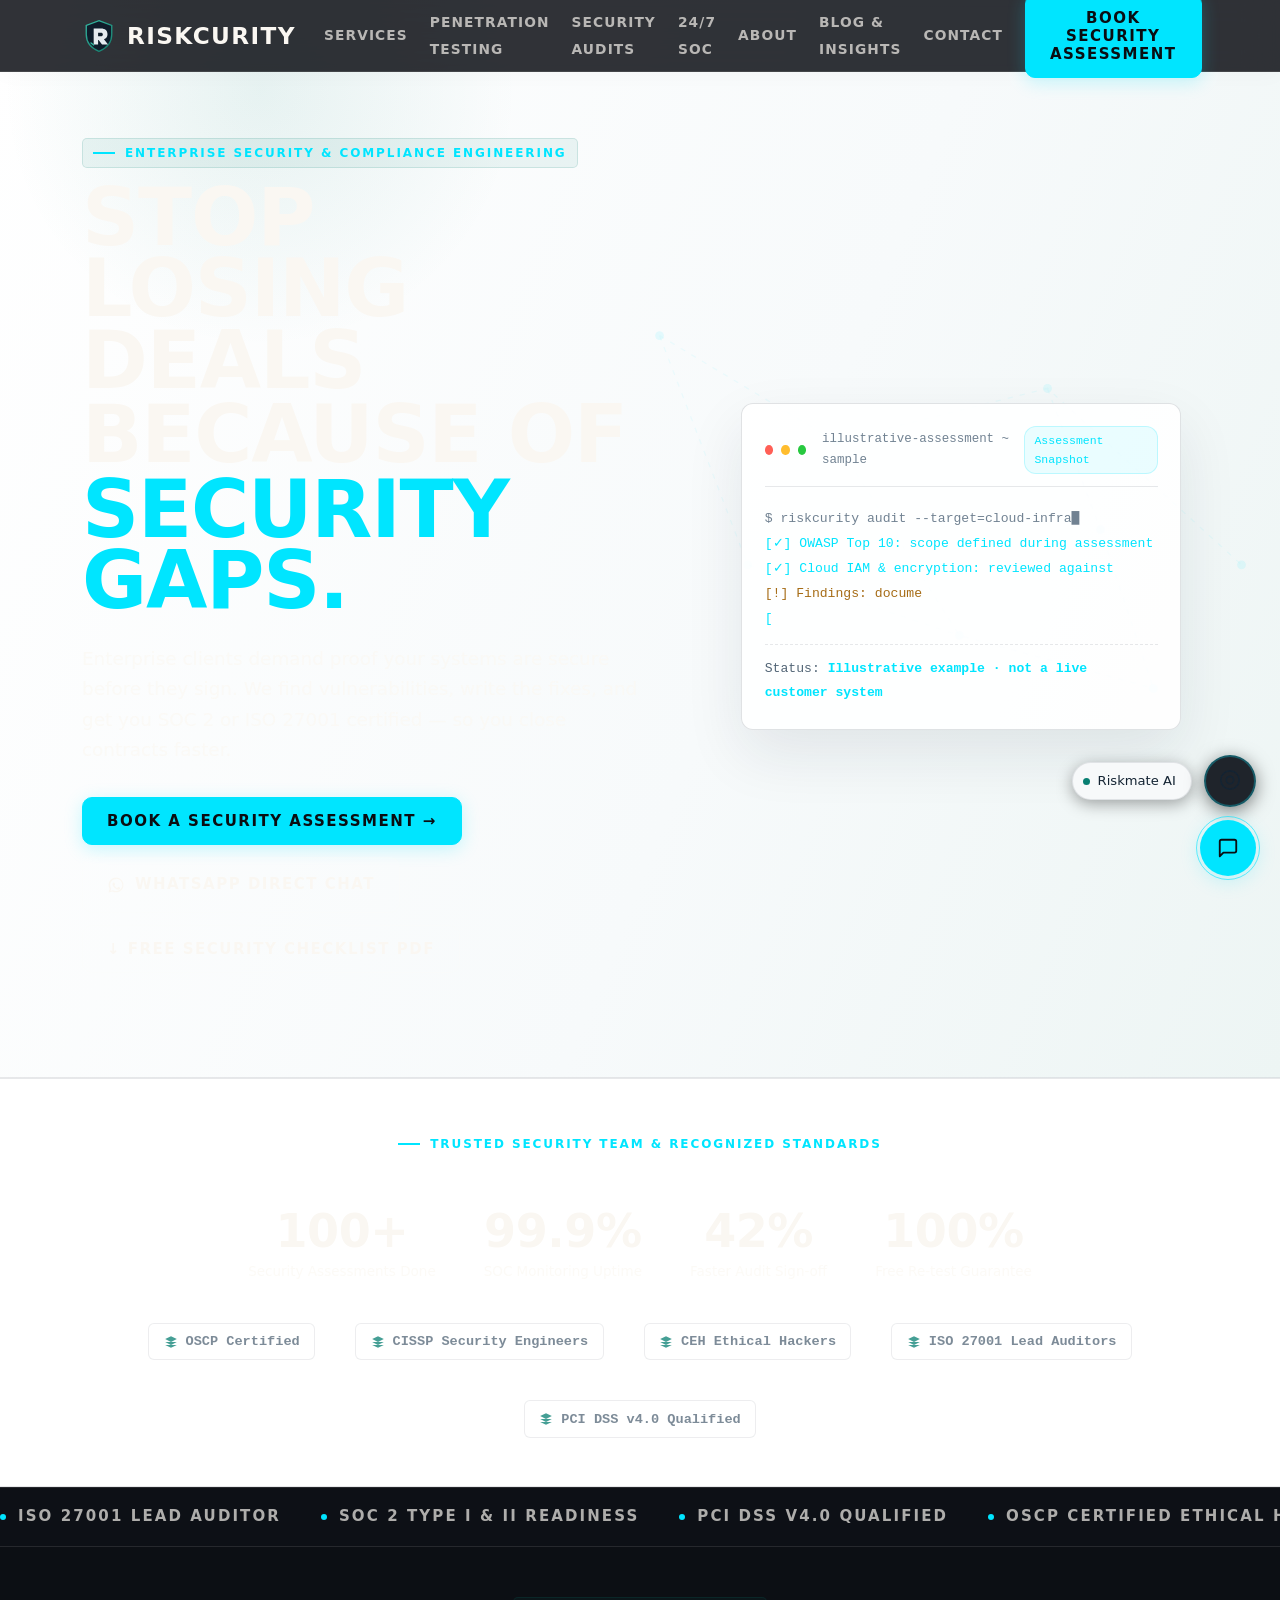
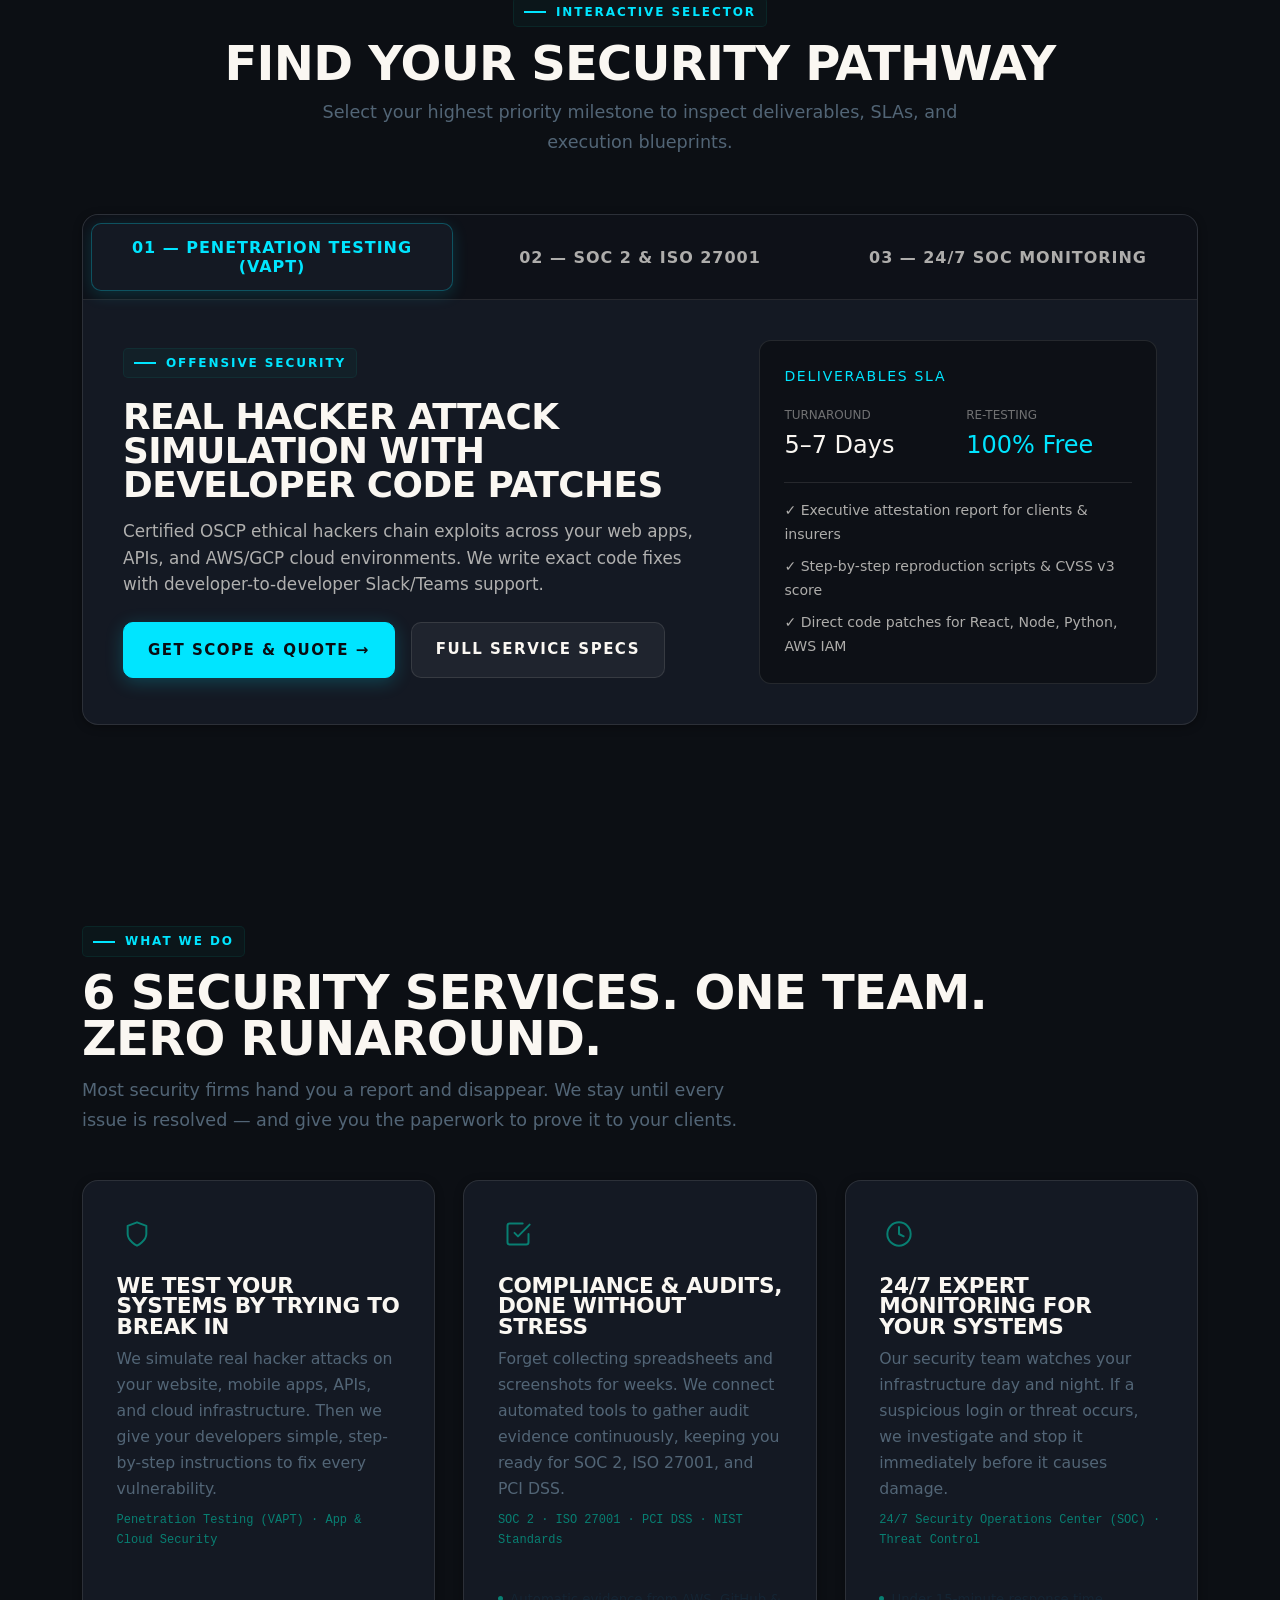
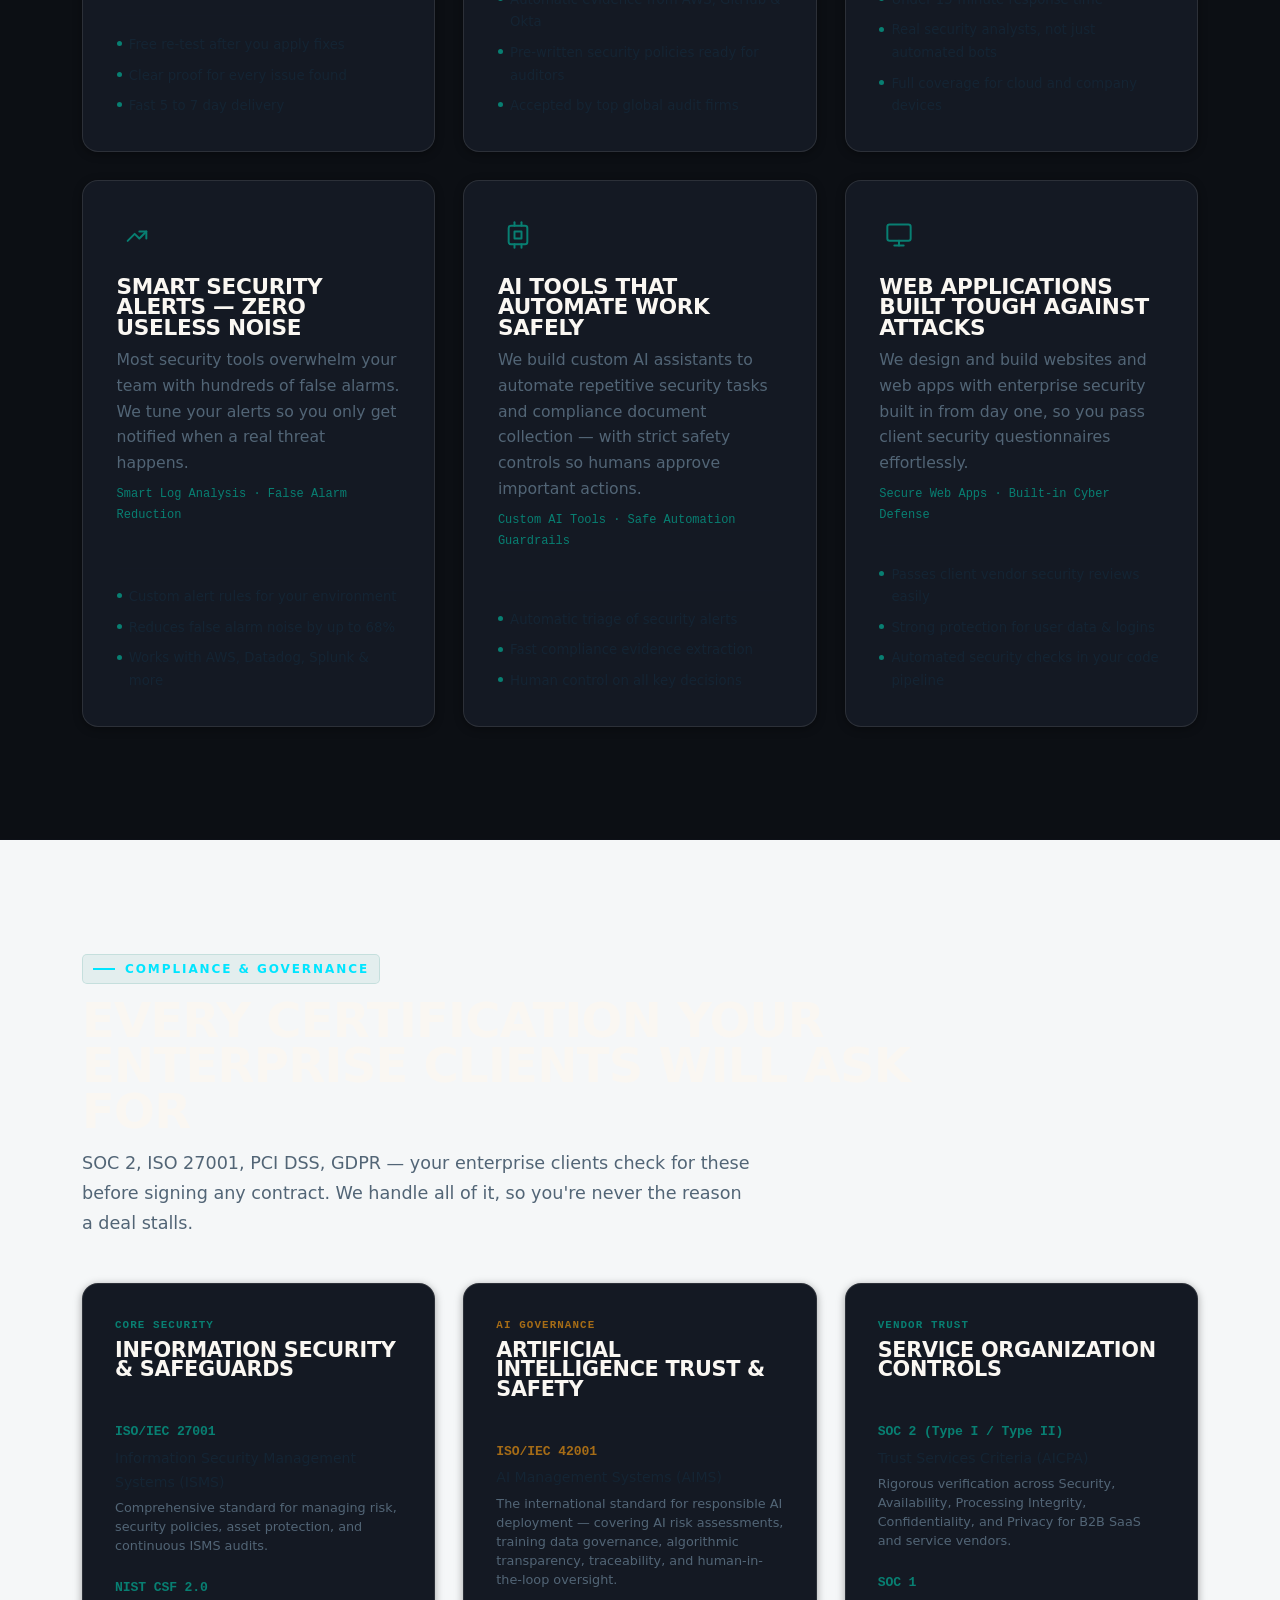
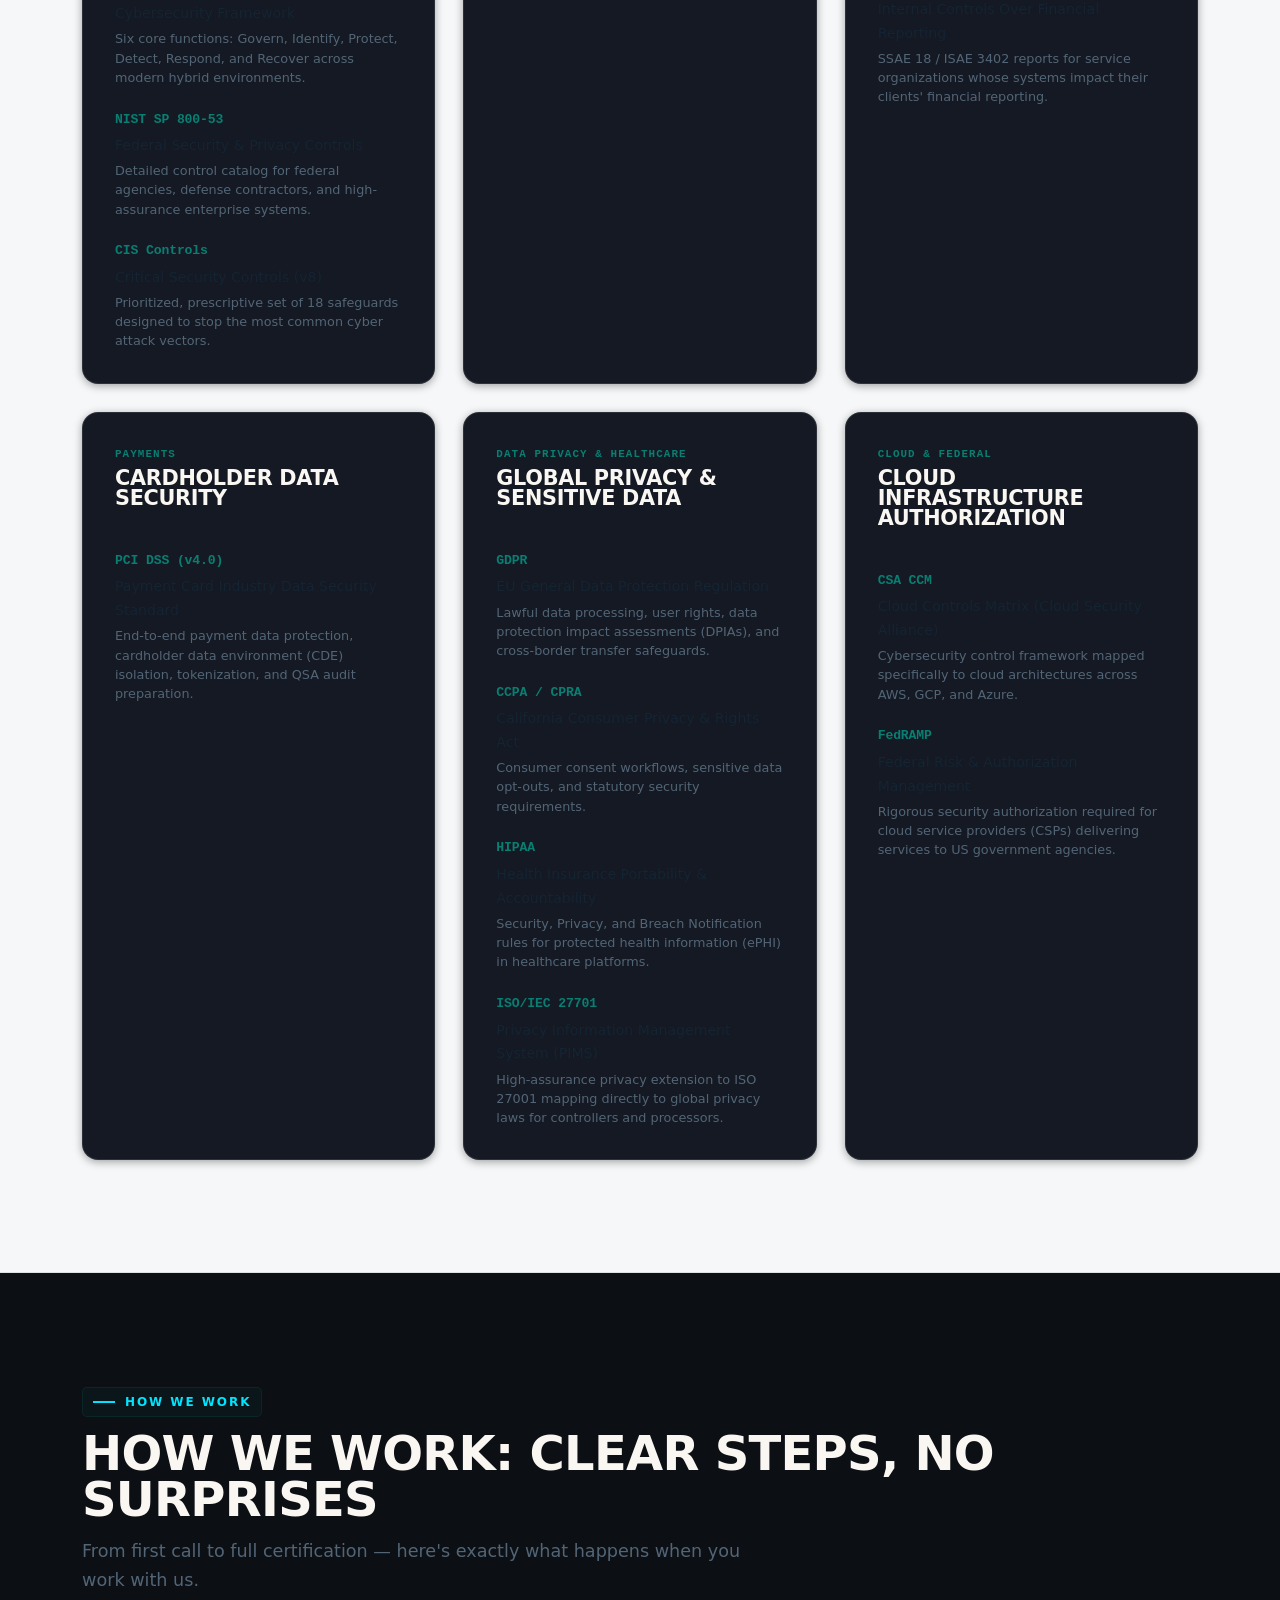
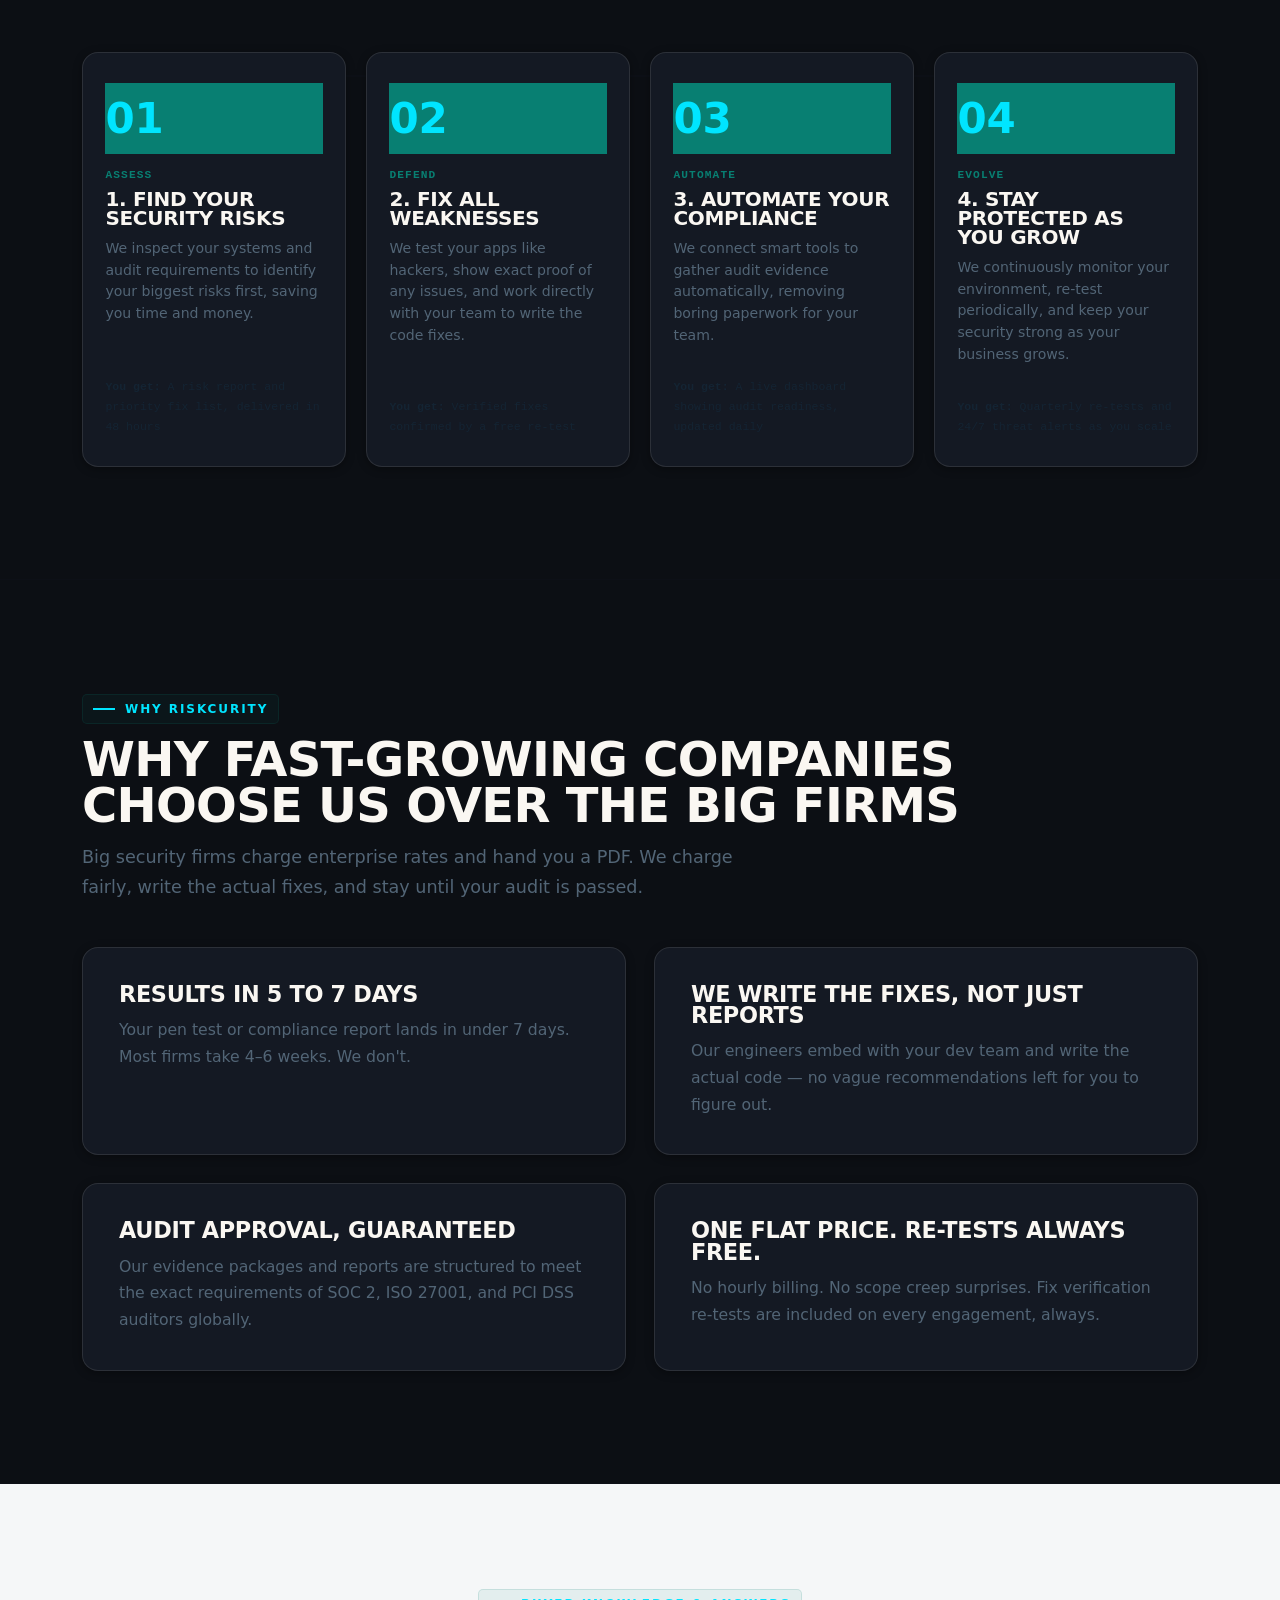
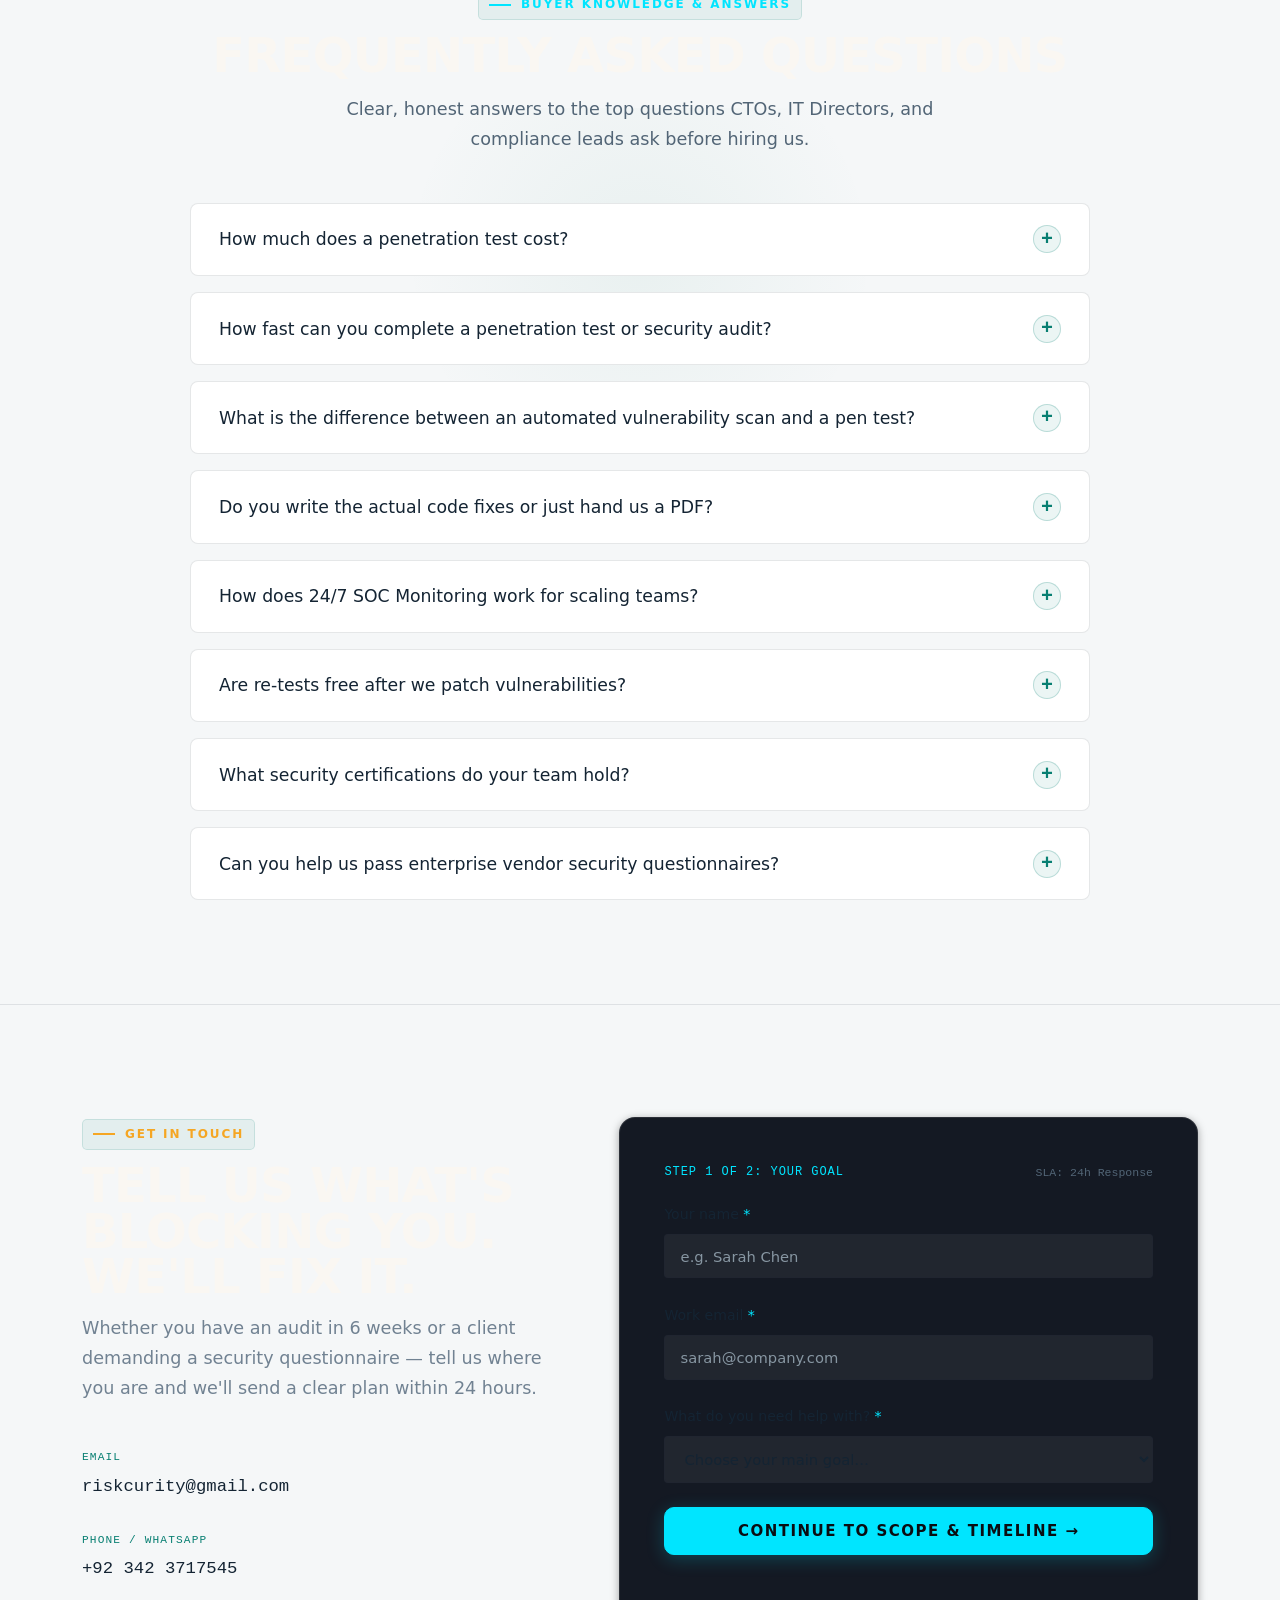
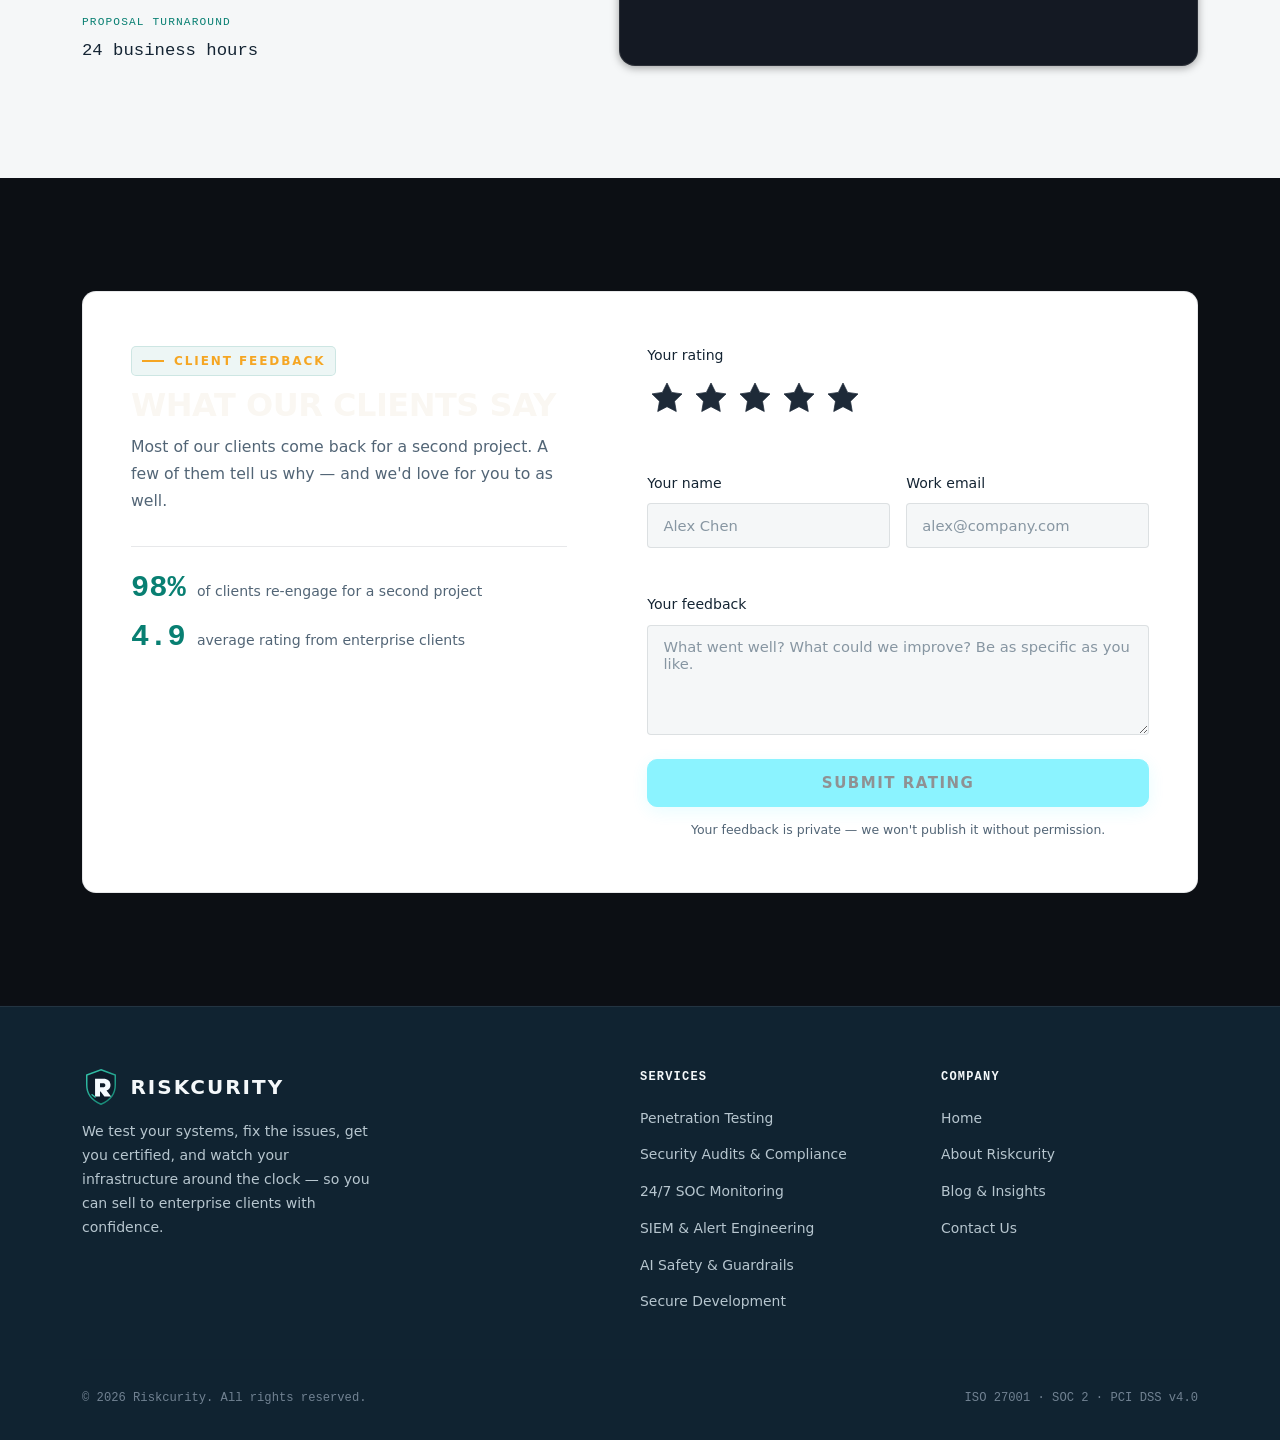
==== commit 74ee8a7d: "Implement Haseen Habib style kinetic animations, intro preloader, marquee and blueprint UI" ====
--- a/index.html
+++ b/index.html
@@ -112,6 +112,25 @@
 </head>
 <body>
 
+<!-- ────────────── INTRO PRELOADER (HASEEN HABIB STYLE CURTAIN COUNTUP) ────────────── -->
+<div id="introLoader" class="intro-loader" aria-hidden="true">
+  <div class="intro-loader-top">
+    <span>Riskcurity · Enterprise Cybersecurity</span>
+    <span>Initializing Defense Systems</span>
+  </div>
+  <div class="intro-loader-mid">
+    <div class="intro-loader-headline">
+      Security that holds <span style="color:var(--color-accent)">under attack.</span>
+    </div>
+    <div class="intro-loader-num">
+      <span id="loaderCount">00</span>
+    </div>
+  </div>
+  <div class="intro-loader-bar">
+    <div id="loaderBarFill" class="intro-loader-bar-fill"></div>
+  </div>
+</div>
+
 <!-- ────────────── NAV ────────────── -->
 <header class="site-header">
   <div class="container nav-inner">
@@ -132,6 +151,10 @@
       <li><button class="btn btn-primary nav-cta-modal" type="button">Book Security Assessment</button></li>
     </ul>
   </div>
+  <!-- Scroll Progress Indicator -->
+  <div class="scroll-progress-track" aria-hidden="true">
+    <div id="scrollProgressBar" class="scroll-progress-bar"></div>
+  </div>
 </header>
 
 <!-- ────────────── MOBILE STICKY CTA BAR ────────────── -->
@@ -178,7 +201,11 @@
   <div class="container hero-grid">
     <div class="hero-content">
       <span class="label hero-eyebrow">Enterprise Security &amp; Compliance Engineering</span>
-      <h1 class="hero-title">Stop losing deals because of security gaps.</h1>
+      <h1 class="hero-title">
+        <span class="reveal-line-wrap"><span class="reveal-line" data-delay="100">Stop losing deals</span></span>
+        <span class="reveal-line-wrap"><span class="reveal-line" data-delay="240">because of</span></span>
+        <span class="reveal-line-wrap"><span class="reveal-line" data-delay="380" style="color:var(--color-accent)">security gaps.</span></span>
+      </h1>
       <p class="hero-sub">
         Enterprise clients demand proof your systems are secure before they sign. We find vulnerabilities, write the fixes, and get you SOC 2 or ISO 27001 certified — so you close contracts faster.
       </p>
@@ -257,6 +284,128 @@
       <span class="trust-logo-tag"><svg viewBox="0 0 24 24"><path d="M12 2L2 7l10 5 10-5-10-5zM2 17l10 5 10-5M2 12l10 5 10-5"/></svg> CEH Ethical Hackers</span>
       <span class="trust-logo-tag"><svg viewBox="0 0 24 24"><path d="M12 2L2 7l10 5 10-5-10-5zM2 17l10 5 10-5M2 12l10 5 10-5"/></svg> ISO 27001 Lead Auditors</span>
       <span class="trust-logo-tag"><svg viewBox="0 0 24 24"><path d="M12 2L2 7l10 5 10-5-10-5zM2 17l10 5 10-5M2 12l10 5 10-5"/></svg> PCI DSS v4.0 Qualified</span>
+    </div>
+  </div>
+</section>
+
+<!-- ────────────── MARQUEE FRAMEWORK RIBBON ────────────── -->
+<div class="marquee-strip" aria-hidden="true">
+  <div class="marquee-track">
+    <div class="marquee-item"><span class="dot"></span>ISO 27001 Lead Auditor</div>
+    <div class="marquee-item"><span class="dot"></span>SOC 2 Type I &amp; II Readiness</div>
+    <div class="marquee-item"><span class="dot"></span>PCI DSS v4.0 Qualified</div>
+    <div class="marquee-item"><span class="dot"></span>OSCP Certified Ethical Hackers</div>
+    <div class="marquee-item"><span class="dot"></span>24/7 SOC (&lt;15m SLA Guaranteed)</div>
+    <div class="marquee-item"><span class="dot"></span>GDPR, HIPAA &amp; CCPA Privacy</div>
+    <div class="marquee-item"><span class="dot"></span>100% Free Re-test Policy</div>
+    <div class="marquee-item"><span class="dot"></span>NIST CSF 2.0 &amp; ISO 42001</div>
+    <!-- Duplicated track for endless loop -->
+    <div class="marquee-item"><span class="dot"></span>ISO 27001 Lead Auditor</div>
+    <div class="marquee-item"><span class="dot"></span>SOC 2 Type I &amp; II Readiness</div>
+    <div class="marquee-item"><span class="dot"></span>PCI DSS v4.0 Qualified</div>
+    <div class="marquee-item"><span class="dot"></span>OSCP Certified Ethical Hackers</div>
+    <div class="marquee-item"><span class="dot"></span>24/7 SOC (&lt;15m SLA Guaranteed)</div>
+    <div class="marquee-item"><span class="dot"></span>GDPR, HIPAA &amp; CCPA Privacy</div>
+    <div class="marquee-item"><span class="dot"></span>100% Free Re-test Policy</div>
+    <div class="marquee-item"><span class="dot"></span>NIST CSF 2.0 &amp; ISO 42001</div>
+  </div>
+</div>
+
+<!-- ────────────── INTERACTIVE SOLUTION SELECTOR (FINDER TABS) ────────────── -->
+<section style="padding: 3rem 0 1rem 0">
+  <div class="container">
+    <div class="reveal" style="text-align:center;margin-bottom:1.5rem">
+      <span class="label">Interactive Selector</span>
+      <h2 class="section-title" style="margin:0 auto 0.75rem auto">Find your security pathway</h2>
+      <p class="section-lead" style="margin:0 auto">Select your highest priority milestone to inspect deliverables, SLAs, and execution blueprints.</p>
+    </div>
+
+    <div class="finder-wrapper blueprint">
+      <div class="blueprint-corner tl"></div><div class="blueprint-corner tr"></div>
+      <div class="blueprint-corner bl"></div><div class="blueprint-corner br"></div>
+      
+      <div class="finder-tabs">
+        <button type="button" class="finder-tab-btn active" data-target="panel-vapt">01 — Penetration Testing (VAPT)</button>
+        <button type="button" class="finder-tab-btn" data-target="panel-comp">02 — SOC 2 &amp; ISO 27001</button>
+        <button type="button" class="finder-tab-btn" data-target="panel-soc">03 — 24/7 SOC Monitoring</button>
+      </div>
+
+      <div class="finder-content">
+        <!-- Tab 1 -->
+        <div id="panel-vapt" class="finder-panel active">
+          <div>
+            <span class="label">Offensive Security</span>
+            <h3 style="font-size:clamp(26px,2.8vw,40px);margin:0.5rem 0 1rem">Real hacker attack simulation with developer code patches</h3>
+            <p style="color:var(--color-text-muted);font-size:1.05rem;line-height:1.6;margin-bottom:1.5rem">Certified OSCP ethical hackers chain exploits across your web apps, APIs, and AWS/GCP cloud environments. We write exact code fixes with developer-to-developer Slack/Teams support.</p>
+            <div style="display:flex;gap:1rem;flex-wrap:wrap">
+              <button type="button" class="btn btn-primary hero-cta-modal">Get Scope &amp; Quote →</button>
+              <a href="services/penetration-testing.html" class="btn btn-ghost">Full Service Specs</a>
+            </div>
+          </div>
+          <div style="background:rgba(10,13,18,0.7);border:1px solid var(--color-divider);border-radius:12px;padding:1.5rem">
+            <div style="font-family:var(--font-heading);font-size:14px;letter-spacing:0.12em;text-transform:uppercase;color:var(--color-accent);margin-bottom:1rem">Deliverables SLA</div>
+            <div style="display:grid;grid-template-columns:1fr 1fr;gap:1rem;border-bottom:1px solid var(--color-divider);padding-bottom:1rem;margin-bottom:1rem">
+              <div><div style="font-size:12px;color:var(--color-text-subtle);text-transform:uppercase">Turnaround</div><div style="font-family:var(--font-heading);font-size:24px;color:var(--color-text)">5–7 Days</div></div>
+              <div><div style="font-size:12px;color:var(--color-text-subtle);text-transform:uppercase">Re-testing</div><div style="font-family:var(--font-heading);font-size:24px;color:var(--color-accent)">100% Free</div></div>
+            </div>
+            <ul style="list-style:none;display:flex;flex-direction:column;gap:0.5rem;font-size:0.88rem;color:var(--color-text-muted)">
+              <li>✓ Executive attestation report for clients &amp; insurers</li>
+              <li>✓ Step-by-step reproduction scripts &amp; CVSS v3 score</li>
+              <li>✓ Direct code patches for React, Node, Python, AWS IAM</li>
+            </ul>
+          </div>
+        </div>
+
+        <!-- Tab 2 -->
+        <div id="panel-comp" class="finder-panel">
+          <div>
+            <span class="label">Compliance Automation</span>
+            <h3 style="font-size:clamp(26px,2.8vw,40px);margin:0.5rem 0 1rem">Continuous evidence collection from AWS, GitHub, Okta</h3>
+            <p style="color:var(--color-text-muted);font-size:1.05rem;line-height:1.6;margin-bottom:1.5rem">Never spend months chasing spreadsheets and screenshots. We connect automated evidence collectors, craft customized policies accepted by top global audit firms, and stay until you pass.</p>
+            <div style="display:flex;gap:1rem;flex-wrap:wrap">
+              <button type="button" class="btn btn-primary hero-cta-modal">Prepare for Audit →</button>
+              <a href="services/security-audits.html" class="btn btn-ghost">Compliance Standards</a>
+            </div>
+          </div>
+          <div style="background:rgba(10,13,18,0.7);border:1px solid var(--color-divider);border-radius:12px;padding:1.5rem">
+            <div style="font-family:var(--font-heading);font-size:14px;letter-spacing:0.12em;text-transform:uppercase;color:var(--color-accent);margin-bottom:1rem">Audit Metrics</div>
+            <div style="display:grid;grid-template-columns:1fr 1fr;gap:1rem;border-bottom:1px solid var(--color-divider);padding-bottom:1rem;margin-bottom:1rem">
+              <div><div style="font-size:12px;color:var(--color-text-subtle);text-transform:uppercase">Audit Sign-off</div><div style="font-family:var(--font-heading);font-size:24px;color:var(--color-accent)">42% Faster</div></div>
+              <div><div style="font-size:12px;color:var(--color-text-subtle);text-transform:uppercase">Frameworks</div><div style="font-family:var(--font-heading);font-size:24px;color:var(--color-text)">SOC 2 / ISO</div></div>
+            </div>
+            <ul style="list-style:none;display:flex;flex-direction:column;gap:0.5rem;font-size:0.88rem;color:var(--color-text-muted)">
+              <li>✓ Automated continuous evidence collection</li>
+              <li>✓ Pre-built policy suite tailored to your tech stack</li>
+              <li>✓ Dedicated security engineer during auditor reviews</li>
+            </ul>
+          </div>
+        </div>
+
+        <!-- Tab 3 -->
+        <div id="panel-soc" class="finder-panel">
+          <div>
+            <span class="label">Continuous Vigilance</span>
+            <h3 style="font-size:clamp(26px,2.8vw,40px);margin:0.5rem 0 1rem">24/7 Security Operations Center with under 15-minute response</h3>
+            <p style="color:var(--color-text-muted);font-size:1.05rem;line-height:1.6;margin-bottom:1.5rem">Real security engineers inspect alerts across cloud logs, endpoints, and identity perimeter day and night. Custom SIEM filtering cuts false alarm noise by up to 68%.</p>
+            <div style="display:flex;gap:1rem;flex-wrap:wrap">
+              <button type="button" class="btn btn-primary hero-cta-modal">Activate 24/7 SOC →</button>
+              <a href="services/soc-monitoring.html" class="btn btn-ghost">SOC Architecture</a>
+            </div>
+          </div>
+          <div style="background:rgba(10,13,18,0.7);border:1px solid var(--color-divider);border-radius:12px;padding:1.5rem">
+            <div style="font-family:var(--font-heading);font-size:14px;letter-spacing:0.12em;text-transform:uppercase;color:var(--color-accent);margin-bottom:1rem">SLA Guarantees</div>
+            <div style="display:grid;grid-template-columns:1fr 1fr;gap:1rem;border-bottom:1px solid var(--color-divider);padding-bottom:1rem;margin-bottom:1rem">
+              <div><div style="font-size:12px;color:var(--color-text-subtle);text-transform:uppercase">Response SLA</div><div style="font-family:var(--font-heading);font-size:24px;color:var(--color-accent)">&lt; 15 Mins</div></div>
+              <div><div style="font-size:12px;color:var(--color-text-subtle);text-transform:uppercase">Coverage</div><div style="font-family:var(--font-heading);font-size:24px;color:var(--color-text)">24/7/365</div></div>
+            </div>
+            <ul style="list-style:none;display:flex;flex-direction:column;gap:0.5rem;font-size:0.88rem;color:var(--color-text-muted)">
+              <li>✓ Ingestion across AWS, GCP, Azure, GitHub &amp; Okta</li>
+              <li>✓ Real human analyst threat containment</li>
+              <li>✓ Monthly executive posture &amp; threat intelligence reports</li>
+            </ul>
+          </div>
+        </div>
+      </div>
     </div>
   </div>
 </section>
--- a/jarvis.css
+++ b/jarvis.css
@@ -1,1466 +1,719 @@
-/* =============================================================================
-   JARVIS.CSS — Riskcurity HUD Overlay Layer
-   =============================================================================
-   Purpose  : Additive CSS layer imported AFTER styles.css. Transforms the
-              Riskcurity website into a Jarvis / Iron Man HUD aesthetic.
-   Strategy : Overrides color tokens via :root, then layers glass-morphism,
-              neon glows, Orbitron headings, terminal accents, and motion
-              only on GPU-composited properties (transform, opacity).
-              box-shadow and border-color overrides are intentional design
-              exceptions, applied with restraint.
-   Contrast : All text/background combinations meet WCAG AA (≥ 4.5:1 for
-              normal text, ≥ 3:1 for large text). Cyan #00E5FF on #050A14
-              = 11.6:1. Amber #F59E0B on #050A14 = 7.2:1.
-   Motion   : Every animation is wrapped in a prefers-reduced-motion block
-              at the bottom of this file.
-   Author   : Senior FE Engineer — HUD Systems
-   ============================================================================= */
-
-/* ─────────────────────────────────────────────────────────────────────────────
-   §0 · GOOGLE FONTS — Orbitron (display) + JetBrains Mono (terminal)
-   ───────────────────────────────────────────────────────────────────────────── */
-@import url('https://fonts.googleapis.com/css2?family=Orbitron:wght@400;600;700;800&family=JetBrains+Mono:wght@400;500;600&display=swap');
-
-
-/* ─────────────────────────────────────────────────────────────────────────────
-   §1 · ROOT TOKEN OVERRIDES
-   Override the existing light/dark palettes with the HUD palette.
-   All downstream component styles inherit these new values automatically.
-   ───────────────────────────────────────────────────────────────────────────── */
+/* ==========================================================================
+   RISKCURITY — INDUSTRIAL BLUEPRINT & KINETIC DESIGN SYSTEM
+   Inspired by Haseen Habib's high-precision engineering UI & kinetic animations
+   ========================================================================== */
+
+@import url('https://fonts.googleapis.com/css2?family=Barlow+Condensed:ital,wght@0,500;0,600;0,700;0,800;1,600;1,700&family=Barlow:ital,wght@0,400;0,500;0,600;0,700;1,400&family=JetBrains+Mono:wght@400;500;600&display=swap');
+
 :root {
-  /* ── Core backgrounds ── */
-  --hud-bg:        #050A14;          /* near-black navy — primary page bg       */
-  --fog:           #050A14;          /* replaces existing --fog                 */
-  --bg-dk:         #030710;          /* deeper section backgrounds              */
-  --surface:       rgba(10,20,40,0.80);  /* card surface                       */
-  --surface-2:     rgba(10,20,40,0.90);  /* elevated surface                   */
-  --surface-3:     rgba(15,28,52,0.95);  /* topmost surface layer              */
-  --hud-surface:   rgba(5,10,20,0.85);
-  --hud-surface2:  rgba(10,20,40,0.90);
-
-  /* ── Cyan — primary HUD accent ── */
-  --cyan:          #00E5FF;
-  --cyan-glow:     rgba(0,229,255,0.15);
-  --cyan-dim:      rgba(0,229,255,0.06);
-  --cyan-border:   rgba(0,229,255,0.25);
-
-  /* ── Amber — warnings + key CTAs ── */
-  --amber:         #F59E0B;
-  --amber-glow:    rgba(245,158,11,0.15);
-  --amber-sub:     rgba(245,158,11,0.12);
-
-  /* ── Existing token aliases → HUD values ── */
-  --teal:          var(--cyan);
-  --teal-hover:    #00C8E0;
-  --teal-sub:      var(--cyan-dim);
-  --teal-border:   var(--cyan-border);
-  --hud-border:    rgba(0,229,255,0.15);
-  --border:        rgba(0,229,255,0.12);
-  --border-hi:     rgba(0,229,255,0.35);
-  --hair:          rgba(0,229,255,0.09);
-  --hair-dk:       rgba(0,229,255,0.07);
-  --ink:           #E8EAED;           /* primary body text — high contrast      */
-  --fog-text:      #E8EAED;
-  --slate:         #94A3B8;           /* secondary text                         */
-  --slate-lt:      #6B7A8D;
-
-  /* ── Typography ── */
-  --f-display: 'Orbitron', sans-serif;    /* headings — HUD Orbitron            */
-  --f-mono:    'JetBrains Mono', monospace; /* terminals, data, labels          */
-  --f-body:    'Inter', -apple-system, sans-serif; /* body — unchanged          */
-
-  /* ── Easing (preserve existing) ── */
-  --ease: cubic-bezier(.16,1,.3,1);
-  --t-fast:   .18s ease;
-  --t-smooth: .32s var(--ease);
-
-  /* ── Selection highlight ── */
-  color-scheme: dark;
-}
-
-/* ── Force page background & base text ── */
-html, body {
-  background: var(--hud-bg) !important;
-  color: var(--ink) !important;
-}
-
-/* ── Global selection ── */
-::selection {
-  background: rgba(0,229,255,0.25);
-  color: #E8EAED;
-}
-
-/* ── Headings inherit Orbitron ── */
-h1, h2, h3, h4, h5, h6 {
-  font-family: var(--f-display);
-  color: var(--fog-text);
-  letter-spacing: 0.02em;    /* Orbitron needs slightly more tracking than serifs */
-}
-
-/* ── Labels / eyebrows ── */
-.label {
-  font-family: var(--f-mono);
-  color: var(--cyan);
-  background: var(--cyan-dim);
-  border: 1px solid var(--cyan-border);
-  border-radius: 3px;
-}
-.label--amber { color: var(--amber); background: var(--amber-sub); border-color: rgba(245,158,11,0.25); }
-
-/* ── Focus ring — cyan ── */
-:focus-visible {
-  outline: 2px solid var(--cyan);
-  outline-offset: 3px;
-}
-
-/* ── Mono utility ── */
-.mono { font-family: var(--f-mono); }
-
-/* ── Scrollbar — HUD style ── */
-::-webkit-scrollbar { width: 5px; }
-::-webkit-scrollbar-track { background: #030710; }
-::-webkit-scrollbar-thumb { background: rgba(0,229,255,0.2); border-radius: 4px; }
-::-webkit-scrollbar-thumb:hover { background: rgba(0,229,255,0.4); }
-
-
-/* ─────────────────────────────────────────────────────────────────────────────
-   §2 · NAVIGATION HEADER — HUD glass bar
-   ───────────────────────────────────────────────────────────────────────────── */
-
-/*
- * Stronger backdrop blur, cyan bottom glow line instead of a plain border.
- * The header background deepens when scrolled (.scrolled class set by JS).
- */
+  /* Core Typography */
+  --font-heading: 'Barlow Condensed', -apple-system, system-ui, sans-serif;
+  --font-body: 'Barlow', -apple-system, system-ui, sans-serif;
+  --font-mono: 'JetBrains Mono', ui-monospace, monospace;
+
+  /* Overrides of site tokens */
+  --f-display: var(--font-heading);
+  --f-body: var(--font-body);
+  --f-mono: var(--font-mono);
+
+  /* Deep High-End Obsidian & Warm Ivory Palette */
+  --color-bg: #0C0F14;
+  --color-bg-alt: #11151D;
+  --color-surface: #141923;
+  --color-surface-hover: #18202D;
+  --color-text: #FAF7F2;
+  --color-text-muted: rgba(250, 247, 242, 0.68);
+  --color-text-subtle: rgba(250, 247, 242, 0.42);
+
+  /* High-Precision Cyber Accent Colors */
+  --color-accent: #00E5FF;
+  --color-accent-hover: #33EBFF;
+  --color-accent-sub: rgba(0, 229, 255, 0.12);
+  --color-accent-border: rgba(0, 229, 255, 0.28);
+  --color-accent-glow: rgba(0, 229, 255, 0.22);
+
+  --color-accent-2: #F5A623;
+  --color-accent-2-sub: rgba(245, 166, 35, 0.12);
+
+  /* Blueprint Divider & Border Lines */
+  --color-divider: rgba(250, 247, 242, 0.10);
+  --color-divider-hi: rgba(0, 229, 255, 0.22);
+
+  /* Elevation Shadows */
+  --shadow-sm: 0 2px 8px rgba(0, 0, 0, 0.35);
+  --shadow-md: 0 12px 36px rgba(0, 0, 0, 0.55);
+  --shadow-lg: 0 24px 60px rgba(0, 0, 0, 0.75);
+
+  --ease-spring: cubic-bezier(0.16, 1, 0.3, 1);
+  --ease-curtain: cubic-bezier(0.76, 0, 0.24, 1);
+}
+
+/* ── Global Reset & Typography Tuning ───────────────────────────────────── */
+body {
+  background-color: var(--color-bg) !important;
+  color: var(--color-text) !important;
+  font-family: var(--font-body) !important;
+  background-image:
+    radial-gradient(circle at 85% 15%, rgba(0, 229, 255, 0.08) 0%, transparent 60%),
+    radial-gradient(circle at 10% 80%, rgba(245, 166, 35, 0.05) 0%, transparent 55%),
+    url("data:image/svg+xml,%3Csvg xmlns='http://www.w3.org/2000/svg' width='160' height='160'%3E%3Cfilter id='n'%3E%3CfeTurbulence type='fractalNoise' baseFrequency='.85' numOctaves='2' stitchTiles='stitch'/%3E%3C/filter%3E%3Crect width='100%25' height='100%25' filter='url(%23n)' opacity='0.038'/%3E%3C/svg%3E");
+  background-attachment: fixed;
+  overflow-x: hidden;
+}
+
+h1, h2, h3, h4, .section-title, .hero-title, .page-title, .disc-title, .m-title, .why-title {
+  font-family: var(--font-heading) !important;
+  font-weight: 600 !important;
+  text-transform: uppercase !important;
+  letter-spacing: -0.015em !important;
+  line-height: 0.95 !important;
+  color: var(--color-text) !important;
+}
+
+/* ── Fullscreen Intro Preloader (00 -> 100 Curtain Reveal) ─────────────── */
+.intro-loader {
+  position: fixed;
+  inset: 0;
+  z-index: 9999;
+  background: radial-gradient(70% 70% at 85% 110%, rgba(0, 229, 255, 0.25), transparent 70%), #0A0D12;
+  color: var(--color-text);
+  display: flex;
+  flex-direction: column;
+  justify-content: space-between;
+  padding: clamp(24px, 4vw, 56px);
+  pointer-events: none;
+  transform: translateY(0);
+  transition: transform 0.95s var(--ease-curtain);
+}
+.intro-loader.dismissed {
+  transform: translateY(-100%);
+}
+.intro-loader-top {
+  display: flex;
+  justify-content: space-between;
+  align-items: center;
+  gap: 16px;
+  font: 600 12.5px/1 var(--font-body);
+  letter-spacing: .16em;
+  text-transform: uppercase;
+  color: var(--color-text-muted);
+}
+.intro-loader-mid {
+  display: flex;
+  justify-content: space-between;
+  align-items: flex-end;
+  gap: 24px;
+  flex-wrap: wrap;
+}
+.intro-loader-headline {
+  font: 600 clamp(28px, 3.2vw, 48px)/0.95 var(--font-heading);
+  text-transform: uppercase;
+  max-width: 15ch;
+  letter-spacing: -0.01em;
+}
+.intro-loader-num {
+  font: 600 clamp(84px, 16vw, 220px)/0.8 var(--font-heading);
+  font-variant-numeric: tabular-nums;
+  letter-spacing: -0.02em;
+  color: var(--color-accent);
+}
+.intro-loader-bar {
+  position: absolute;
+  left: 0;
+  right: 0;
+  bottom: 0;
+  height: 3px;
+  background: rgba(250, 247, 242, 0.12);
+}
+.intro-loader-bar-fill {
+  height: 100%;
+  width: 100%;
+  transform-origin: left;
+  transform: scaleX(0);
+  background: linear-gradient(90deg, var(--color-accent), var(--color-accent-2));
+  transition: transform 0.1s linear;
+}
+
+/* ── Sticky Header & Real-time Scroll Progress Line ─────────────────────── */
 .site-header {
-  background: rgba(5,10,20,0.88) !important;
-  backdrop-filter: blur(20px) saturate(160%) !important;
-  border-bottom: 1px solid rgba(0,229,255,0.18) !important;
-  box-shadow: 0 1px 0 rgba(0,229,255,0.12), 0 4px 24px rgba(0,0,0,0.5) !important;
-}
-
-/* Cyan glow line rendered as a pseudo-element for a sharper luminescent edge */
-.site-header::after {
-  content: '';
+  background: rgba(12, 15, 20, 0.85) !important;
+  backdrop-filter: blur(16px) !important;
+  -webkit-backdrop-filter: blur(16px) !important;
+  border-bottom: 1px solid var(--color-divider) !important;
+  position: fixed;
+  top: 0;
+  left: 0;
+  right: 0;
+  height: 72px;
+  z-index: 1000;
+  transition: background 0.4s ease, border-color 0.4s ease;
+}
+.site-header.scrolled {
+  background: rgba(10, 13, 18, 0.96) !important;
+  border-bottom-color: var(--color-divider-hi) !important;
+}
+
+/* Scroll progress line at header bottom edge */
+.scroll-progress-track {
   position: absolute;
+  left: 0;
+  right: 0;
   bottom: -1px;
-  left: 0; right: 0;
-  height: 1px;
-  background: linear-gradient(90deg, transparent 0%, rgba(0,229,255,0.5) 30%, rgba(0,229,255,0.7) 50%, rgba(0,229,255,0.5) 70%, transparent 100%);
+  height: 2px;
   pointer-events: none;
-}
-
-/* Brand name — Orbitron at a slightly smaller scale so it fits the nav */
+  background: transparent;
+}
+.scroll-progress-bar {
+  height: 100%;
+  width: 100%;
+  transform-origin: left;
+  transform: scaleX(0);
+  background: linear-gradient(90deg, var(--color-accent), var(--color-accent-2));
+  will-change: transform;
+}
+
 .nav-brand {
-  font-family: var(--f-display) !important;
-  color: var(--ink) !important;
+  font-family: var(--font-heading) !important;
+  font-size: 1.45rem !important;
+  font-weight: 700 !important;
+  letter-spacing: 0.06em !important;
+  text-transform: uppercase !important;
+  color: var(--color-text) !important;
+}
+.nav-list a {
+  font-family: var(--font-body) !important;
+  font-size: 0.86rem !important;
+  font-weight: 600 !important;
   letter-spacing: 0.08em !important;
-  font-weight: 700 !important;
-}
-
-/* Nav links */
-.nav-list a:not(.btn) {
-  font-family: var(--f-mono) !important;
-  font-size: .78rem !important;
-  letter-spacing: .06em !important;
   text-transform: uppercase !important;
-  color: var(--slate) !important;
-  transition: color var(--t-fast), text-shadow var(--t-fast) !important;
-}
-.nav-list a:not(.btn):hover {
-  color: var(--cyan) !important;
-  text-shadow: 0 0 10px rgba(0,229,255,0.4);
-}
-
-/* "Book Security Assessment" CTA in nav — amber to distinguish from cyan CTAs */
-.nav-list .btn-primary,
-a.btn-primary[href*="contact"],
-a.btn-primary[href*="assessment"] {
-  background: var(--amber) !important;
-  border-color: var(--amber) !important;
-  color: #050A14 !important;
-  font-family: var(--f-mono) !important;
-  font-size: .76rem !important;
-  letter-spacing: .07em !important;
+  color: var(--color-text-muted) !important;
+  transition: color 0.2s ease;
+}
+.nav-list a:hover {
+  color: var(--color-accent) !important;
+}
+
+/* ── Eyebrow Badges with Hairline Dash ──────────────────────────────────── */
+.label, .trust-title-sm, .section-eyebrow {
+  font-family: var(--font-body) !important;
+  font-size: 12px !important;
+  font-weight: 600 !important;
+  letter-spacing: 0.16em !important;
   text-transform: uppercase !important;
-  box-shadow: 0 0 16px rgba(245,158,11,0.25), 0 4px 12px rgba(0,0,0,0.3) !important;
-}
-.nav-list .btn-primary:hover,
-a.btn-primary[href*="contact"]:hover,
-a.btn-primary[href*="assessment"]:hover {
-  background: #E8900A !important;
-  border-color: #E8900A !important;
-  box-shadow: 0 0 28px rgba(245,158,11,0.45), 0 6px 18px rgba(0,0,0,0.35) !important;
-  transform: translateY(-2px) !important;
-}
-
-
-/* ─────────────────────────────────────────────────────────────────────────────
-   §3 · BUTTONS — HUD styled primary & ghost
-   ───────────────────────────────────────────────────────────────────────────── */
-
-/*
- * .btn-primary — solid cyan bg, dark text, outer glow
- * Intentionally high contrast: #050A14 on #00E5FF = 11.6:1
- */
-.btn-primary {
-  background: var(--cyan) !important;
-  border-color: var(--cyan) !important;
-  color: #050A14 !important;
-  font-family: var(--f-mono) !important;
-  font-size: .84rem !important;
-  font-weight: 600 !important;
-  letter-spacing: .07em !important;
-  text-transform: uppercase !important;
-  box-shadow: 0 0 20px rgba(0,229,255,0.25), 0 4px 16px rgba(0,0,0,0.3) !important;
-  transition: transform var(--t-fast), box-shadow var(--t-fast), background var(--t-fast) !important;
-}
-.btn-primary:hover {
-  background: #00C8E0 !important;
-  border-color: #00C8E0 !important;
-  box-shadow: 0 0 32px rgba(0,229,255,0.45), 0 6px 22px rgba(0,0,0,0.35) !important;
-  transform: translateY(-2px) scale(1.02) !important;
-}
-.btn-primary:active {
-  transform: scale(0.97) !important;
-  box-shadow: 0 0 12px rgba(0,229,255,0.2) !important;
-}
-
-/*
- * .btn-ghost — transparent bg, cyan border and text, hover glow fill
- */
-.btn-ghost {
-  background: transparent !important;
-  border-color: rgba(0,229,255,0.4) !important;
-  color: var(--cyan) !important;
-  font-family: var(--f-mono) !important;
-  font-size: .84rem !important;
-  font-weight: 600 !important;
-  letter-spacing: .07em !important;
-  text-transform: uppercase !important;
-  box-shadow: none !important;
-  transition: transform var(--t-fast), box-shadow var(--t-fast), background var(--t-fast), border-color var(--t-fast) !important;
-}
-.btn-ghost:hover {
-  background: rgba(0,229,255,0.08) !important;
-  border-color: var(--cyan) !important;
-  box-shadow: 0 0 20px rgba(0,229,255,0.2), inset 0 0 10px rgba(0,229,255,0.04) !important;
-  transform: translateY(-2px) !important;
-}
-
-
-/* ─────────────────────────────────────────────────────────────────────────────
-   §4 · HERO SECTION — Animated HUD background
-   ───────────────────────────────────────────────────────────────────────────── */
-
+  color: var(--color-accent) !important;
+  display: inline-flex !important;
+  align-items: center !important;
+  gap: 10px !important;
+  margin-bottom: 0.85rem !important;
+}
+.label::before, .trust-title-sm::before {
+  content: "";
+  display: inline-block;
+  width: 22px;
+  height: 2px;
+  background: currentColor;
+  flex-shrink: 0;
+}
+.label--amber {
+  color: var(--color-accent-2) !important;
+}
+
+/* ── Hero Kinetic Reveal (Line Masking `data-up="1"`) ───────────────────── */
 .hero {
   position: relative;
-  background: var(--hud-bg) !important;
-  border-bottom: 1px solid rgba(0,229,255,0.12) !important;
+  padding-top: calc(72px + 4rem) !important;
+  padding-bottom: 5rem !important;
   overflow: hidden;
 }
-
-/*
- * Dot-grid background overlay — repeating radial-gradient creates an isometric
- * grid of cyan pinpoints, giving depth to the hero background.
- * Uses a pseudo-element so it doesn't interrupt content z-stacking.
- */
-.hero::before {
-  content: '';
+.hero-title {
+  font-size: clamp(42px, 6.2vw, 92px) !important;
+  line-height: 0.9 !important;
+  margin-bottom: 1.5rem !important;
+  text-wrap: balance;
+}
+.reveal-line-wrap {
+  display: block;
+  overflow: hidden;
+  padding-bottom: 0.04em;
+}
+.reveal-line {
+  display: block;
+  transform: translateY(115%);
+  transition: transform 0.95s var(--ease-spring);
+  will-change: transform;
+}
+.reveal-line.revealed {
+  transform: translateY(0);
+}
+
+.hero-sub {
+  font-family: var(--font-body) !important;
+  font-size: 1.15rem !important;
+  line-height: 1.65 !important;
+  color: var(--color-text-muted) !important;
+  max-width: 48ch !important;
+  margin-bottom: 2rem !important;
+}
+
+/* ── Precision Buttons (.btn) ───────────────────────────────────────────── */
+.btn {
+  font-family: var(--font-heading) !important;
+  font-weight: 600 !important;
+  font-size: 15px !important;
+  letter-spacing: 0.1em !important;
+  text-transform: uppercase !important;
+  border-radius: 10px !important;
+  padding: 14px 24px !important;
+  display: inline-flex !important;
+  align-items: center !important;
+  justify-content: center !important;
+  gap: 10px !important;
+  transition: transform 0.22s ease, box-shadow 0.22s ease, background 0.22s ease, border-color 0.22s ease !important;
+  cursor: pointer;
+}
+.btn-primary {
+  background: var(--color-accent) !important;
+  color: #0A0D12 !important;
+  border: 1px solid var(--color-accent) !important;
+  box-shadow: 0 4px 18px var(--color-accent-glow) !important;
+}
+.btn-primary:hover {
+  transform: translateY(-2px) !important;
+  box-shadow: 0 8px 26px rgba(0, 229, 255, 0.45) !important;
+  background: var(--color-accent-hover) !important;
+}
+.btn-ghost, .btn-secondary {
+  background: rgba(250, 247, 242, 0.05) !important;
+  color: var(--color-text) !important;
+  border: 1px solid var(--color-divider) !important;
+}
+.btn-ghost:hover, .btn-secondary:hover {
+  background: rgba(250, 247, 242, 0.12) !important;
+  border-color: var(--color-accent-border) !important;
+  color: var(--color-accent) !important;
+  transform: translateY(-2px) !important;
+}
+
+/* ── Blueprint Component & Cards (.blueprint) ───────────────────────────── */
+.blueprint, .disc-card, .fw-card, .m-card, .why-card, .form-card, .hero-terminal {
+  position: relative !important;
+  background: var(--color-surface) !important;
+  border: 1px solid var(--color-divider) !important;
+  border-radius: 16px !important;
+  box-shadow: var(--shadow-sm) !important;
+  transition: transform 0.35s var(--ease-spring), border-color 0.35s ease, box-shadow 0.35s ease !important;
+}
+
+.disc-card:hover, .fw-card:hover, .why-card:hover, .m-card:hover {
+  transform: translateY(-5px) !important;
+  border-color: var(--color-accent-border) !important;
+  box-shadow: 0 20px 48px rgba(0, 0, 0, 0.55), 0 0 24px var(--color-accent-glow) !important;
+  background: var(--color-surface-hover) !important;
+}
+
+/* Corner Crosshairs (+ marks on cards) */
+.blueprint-corner {
   position: absolute;
-  inset: 0;
-  background-image: radial-gradient(circle, rgba(0,229,255,0.12) 1px, transparent 1px);
-  background-size: 32px 32px;
+  width: 11px;
+  height: 11px;
+  color: var(--color-accent);
+  opacity: 0.5;
   pointer-events: none;
-  z-index: 0;
-  opacity: 0.6;
-}
-
-/*
- * Cyan atmospheric glow — large diffuse bloom in upper-right quadrant
- * and a subtler amber warmth lower-left (like arc reactor heat).
- */
-.hero::after {
-  content: '';
+  transition: opacity 0.3s ease;
+}
+.disc-card:hover .blueprint-corner,
+.blueprint:hover .blueprint-corner {
+  opacity: 1;
+}
+.blueprint-corner::before {
+  content: "";
   position: absolute;
-  inset: 0;
-  background:
-    radial-gradient(ellipse 55% 45% at 80% 10%, rgba(0,229,255,0.09) 0%, transparent 60%),
-    radial-gradient(ellipse 45% 35% at 15% 80%, rgba(245,158,11,0.06) 0%, transparent 55%);
-  pointer-events: none;
-  z-index: 0;
-}
-
-/* Ensure hero content sits above pseudo-elements */
-.hero-grid,
-.hero-content,
-.hero > .container { position: relative; z-index: 1; }
-
-/*
- * Scanning line — a thin horizontal bright stripe that travels top → bottom,
- * simulating a radar sweep / sensor scan. Injected by jarvis.js (or exists as
- * a sibling element in HTML). Falls back gracefully if element isn't present.
- */
-.hero-scan-line {
+  left: 5px;
+  top: 0;
+  width: 1px;
+  height: 100%;
+  background: currentColor;
+}
+.blueprint-corner::after {
+  content: "";
   position: absolute;
-  left: 0; right: 0;
-  height: 2px;
-  background: linear-gradient(90deg, transparent 0%, rgba(0,229,255,0.6) 30%, rgba(0,229,255,0.9) 50%, rgba(0,229,255,0.6) 70%, transparent 100%);
-  box-shadow: 0 0 12px rgba(0,229,255,0.5), 0 0 24px rgba(0,229,255,0.2);
-  pointer-events: none;
-  z-index: 2;
-  /* GPU-composited: transform only */
-  animation: hud-scan 6s ease-in-out infinite;
-  will-change: transform;
-}
-@keyframes hud-scan {
-  0%   { transform: translateY(-10px); opacity: 0; }
-  5%   { opacity: 1; }
-  95%  { opacity: 1; }
-  100% { transform: translateY(calc(100vh - var(--nav-h, 72px))); opacity: 0; }
-}
-
-/*
- * Arc-reactor ring — large circular glow ring centered behind the hero headline.
- * This is a decorative background ring; content layers above via z-index.
- */
-.arc-reactor-ring {
-  position: absolute;
-  top: 50%;
-  left: 36%;                        /* sits slightly left-center to avoid covering text */
-  transform: translate(-50%, -50%);
-  width: 520px;
-  height: 520px;
+  top: 5px;
+  left: 0;
+  width: 100%;
+  height: 1px;
+  background: currentColor;
+}
+.blueprint-corner.tl { top: -6px; left: -6px; }
+.blueprint-corner.tr { top: -6px; right: -6px; }
+.blueprint-corner.bl { bottom: -6px; left: -6px; }
+.blueprint-corner.br { bottom: -6px; right: -6px; }
+
+/* ── Interactive Solution Selector (Finder Tabs) ────────────────────────── */
+.finder-wrapper {
+  margin: 3.5rem auto 4.5rem;
+  background: var(--color-surface);
+  border: 1px solid var(--color-divider);
+  border-radius: 16px;
+  overflow: hidden;
+  box-shadow: var(--shadow-md);
+}
+.finder-tabs {
+  display: grid;
+  grid-template-columns: repeat(3, minmax(0, 1fr));
+  gap: 6px;
+  padding: 8px;
+  background: rgba(10, 13, 18, 0.6);
+  border-bottom: 1px solid var(--color-divider);
+}
+.finder-tab-btn {
+  font-family: var(--font-heading);
+  font-size: 16px;
+  font-weight: 600;
+  letter-spacing: 0.06em;
+  text-transform: uppercase;
+  color: var(--color-text-muted);
+  background: transparent;
+  border: 1px solid transparent;
+  border-radius: 10px;
+  padding: 14px 16px;
+  cursor: pointer;
+  transition: all 0.25s ease;
+  display: flex;
+  align-items: center;
+  justify-content: center;
+  gap: 8px;
+}
+.finder-tab-btn.active {
+  background: var(--color-surface);
+  color: var(--color-accent);
+  border-color: var(--color-accent-border);
+  box-shadow: 0 4px 16px rgba(0, 229, 255, 0.15);
+}
+.finder-content {
+  padding: clamp(20px, 3.5vw, 40px);
+}
+.finder-panel {
+  display: none;
+  grid-template-columns: 1.2fr 0.8fr;
+  gap: 2.5rem;
+  align-items: center;
+}
+.finder-panel.active {
+  display: grid;
+  animation: panelFade 0.35s ease;
+}
+@keyframes panelFade {
+  from { opacity: 0; transform: translateY(8px); }
+  to { opacity: 1; transform: translateY(0); }
+}
+
+/* ── Endless Marquee Framework Ribbon ───────────────────────────────────── */
+.marquee-strip {
+  width: 100%;
+  overflow: hidden;
+  border-top: 1px solid var(--color-divider);
+  border-bottom: 1px solid var(--color-divider);
+  background: rgba(14, 18, 25, 0.5);
+  padding: 16px 0;
+  display: flex;
+  user-select: none;
+}
+.marquee-track {
+  display: flex;
+  gap: 40px;
+  flex-shrink: 0;
+  animation: marquee 24s linear infinite;
+  align-items: center;
+}
+.marquee-item {
+  display: flex;
+  align-items: center;
+  gap: 12px;
+  font-family: var(--font-heading);
+  font-size: 15px;
+  font-weight: 600;
+  letter-spacing: 0.14em;
+  text-transform: uppercase;
+  color: var(--color-text-muted);
+  white-space: nowrap;
+}
+.marquee-item span.dot {
+  width: 6px;
+  height: 6px;
   border-radius: 50%;
-  border: 1px solid rgba(0,229,255,0.08);
-  box-shadow:
-    0 0 0 1px   rgba(0,229,255,0.04),
-    0 0 60px    rgba(0,229,255,0.07),
-    0 0 120px   rgba(0,229,255,0.04),
-    inset 0 0 60px rgba(0,229,255,0.04);
-  pointer-events: none;
-  z-index: 0;
-  /* Slow rotation — GPU transform only */
-  animation: arc-spin 30s linear infinite;
-  will-change: transform;
-}
-/* Inner ring */
-.arc-reactor-ring::before {
-  content: '';
-  position: absolute;
-  inset: 40px;
-  border-radius: 50%;
-  border: 1px solid rgba(0,229,255,0.12);
-  box-shadow: 0 0 30px rgba(0,229,255,0.08), inset 0 0 30px rgba(0,229,255,0.04);
-}
-/* Innermost ring */
-.arc-reactor-ring::after {
-  content: '';
-  position: absolute;
-  inset: 100px;
-  border-radius: 50%;
-  border: 1px solid rgba(0,229,255,0.18);
-  box-shadow: 0 0 20px rgba(0,229,255,0.15), inset 0 0 20px rgba(0,229,255,0.08);
-}
-@keyframes arc-spin {
-  from { transform: translate(-50%, -50%) rotate(0deg); }
-  to   { transform: translate(-50%, -50%) rotate(360deg); }
-}
-
-/* Hero text overrides */
-.hero-title {
-  font-family: var(--f-display) !important;
-  font-weight: 800 !important;
-  letter-spacing: 0.03em !important;
-  color: var(--ink) !important;
-  line-height: 1.08 !important;
-}
-.hero-sub {
-  font-family: var(--f-body) !important;
-  color: var(--slate) !important;
-}
-.hero-eyebrow {
-  font-family: var(--f-mono) !important;
-}
-
-
-/* ─────────────────────────────────────────────────────────────────────────────
-   §5 · TERMINAL / GAUGE CARD — Hero right column
-   ───────────────────────────────────────────────────────────────────────────── */
-
-/*
- * The right-hand hero column contains the gauge / risk score terminal.
- * We override it with a darker glass surface and cyan glow border.
- */
-.gauge-card,
-.hero-content + div > div,
-.hero-grid > *:last-child > * {
-  background: rgba(5,10,20,0.92) !important;
-  border: 1px solid rgba(0,229,255,0.2) !important;
-  box-shadow: 0 0 32px rgba(0,229,255,0.08), 0 16px 48px rgba(0,0,0,0.6) !important;
-  backdrop-filter: blur(16px) !important;
-  border-radius: 12px !important;
-}
-.gauge-card:hover {
-  border-color: rgba(0,229,255,0.4) !important;
-  box-shadow: 0 0 48px rgba(0,229,255,0.14), 0 20px 56px rgba(0,0,0,0.65) !important;
-}
-
-/* Mono data elements inside gauge */
-.gauge-top-label,
-.gauge-sub,
-.gc-label { font-family: var(--f-mono) !important; color: var(--slate) !important; }
-
-.gauge-num {
-  font-family: var(--f-mono) !important;
-  color: var(--amber) !important;
-  text-shadow: 0 0 20px rgba(245,158,11,0.4);
-}
-
-.gauge-badge {
-  font-family: var(--f-mono) !important;
-  background: var(--amber-sub) !important;
-  color: var(--amber) !important;
-}
-.gauge-badge.ok {
-  background: var(--cyan-dim) !important;
-  color: var(--cyan) !important;
-}
-
-.g-track { stroke: rgba(0,229,255,0.1) !important; }
-
-/* Blinking block cursor for terminal hero elements */
+  background: var(--color-accent);
+  display: inline-block;
+}
+@keyframes marquee {
+  from { transform: translateX(0); }
+  to { transform: translateX(-50%); }
+}
+
+/* ── Trust Stat Counters ────────────────────────────────────────────────── */
+.trust-stat-num {
+  font-family: var(--font-heading) !important;
+  font-size: clamp(34px, 3.6vw, 54px) !important;
+  font-weight: 700 !important;
+  line-height: 1 !important;
+  letter-spacing: -0.01em !important;
+  color: var(--color-text) !important;
+  font-variant-numeric: tabular-nums !important;
+}
+.trust-stat-lbl {
+  font-family: var(--font-body) !important;
+  font-size: 13.5px !important;
+  color: var(--color-text-muted) !important;
+  margin-top: 6px !important;
+}
+
+/* ── Methodology Large Outline Stroke Numbers ───────────────────────────── */
+.m-num {
+  font-family: var(--font-heading) !important;
+  font-size: 42px !important;
+  font-weight: 700 !important;
+  color: transparent !important;
+  -webkit-text-stroke: 1.5px var(--color-accent) !important;
+  width: auto !important;
+  height: auto !important;
+  border: none !important;
+  border-radius: 0 !important;
+  display: block !important;
+  margin-bottom: 0.75rem !important;
+}
+.m-card.in-view .m-num {
+  color: var(--color-accent) !important;
+  -webkit-text-stroke: 0 !important;
+}
+
+/* ── HUD Terminal Preview ───────────────────────────────────────────────── */
+.hero-terminal {
+  background: #090C11 !important;
+  border: 1px solid var(--color-accent-border) !important;
+  box-shadow: 0 24px 60px rgba(0, 0, 0, 0.75), 0 0 30px rgba(0, 229, 255, 0.12) !important;
+}
 .hero-terminal-cursor {
   display: inline-block;
-  width: 9px;
-  height: 1.1em;
-  background: var(--cyan);
-  vertical-align: text-bottom;
-  margin-left: 2px;
-  box-shadow: 0 0 6px rgba(0,229,255,0.6);
-  /* GPU opacity only */
-  animation: cursor-blink 1.1s step-end infinite;
-  will-change: opacity;
-}
-@keyframes cursor-blink {
+  width: 8px;
+  height: 14px;
+  background: var(--color-accent);
+  animation: termCursor 0.9s step-end infinite;
+}
+@keyframes termCursor {
   0%, 100% { opacity: 1; }
-  50%       { opacity: 0; }
-}
-
-/* Terminal mono text */
-.hero-content + div > div .mono,
-.gauge-card .mono {
-  font-family: var(--f-mono) !important;
-  color: var(--cyan) !important;
-}
-
-
-/* ─────────────────────────────────────────────────────────────────────────────
-   §6 · DISCIPLINE CARDS (.disc-card) — Glassmorphism + corner reticles
-   ───────────────────────────────────────────────────────────────────────────── */
-
-/*
- * Glass surface with cyan hairline border. On hover, the border intensifies and
- * corner bracket pseudo-elements appear, creating a "targeting reticle" effect.
- */
-.disc-card {
-  background: rgba(5,10,20,0.75) !important;
-  backdrop-filter: blur(12px) !important;
-  border: 1px solid rgba(0,229,255,0.15) !important;
-  border-radius: 10px !important;
+  50% { opacity: 0; }
+}
+
+/* ── Floating Contact Launcher (3-in-1 FAB) ─────────────────────────────── */
+.contact-fab {
+  position: fixed;
+  bottom: 1.5rem;
+  right: 1.5rem;
+  z-index: 1100;
+}
+.contact-fab-btn {
+  width: 56px;
+  height: 56px;
+  border-radius: 50%;
+  background: var(--color-accent);
+  color: #0A0D12;
+  border: none;
+  cursor: pointer;
+  display: flex;
+  align-items: center;
+  justify-content: center;
+  box-shadow: 0 4px 20px var(--color-accent-glow);
+  transition: transform 0.25s var(--ease-spring), box-shadow 0.25s ease;
   position: relative;
-  transition:
-    border-color var(--t-smooth),
-    box-shadow var(--t-smooth),
-    transform var(--t-smooth) !important;
-}
-.disc-card:hover {
-  border-color: rgba(0,229,255,0.5) !important;
-  box-shadow:
-    0 0 24px rgba(0,229,255,0.15),
-    inset 0 0 12px rgba(0,229,255,0.04) !important;
-  transform: translateY(-6px) !important;
-  background: rgba(5,10,20,0.88) !important;
-}
-
-/*
- * Corner bracket reticles — appear on hover using ::before and ::after.
- * Each corner bracket is 12×12px with two 2px border segments.
- * We simulate all four corners with a single pair of pseudo-elements by
- * combining multiple box-shadows and border segments via CSS gradient borders.
- */
-.disc-card::before,
-.disc-card::after {
-  content: '';
+}
+.contact-fab-btn::before {
+  content: "";
   position: absolute;
-  width: 14px;
-  height: 14px;
+  inset: -4px;
+  border-radius: 50%;
+  border: 1px solid var(--color-accent);
+  opacity: 0.6;
+  animation: fabPulse 2.8s infinite;
+}
+@keyframes fabPulse {
+  0% { transform: scale(1); opacity: 0.8; }
+  70% { transform: scale(1.4); opacity: 0; }
+  100% { transform: scale(1.4); opacity: 0; }
+}
+.contact-fab-btn:hover {
+  transform: scale(1.08);
+}
+.contact-fab-panel {
+  position: absolute;
+  bottom: 68px;
+  right: 0;
+  width: 260px;
+  background: rgba(14, 18, 25, 0.97);
+  backdrop-filter: blur(16px);
+  -webkit-backdrop-filter: blur(16px);
+  border: 1px solid var(--color-accent-border);
+  border-radius: 14px;
+  padding: 8px;
+  box-shadow: var(--shadow-lg);
   opacity: 0;
-  /* GPU compositing — opacity + transform only */
-  transition: opacity .3s ease, transform .3s ease;
+  transform: translateY(12px) scale(0.96);
   pointer-events: none;
-  z-index: 2;
-}
-/* Top-left bracket */
-.disc-card::before {
-  top: 8px; left: 8px;
-  border-top: 2px solid var(--cyan);
-  border-left: 2px solid var(--cyan);
-  transform: translate(-3px, -3px);
-  box-shadow: 0 0 6px rgba(0,229,255,0.4);
-}
-/* Bottom-right bracket */
-.disc-card::after {
-  bottom: 8px; right: 8px;
-  border-bottom: 2px solid var(--cyan);
-  border-right: 2px solid var(--cyan);
-  transform: translate(3px, 3px);
-  box-shadow: 0 0 6px rgba(0,229,255,0.4);
-}
-.disc-card:hover::before {
+  transition: opacity 0.22s ease, transform 0.22s var(--ease-spring);
+}
+.contact-fab-panel.open {
   opacity: 1;
-  transform: translate(0, 0);
-}
-.disc-card:hover::after {
-  opacity: 1;
-  transform: translate(0, 0);
-}
-
-/* Icon stroke color → cyan */
-.disc-icon svg {
-  stroke: var(--cyan) !important;
-  filter: drop-shadow(0 0 4px rgba(0,229,255,0.3));
-}
-/* Title / tech line */
-.disc-title { font-family: var(--f-display) !important; font-weight: 600 !important; }
-.disc-tech { font-family: var(--f-mono) !important; color: var(--cyan) !important; }
-/* Feature bullet dots */
-.disc-feats li::before { background: var(--cyan) !important; }
-/* Divider between desc and feats */
-.disc-feats { border-top-color: rgba(0,229,255,0.1) !important; }
-
-
-/* ─────────────────────────────────────────────────────────────────────────────
-   §7 · FRAMEWORK CARDS (.fw-card) — Glassmorphism
-   ───────────────────────────────────────────────────────────────────────────── */
-
-.fw-card {
-  background: rgba(5,10,20,0.75) !important;
-  backdrop-filter: blur(12px) !important;
-  border: 1px solid rgba(0,229,255,0.15) !important;
-  border-radius: 10px !important;
-  position: relative;
-  transition: border-color var(--t-smooth), box-shadow var(--t-smooth), transform var(--t-smooth) !important;
-}
-.fw-card:hover {
-  border-color: rgba(0,229,255,0.45) !important;
-  box-shadow: 0 0 22px rgba(0,229,255,0.12), inset 0 0 10px rgba(0,229,255,0.03) !important;
-  transform: translateY(-4px) !important;
-  background: rgba(5,10,20,0.88) !important;
-}
-/* Featured variant uses amber accent */
-.fw-card--featured {
-  border-color: rgba(245,158,11,0.25) !important;
-  background: linear-gradient(180deg, rgba(5,10,20,0.80) 0%, rgba(245,158,11,0.03) 100%) !important;
-}
-.fw-card--featured:hover {
-  border-color: rgba(245,158,11,0.55) !important;
-  box-shadow: 0 0 22px rgba(245,158,11,0.12) !important;
-}
-.fw-header { border-bottom-color: rgba(0,229,255,0.1) !important; }
-.fw-category-tag { font-family: var(--f-mono) !important; color: var(--cyan) !important; }
-.fw-category-tag--amber { color: var(--amber) !important; }
-.fw-card-title { font-family: var(--f-display) !important; }
-.fw-code { font-family: var(--f-mono) !important; color: var(--cyan) !important; }
-.fw-card--featured .fw-code { color: var(--amber) !important; }
-
-
-/* ─────────────────────────────────────────────────────────────────────────────
-   §8 · METHODOLOGY CARDS (.m-card) — HUD data panel + glow on in-view
-   ───────────────────────────────────────────────────────────────────────────── */
-
-.m-card {
-  background: rgba(5,10,20,0.78) !important;
-  backdrop-filter: blur(10px) !important;
-  border: 1px solid rgba(0,229,255,0.12) !important;
-  border-radius: 10px !important;
-}
-/* Glow when card scrolls into view */
-.m-card.in-view {
-  border-color: rgba(0,229,255,0.3) !important;
-  box-shadow: 0 0 20px rgba(0,229,255,0.1), 0 8px 24px rgba(0,0,0,0.4) !important;
-}
-
-/*
- * Step number circle — becomes cyan-filled when in-view,
- * reinforcing the "scan activating" metaphor.
- */
-.m-num {
-  font-family: var(--f-mono) !important;
-  border-color: rgba(0,229,255,0.2) !important;
-  color: var(--slate) !important;
-  transition: background var(--t-smooth), border-color var(--t-smooth), color var(--t-smooth), box-shadow var(--t-smooth) !important;
-}
-.m-card.in-view .m-num {
-  background: var(--cyan) !important;
-  border-color: var(--cyan) !important;
-  color: #050A14 !important;
-  box-shadow: 0 0 16px rgba(0,229,255,0.4) !important;
-}
-
-.m-stage-label { font-family: var(--f-mono) !important; color: var(--cyan) !important; }
-.m-title { font-family: var(--f-display) !important; }
-.m-deliv { font-family: var(--f-mono) !important; border-top-color: rgba(0,229,255,0.1) !important; }
-/* Methodology connector line — cyan */
-.method-grid::before { background: rgba(0,229,255,0.15) !important; }
-
-
-/* ─────────────────────────────────────────────────────────────────────────────
-   §9 · TRUST BAR — Stats with Orbitron number glow
-   ───────────────────────────────────────────────────────────────────────────── */
-
-.trust-bar {
-  background: var(--hud-surface) !important;
-  border-top: 1px solid rgba(0,229,255,0.12) !important;
-  border-bottom: 1px solid rgba(0,229,255,0.12) !important;
-}
-
-/*
- * Stat numbers — Orbitron at large scale, cyan with text-shadow glow.
- * WCAG AA: #00E5FF on rgba(5,10,20,0.85) ≈ #0D1726 → 10.8:1 ✓
- */
-.trust-stat-num {
-  font-family: var(--f-display) !important;
-  font-size: 2.4rem !important;
-  font-weight: 700 !important;
-  color: var(--cyan) !important;
-  text-shadow: 0 0 20px rgba(0,229,255,0.5), 0 0 40px rgba(0,229,255,0.2);
-  line-height: 1 !important;
-}
-
-.trust-stat-lbl {
-  font-family: var(--f-mono) !important;
-  font-size: .75rem !important;
-  text-transform: uppercase !important;
-  letter-spacing: .08em !important;
-  color: var(--slate) !important;
-}
-
-/* Trust logo tags — HUD chip style */
-.trust-logo-tag {
-  background: rgba(5,10,20,0.8) !important;
-  border: 1px solid rgba(0,229,255,0.2) !important;
-  color: var(--slate) !important;
-  font-family: var(--f-mono) !important;
-}
-.trust-logo-tag svg { fill: var(--cyan) !important; }
-
-/* .stat-num-anim generic counter style */
-.stat-num-anim {
-  font-family: var(--f-display) !important;
-  color: var(--cyan) !important;
-}
-
-
-/* ─────────────────────────────────────────────────────────────────────────────
-   §10 · CASE STUDY / STAT STRIP — HUD data cells
-   ───────────────────────────────────────────────────────────────────────────── */
-
-.stat-cell {
-  background: rgba(5,10,20,0.78) !important;
-  border: 1px solid rgba(0,229,255,0.12) !important;
-  backdrop-filter: blur(8px) !important;
-  border-radius: 8px !important;
-}
-.stat-cell:hover {
-  border-color: rgba(0,229,255,0.35) !important;
-  box-shadow: 0 0 18px rgba(0,229,255,0.1) !important;
-  background: rgba(5,10,20,0.9) !important;
-}
-.stat-nums { font-family: var(--f-mono) !important; }
-.sn-after { color: var(--cyan) !important; }
-
-/* Narrative stages */
-.stage {
-  background: rgba(5,10,20,0.75) !important;
-  border: 1px solid rgba(0,229,255,0.1) !important;
-  backdrop-filter: blur(8px) !important;
-}
-.stage.in-view {
-  border-color: rgba(0,229,255,0.35) !important;
-  box-shadow: 0 0 20px rgba(0,229,255,0.1) !important;
-}
-.stage-num { font-family: var(--f-mono) !important; color: var(--cyan) !important; }
-.stage-name { font-family: var(--f-display) !important; }
-.pill {
-  background: var(--cyan-dim) !important;
-  border-color: var(--cyan-border) !important;
-  color: var(--cyan) !important;
-  font-family: var(--f-mono) !important;
-}
-
-
-/* ─────────────────────────────────────────────────────────────────────────────
-   §11 · WHY / RATING / FAQ CARDS
-   ───────────────────────────────────────────────────────────────────────────── */
-
-.why-card, .rating-card, .faq-item {
-  background: rgba(5,10,20,0.78) !important;
-  backdrop-filter: blur(10px) !important;
-  border: 1px solid rgba(0,229,255,0.12) !important;
-  border-radius: 10px !important;
-}
-.why-card:hover {
-  border-color: rgba(0,229,255,0.4) !important;
-  box-shadow: 0 0 22px rgba(0,229,255,0.12) !important;
-}
-.why-title { font-family: var(--f-display) !important; }
-
-.rating-card { border-color: rgba(0,229,255,0.15) !important; }
-.rt-num { font-family: var(--f-display) !important; color: var(--cyan) !important; }
-
-/* FAQ */
-.faq-item:hover, .faq-item.open {
-  border-color: rgba(0,229,255,0.35) !important;
-  box-shadow: 0 0 18px rgba(0,229,255,0.1) !important;
-  background: rgba(5,10,20,0.9) !important;
-}
-.faq-icon {
-  background: var(--cyan-dim) !important;
-  border-color: var(--cyan-border) !important;
-  color: var(--cyan) !important;
-}
-.faq-item.open .faq-icon {
-  background: var(--cyan) !important;
-  border-color: var(--cyan) !important;
-  color: #050A14 !important;
-  box-shadow: 0 0 10px rgba(0,229,255,0.4) !important;
-}
-
-
-/* ─────────────────────────────────────────────────────────────────────────────
-   §12 · CONTACT / FORM SECTION
-   ───────────────────────────────────────────────────────────────────────────── */
-
-.contact-section {
-  background: var(--hud-bg) !important;
-}
-.form-card {
-  background: rgba(5,10,20,0.92) !important;
-  border: 1px solid rgba(0,229,255,0.15) !important;
-  backdrop-filter: blur(16px) !important;
-  border-radius: 14px !important;
-}
-/* Input fields */
-.fi, .fsel, .fta, .ri {
-  background: rgba(10,20,40,0.8) !important;
-  border: 1px solid rgba(0,229,255,0.15) !important;
-  color: var(--ink) !important;
-  font-family: var(--f-body) !important;
-  border-radius: 6px !important;
-}
-.fi:focus, .fsel:focus, .fta:focus, .ri:focus {
-  border-color: var(--cyan) !important;
-  outline: none !important;
-  box-shadow: 0 0 0 3px rgba(0,229,255,0.1) !important;
-  background: rgba(10,20,40,0.95) !important;
-}
-.fi::placeholder, .fta::placeholder { color: var(--slate-lt) !important; }
-.fl, .rl { color: var(--ink) !important; font-family: var(--f-body) !important; }
-.fsel option { background: #050A14 !important; }
-.ci-label { font-family: var(--f-mono) !important; color: var(--cyan) !important; }
-.ci-val { font-family: var(--f-mono) !important; }
-
-/* Star rating component */
-.star.hovered svg, .star.selected svg {
-  fill: var(--amber) !important;
-  stroke: var(--amber) !important;
-  filter: drop-shadow(0 0 6px rgba(245,158,11,0.5)) !important;
-}
-
-
-/* ─────────────────────────────────────────────────────────────────────────────
-   §13 · FORM MODAL OVERLAY (.form-modal)
-   ───────────────────────────────────────────────────────────────────────────── */
-
-/*
- * Full-screen frosted overlay. Compositing: opacity driven by .active class.
- * Modal slides in via transform on the inner .form-modal element.
- */
+  transform: translateY(0) scale(1);
+  pointer-events: auto;
+}
+.contact-fab-option {
+  width: 100%;
+  padding: 12px 14px;
+  display: flex;
+  align-items: center;
+  gap: 12px;
+  border: none;
+  background: transparent;
+  color: var(--color-text);
+  font-family: var(--font-heading);
+  font-size: 15px;
+  font-weight: 600;
+  letter-spacing: 0.05em;
+  text-transform: uppercase;
+  cursor: pointer;
+  border-radius: 8px;
+  transition: background 0.18s ease, color 0.18s ease;
+  text-decoration: none;
+}
+.contact-fab-option:hover {
+  background: rgba(0, 229, 255, 0.1);
+  color: var(--color-accent);
+}
+
+/* ── 2-Step Contact Modal ───────────────────────────────────────────────── */
 .form-modal-overlay {
   position: fixed;
   inset: 0;
-  z-index: 1100;
-  background: rgba(5,10,20,0.85);
-  backdrop-filter: blur(8px);
+  z-index: 1200;
+  background: rgba(8, 11, 16, 0.85);
+  backdrop-filter: blur(12px);
+  -webkit-backdrop-filter: blur(12px);
   display: flex;
   align-items: center;
   justify-content: center;
   padding: 1.5rem;
   opacity: 0;
   pointer-events: none;
-  /* GPU opacity transition */
-  transition: opacity .3s ease;
+  transition: opacity 0.3s ease;
 }
 .form-modal-overlay.active {
   opacity: 1;
   pointer-events: auto;
 }
-
 .form-modal {
-  background: rgba(5,10,20,0.98);
-  border: 1px solid rgba(0,229,255,0.2);
+  background: rgba(15, 19, 27, 0.98);
+  border: 1px solid var(--color-accent-border);
   border-radius: 16px;
-  max-width: 560px;
+  max-width: 540px;
   width: 100%;
-  padding: 2.5rem;
+  padding: clamp(20px, 4vw, 36px);
   position: relative;
-  box-shadow: 0 0 40px rgba(0,229,255,0.1), 0 24px 60px rgba(0,0,0,0.7);
-  /* GPU transform slide-in */
-  transform: translateY(20px) scale(0.98);
-  transition: transform .3s var(--ease), opacity .3s ease;
-  opacity: 0;
+  box-shadow: var(--shadow-lg);
+  transform: translateY(24px) scale(0.96);
+  transition: transform 0.35s var(--ease-spring);
 }
 .form-modal-overlay.active .form-modal {
   transform: translateY(0) scale(1);
-  opacity: 1;
-}
-/* HUD corner decoration on modal */
-.form-modal::before,
-.form-modal::after {
-  content: '';
-  position: absolute;
-  width: 18px;
-  height: 18px;
-  pointer-events: none;
-}
-.form-modal::before {
-  top: 10px; left: 10px;
-  border-top: 2px solid rgba(0,229,255,0.5);
-  border-left: 2px solid rgba(0,229,255,0.5);
-}
-.form-modal::after {
-  bottom: 10px; right: 10px;
-  border-bottom: 2px solid rgba(0,229,255,0.5);
-  border-right: 2px solid rgba(0,229,255,0.5);
-}
-
-/* Progress step indicator */
-.form-step-indicator {
-  display: flex;
-  gap: 0.5rem;
-  margin-bottom: 1.5rem;
-}
-.form-step-dot {
-  height: 3px;
-  border-radius: 2px;
-  flex: 1;
-  background: rgba(0,229,255,0.15);
-  transition: background .3s ease;
-}
-.form-step-dot.active {
-  background: var(--cyan);
-  box-shadow: 0 0 8px rgba(0,229,255,0.4);
-}
-
-
-/* ─────────────────────────────────────────────────────────────────────────────
-   §14 · CONTACT FLOATING ACTION BUTTON (.contact-fab)
-   ───────────────────────────────────────────────────────────────────────────── */
-
-/*
- * Fixed FAB in the bottom-right quadrant. Amber coloring distinguishes it as
- * a primary CTA separate from the cyan information-density elements.
- * The pulsing ring animation uses box-shadow only (no layout impact).
- */
-.contact-fab {
+}
+
+/* ── Riskmate AI Widget ─────────────────────────────────────────────────── */
+.rm-launcher {
   position: fixed;
-  bottom: 1.5rem;
+  bottom: 5.8rem;
   right: 1.5rem;
-  z-index: 1000;
-}
-
-.contact-fab-btn {
-  width: 56px;
-  height: 56px;
+  z-index: 1090;
+}
+.rm-trigger {
+  width: 52px;
+  height: 52px;
   border-radius: 50%;
-  background: var(--amber);
-  border: none;
+  background: rgba(14, 18, 25, 0.92) !important;
+  border: 2px solid var(--color-accent-border) !important;
+  color: var(--color-accent);
+  box-shadow: 0 4px 18px rgba(0, 0, 0, 0.5);
   cursor: pointer;
   display: flex;
   align-items: center;
   justify-content: center;
-  color: #050A14;
-  box-shadow: 0 4px 16px rgba(245,158,11,0.3);
-  /* Pulsing ring — box-shadow animation (intentional non-GPU exception) */
-  animation: fab-pulse 2.5s ease-out infinite;
-  transition: transform var(--t-fast), background var(--t-fast);
-  will-change: transform;
-}
-.contact-fab-btn:hover {
-  background: #E8900A;
+  transition: transform 0.25s ease, box-shadow 0.25s ease;
+}
+.rm-trigger:hover {
   transform: scale(1.08);
-  animation-play-state: paused;
-}
-.contact-fab-btn svg {
-  width: 22px;
-  height: 22px;
-  fill: #050A14;
-}
-@keyframes fab-pulse {
-  0%   { box-shadow: 0 0 0 0   rgba(245,158,11,0.4), 0 4px 16px rgba(245,158,11,0.3); }
-  70%  { box-shadow: 0 0 0 14px rgba(245,158,11,0),   0 4px 16px rgba(245,158,11,0.3); }
-  100% { box-shadow: 0 0 0 0   rgba(245,158,11,0),   0 4px 16px rgba(245,158,11,0.3); }
-}
-
-/*
- * Slide-up glass panel — hidden by default, revealed when .open is toggled.
- * Transform + opacity for GPU compositing; visibility prevents tab-focus
- * when hidden.
- */
-.contact-fab-panel {
-  position: absolute;
-  bottom: calc(100% + 0.75rem);
-  right: 0;
-  width: 220px;
-  background: rgba(5,10,20,0.95);
-  backdrop-filter: blur(20px);
-  border: 1px solid rgba(0,229,255,0.2);
-  border-radius: 12px;
-  padding: 0.75rem;
-  box-shadow: 0 0 24px rgba(0,229,255,0.08), 0 12px 32px rgba(0,0,0,0.6);
-  /* Hidden state */
-  opacity: 0;
-  visibility: hidden;
-  transform: translateY(10px) scale(0.97);
-  /* GPU transition */
-  transition: opacity .25s var(--ease), transform .25s var(--ease), visibility .25s;
-}
-.contact-fab-panel.open {
-  opacity: 1;
-  visibility: visible;
-  transform: translateY(0) scale(1);
-}
-
-/* Panel option buttons */
-.contact-fab-option {
-  display: flex;
-  align-items: center;
-  gap: 0.6rem;
-  width: 100%;
-  padding: 0.65rem 0.85rem;
-  border: none;
-  background: transparent;
-  color: var(--ink);
-  font-family: var(--f-mono);
-  font-size: .78rem;
-  letter-spacing: .04em;
-  text-align: left;
+  box-shadow: 0 0 20px var(--color-accent-glow);
+}
+.rm-panel {
+  background: rgba(14, 18, 25, 0.98) !important;
+  border: 1px solid var(--color-accent-border) !important;
+  backdrop-filter: blur(16px) !important;
+  border-radius: 16px !important;
+  box-shadow: var(--shadow-lg) !important;
+}
+.rm-chip {
+  font-family: var(--font-heading) !important;
+  font-size: 14px !important;
+  font-weight: 600 !important;
+  letter-spacing: 0.04em !important;
+  text-transform: uppercase !important;
+  border-radius: 8px !important;
+  border: 1px solid var(--color-accent-border) !important;
+  background: rgba(0, 229, 255, 0.06) !important;
+  color: var(--color-accent) !important;
+  padding: 8px 12px !important;
   cursor: pointer;
-  border-radius: 7px;
-  transition: background var(--t-fast), color var(--t-fast), box-shadow var(--t-fast);
-  text-decoration: none;
-}
-.contact-fab-option:hover {
-  background: rgba(0,229,255,0.08);
-  color: var(--cyan);
-  box-shadow: inset 0 0 10px rgba(0,229,255,0.04);
-}
-.contact-fab-option svg {
-  width: 15px;
-  height: 15px;
-  flex-shrink: 0;
-  stroke: currentColor;
-  fill: none;
-}
-
-
-/* ─────────────────────────────────────────────────────────────────────────────
-   §15 · RISKMATE AI WIDGET — Jarvis-style orb + HUD panel
-   ───────────────────────────────────────────────────────────────────────────── */
-
-/*
- * Launcher / trigger wrapper — inherits the appear animation from base styles.
- * Override trigger button to become a cyan orb.
- */
-.rm-trigger,
-.rm-launcher > button {
-  background: radial-gradient(circle, rgba(0,229,255,0.15) 0%, rgba(0,229,255,0.04) 100%) !important;
-  border: 2px solid rgba(0,229,255,0.4) !important;
-  box-shadow: 0 0 16px rgba(0,229,255,0.2), 0 4px 16px rgba(0,0,0,0.4) !important;
-  animation: orb-idle 3s ease-in-out infinite, rm-appear .5s 1.4s var(--ease) forwards !important;
-}
-.rm-trigger:hover,
-.rm-launcher > button:hover {
-  box-shadow: 0 0 28px rgba(0,229,255,0.4), 0 6px 22px rgba(0,0,0,0.5) !important;
-  transform: scale(1.08) !important;
-}
-
-/* The orb ring icon */
-.rm-orb {
-  width: 56px;
-  height: 56px;
-  border-radius: 50%;
-  background: radial-gradient(circle, rgba(0,229,255,0.2) 0%, rgba(0,229,255,0.05) 100%);
-  border: 2px solid rgba(0,229,255,0.4);
-  display: flex;
-  align-items: center;
-  justify-content: center;
-  box-shadow: 0 0 8px rgba(0,229,255,0.3);
-  animation: orb-idle 3s ease-in-out infinite;
-  will-change: opacity, box-shadow;
-}
-.rm-orb.thinking {
-  /* Faster ring spin when processing */
-  animation: orb-thinking .8s linear infinite;
-}
-/* Pulsing idle — box-shadow only (intentional exception, subtle) */
-@keyframes orb-idle {
-  0%,  100% { box-shadow: 0 0  8px rgba(0,229,255,0.3), 0 0  0   rgba(0,229,255,0.15); }
-  50%        { box-shadow: 0 0 20px rgba(0,229,255,0.5), 0 0 20px rgba(0,229,255,0.1); }
-}
-/* Thinking — a spinning outer glow using opacity modulation */
-@keyframes orb-thinking {
-  0%   { box-shadow: 0 0 10px rgba(0,229,255,0.6),  0 0 2px rgba(0,229,255,0.2); opacity: 1; }
-  50%  { box-shadow: 0 0 24px rgba(0,229,255,0.9),  0 0 4px rgba(0,229,255,0.4); opacity: 0.85; }
-  100% { box-shadow: 0 0 10px rgba(0,229,255,0.6),  0 0 2px rgba(0,229,255,0.2); opacity: 1; }
-}
-
-/* Launcher label pill */
-.rm-launcher-label {
-  background: rgba(5,10,20,0.9) !important;
-  border: 1px solid rgba(0,229,255,0.2) !important;
-  color: var(--ink) !important;
-  font-family: var(--f-mono) !important;
-  font-size: .76rem !important;
-  letter-spacing: .05em !important;
-  box-shadow: 0 4px 16px rgba(0,0,0,0.4) !important;
-}
-.rm-launcher-label:hover {
-  border-color: rgba(0,229,255,0.45) !important;
-  background: rgba(5,10,20,0.98) !important;
-}
-
-/* Status dot on launcher */
-.rm-label-dot, .rm-teal-dot {
-  background: var(--cyan) !important;
-  box-shadow: 0 0 6px rgba(0,229,255,0.5) !important;
-}
-@keyframes rm-pulse {
-  0%   { box-shadow: 0 0 0 0   rgba(0,229,255,0.55); }
-  70%  { box-shadow: 0 0 0 7px rgba(0,229,255,0); }
-  100% { box-shadow: 0 0 0 0   rgba(0,229,255,0); }
-}
-
-/*
- * Panel — HUD glass panel with cyan border + corner decorations.
- * corner ::before / ::after brackets echo the disc-card reticle pattern.
- */
-.rm-panel {
-  background: rgba(5,10,20,0.97) !important;
-  border: 1px solid rgba(0,229,255,0.25) !important;
-  box-shadow: 0 0 32px rgba(0,229,255,0.08), 0 20px 50px rgba(0,0,0,0.7) !important;
-  backdrop-filter: blur(20px) !important;
-}
-
-/* Panel corner bracket decorations */
-.rm-panel::before,
-.rm-panel::after {
-  content: '';
-  position: absolute;
-  width: 16px;
-  height: 16px;
-  pointer-events: none;
-  z-index: 10;
-  opacity: 0.6;
-}
-.rm-panel::before {
-  top: 8px; left: 8px;
-  border-top: 2px solid var(--cyan);
-  border-left: 2px solid var(--cyan);
-}
-.rm-panel::after {
-  bottom: 8px; right: 8px;
-  border-bottom: 2px solid var(--cyan);
-  border-right: 2px solid var(--cyan);
-}
-
-/* Panel header */
-.rm-head {
-  background: rgba(3,7,16,0.95) !important;
-  border-bottom: 1px solid rgba(0,229,255,0.15) !important;
-}
-.rm-head-name {
-  font-family: var(--f-display) !important;
-  color: var(--ink) !important;
-  letter-spacing: .06em !important;
-}
-.rm-head-sub {
-  font-family: var(--f-mono) !important;
-  color: var(--slate) !important;
-}
-/* Animated status dot in panel header */
-.rm-head-sub::before {
-  background: var(--cyan) !important;
-  box-shadow: 0 0 6px rgba(0,229,255,0.7) !important;
-}
-.rm-close {
-  color: var(--slate-lt) !important;
-  font-family: var(--f-mono) !important;
-}
-.rm-close:hover {
-  color: var(--cyan) !important;
-  background: rgba(0,229,255,0.08) !important;
-}
-
-/* Chat message area */
-.rm-msgs {
-  background: rgba(3,7,16,0.9) !important;
-}
-.rm-msgs::-webkit-scrollbar-thumb { background: rgba(0,229,255,0.2) !important; }
-.rm-msgs::-webkit-scrollbar-thumb:hover { background: rgba(0,229,255,0.4) !important; }
-
-/* Chat bubbles */
-.rm-msg.user {
-  background: rgba(0,229,255,0.1) !important;
-  border: 1px solid rgba(0,229,255,0.2) !important;
-  color: var(--ink) !important;
-  font-family: var(--f-body) !important;
-}
-.rm-msg.bot {
-  background: rgba(10,20,40,0.8) !important;
-  border: 1px solid rgba(255,255,255,0.08) !important;
-  color: var(--slate) !important;
-  font-family: var(--f-body) !important;
-}
-
-/* Quick-reply chips */
-.rm-chip {
-  font-family: var(--f-mono) !important;
-  font-size: .68rem !important;
-  border: 1px solid rgba(0,229,255,0.3) !important;
-  background: rgba(0,229,255,0.06) !important;
-  color: var(--cyan) !important;
-  border-radius: 100px !important;
-  transition: background var(--t-fast), box-shadow var(--t-fast) !important;
+  transition: background 0.2s ease, transform 0.15s ease;
 }
 .rm-chip:hover {
-  background: rgba(0,229,255,0.14) !important;
-  box-shadow: 0 0 10px rgba(0,229,255,0.2) !important;
-}
-
-/* Input row */
-.rm-input-row {
-  background: rgba(5,10,20,0.95) !important;
-  border-top: 1px solid rgba(0,229,255,0.12) !important;
-}
-.rm-input {
-  background: rgba(10,20,40,0.9) !important;
-  border-color: rgba(0,229,255,0.15) !important;
-  color: var(--ink) !important;
-  font-family: var(--f-body) !important;
-}
-.rm-input:focus {
-  border-color: var(--cyan) !important;
-  outline: none !important;
-  box-shadow: 0 0 0 2px rgba(0,229,255,0.1) !important;
-}
-.rm-send {
-  background: var(--cyan) !important;
-  color: #050A14 !important;
-  font-family: var(--f-mono) !important;
-  font-size: .78rem !important;
-  font-weight: 600 !important;
-  border-radius: 5px !important;
-  transition: background var(--t-fast), box-shadow var(--t-fast) !important;
-}
-.rm-send:hover {
-  background: #00C8E0 !important;
-  box-shadow: 0 0 14px rgba(0,229,255,0.35) !important;
-}
-
-/* Gate form inside AI panel */
-.rm-gate-title { font-family: var(--f-display) !important; }
-.rm-gate .fi {
-  background: rgba(10,20,40,0.9) !important;
-  border-color: rgba(0,229,255,0.15) !important;
-}
-.rm-gate .fi:focus { border-color: var(--cyan) !important; }
-.rm-gate-submit {
-  background: var(--cyan) !important;
-  color: #050A14 !important;
-  font-family: var(--f-mono) !important;
-  font-weight: 600 !important;
-}
-.rm-gate-submit:hover { background: #00C8E0 !important; }
-
-/* Typing indicator */
-.rm-typing span { background: rgba(0,229,255,0.3) !important; }
-
-
-/* ─────────────────────────────────────────────────────────────────────────────
-   §16 · SCROLL REVEAL ANIMATIONS
-   ───────────────────────────────────────────────────────────────────────────── */
-
-/*
- * Stronger, crisper reveal vs base styles.
- * Strictly GPU properties: opacity + transform only.
- */
-.reveal {
-  opacity: 0;
-  transform: translateY(24px);
-  transition: opacity .6s var(--ease), transform .6s var(--ease);
-}
-.reveal.in-view {
-  opacity: 1;
-  transform: translateY(0);
-}
-
-
-/* ─────────────────────────────────────────────────────────────────────────────
-   §17 · MOBILE STICKY CTA BAR
-   ───────────────────────────────────────────────────────────────────────────── */
-
-/*
- * Hidden by default; JS adds .visible class on mobile scroll.
- * Only shown via media query on mobile (<768px).
- */
+  background: rgba(0, 229, 255, 0.18) !important;
+  transform: translateY(-2px);
+}
+
+/* ── Mobile Sticky CTA ──────────────────────────────────────────────────── */
 .sticky-cta-bar {
   display: none;
   position: fixed;
   bottom: 0;
   left: 0;
   right: 0;
-  z-index: 950;
-  background: rgba(5,10,20,0.98);
-  border-top: 1px solid rgba(0,229,255,0.2);
-  backdrop-filter: blur(16px);
+  z-index: 990;
+  background: rgba(12, 15, 20, 0.98);
+  border-top: 1px solid var(--color-divider);
   padding: 0.75rem 1rem;
   gap: 0.75rem;
-  align-items: center;
-  box-shadow: 0 -4px 20px rgba(0,0,0,0.5), 0 -1px 0 rgba(0,229,255,0.1);
-  /* Slide up from bottom — GPU transform */
-  transform: translateY(100%);
-  transition: transform .35s var(--ease);
 }
 @media (max-width: 768px) {
   .sticky-cta-bar.visible {
     display: flex;
-    transform: translateY(0);
   }
-  /* Adjust FAB position on mobile to avoid overlap with sticky bar */
   .contact-fab {
-    bottom: 5rem;
+    bottom: 4.8rem;
   }
   .rm-launcher {
-    bottom: 5.5rem !important;
+    bottom: 8.8rem;
   }
-}
-
-/* CTA bar button fills width */
-.sticky-cta-bar .btn {
-  flex: 1;
-  justify-content: center;
-  font-size: .82rem !important;
-}
-
-
-/* ─────────────────────────────────────────────────────────────────────────────
-   §18 · FOOTER — HUD dark treatment
-   ───────────────────────────────────────────────────────────────────────────── */
-
-.site-footer {
-  background: #030710 !important;
-  border-top: 1px solid rgba(0,229,255,0.1) !important;
-}
-.footer-brand-name {
-  font-family: var(--f-display) !important;
-  color: var(--ink) !important;
-  letter-spacing: .08em !important;
-}
-.footer-col-title {
-  font-family: var(--f-mono) !important;
-  color: var(--ink) !important;
-  letter-spacing: .1em !important;
-}
-.footer-links a { color: var(--slate-lt) !important; }
-.footer-links a:hover { color: var(--cyan) !important; }
-.footer-bottom {
-  border-top-color: rgba(0,229,255,0.08) !important;
-  font-family: var(--f-mono) !important;
-}
-
-
-/* ─────────────────────────────────────────────────────────────────────────────
-   §19 · WHATSAPP WIDGET — HUD styled
-   ───────────────────────────────────────────────────────────────────────────── */
-
-.wa-badge {
-  background: rgba(5,10,20,0.9) !important;
-  border: 1px solid rgba(0,229,255,0.2) !important;
-  font-family: var(--f-mono) !important;
-  color: var(--ink) !important;
-}
-
-
-/* ─────────────────────────────────────────────────────────────────────────────
-   §20 · LEAD MAGNET MODAL — HUD glass treatment
-   ───────────────────────────────────────────────────────────────────────────── */
-
-.lm-modal-overlay {
-  background: rgba(5,10,20,0.88) !important;
-}
-.lm-modal {
-  background: rgba(5,10,20,0.97) !important;
-  border: 1px solid rgba(0,229,255,0.2) !important;
-  box-shadow: 0 0 40px rgba(0,229,255,0.08), 0 24px 60px rgba(0,0,0,0.75) !important;
-}
-.lm-title { font-family: var(--f-display) !important; }
-.lm-feat-list li::before { color: var(--cyan) !important; }
-.lm-close { color: var(--slate) !important; }
-.lm-close:hover { color: var(--cyan) !important; }
-
-
-/* ─────────────────────────────────────────────────────────────────────────────
-   §21 · BLOG & SUBPAGE STYLES
-   ───────────────────────────────────────────────────────────────────────────── */
-
-.page-hero {
-  background: var(--hud-bg) !important;
-  border-bottom: 1px solid rgba(0,229,255,0.12) !important;
-}
-.page-title { font-family: var(--f-display) !important; color: var(--ink) !important; }
-.blog-card, .sidebar-card {
-  background: rgba(5,10,20,0.78) !important;
-  backdrop-filter: blur(10px) !important;
-  border: 1px solid rgba(0,229,255,0.12) !important;
-  border-radius: 10px !important;
-  box-shadow: none !important;
-}
-.blog-card:hover {
-  border-color: rgba(0,229,255,0.4) !important;
-  box-shadow: 0 0 18px rgba(0,229,255,0.1) !important;
-  transform: translateY(-4px) !important;
-}
-.blog-title { font-family: var(--f-display) !important; color: var(--ink) !important; }
-.blog-tag { font-family: var(--f-mono) !important; color: var(--cyan) !important; }
-.blog-meta { font-family: var(--f-mono) !important; }
-
-
-/* ─────────────────────────────────────────────────────────────────────────────
-   §22 · SECTION-LEVEL BACKGROUND OVERRIDES
-   Ensure all sections inherit the HUD bg (some had explicit bg-dk / white).
-   ───────────────────────────────────────────────────────────────────────────── */
-
-.disciplines,
-.methodology,
-.why,
-.case-study,
-.rating-section,
-.faq-section,
-.frameworks-section,
-.trust-bar {
-  background: var(--hud-bg) !important;
-}
-.contact-section {
-  background: #030710 !important;
-}
-/* Section border separators → cyan hairline */
-section, .disciplines, .methodology, .why, .case-study,
-.rating-section, .faq-section, .frameworks-section {
-  border-color: rgba(0,229,255,0.1) !important;
-}
-/* FAQ section background glow — replace teal with cyan */
-.faq-section::before {
-  background: radial-gradient(circle, rgba(0,229,255,0.05) 0%, rgba(5,10,20,0) 70%) !important;
-}
-
-
-/* ─────────────────────────────────────────────────────────────────────────────
-   §23 · TYPOGRAPHY HELPERS — ensure HUD sections read correctly
-   ───────────────────────────────────────────────────────────────────────────── */
-
-.section-title {
-  font-family: var(--f-display) !important;
-  color: var(--ink) !important;
-  letter-spacing: .02em !important;
-}
-.section-lead {
-  color: var(--slate) !important;
-}
-p { color: var(--slate) !important; }
-
-/* Mono labels everywhere */
-.gauge-top-label,
-.m-stage-label,
-.fw-category-tag,
-.disc-tech,
-.stage-num,
-.stat-cell .gc-label,
-.footer-col-title,
-.ci-label,
-.rm-head-name,
-.trust-title-sm {
-  font-family: var(--f-mono) !important;
-}
-
-
-/* ─────────────────────────────────────────────────────────────────────────────
-   §24 · PREFERS-REDUCED-MOTION — accessibility override
-   Every animated element's duration is collapsed to near-zero;
-   iteration counts set to 1 to fully stop looping animations.
-   ───────────────────────────────────────────────────────────────────────────── */
-
+  .finder-tabs {
+    grid-template-columns: 1fr;
+  }
+  .finder-panel {
+    grid-template-columns: 1fr;
+  }
+}
+
+/* ── Prefers-reduced-motion ─────────────────────────────────────────────── */
 @media (prefers-reduced-motion: reduce) {
-  /*
-   * Global kill-switch — targets all elements, pseudo-elements, and
-   * any CSS transitions or animations defined in this file or styles.css.
-   * Scroll behavior is also set to auto (removes smooth-scroll inertia).
-   */
   *, *::before, *::after {
-    animation-duration:        0.01ms !important;
-    animation-iteration-count: 1      !important;
-    transition-duration:       0.01ms !important;
-    scroll-behavior:           auto   !important;
+    animation-duration: 0.001ms !important;
+    animation-iteration-count: 1 !important;
+    transition-duration: 0.001ms !important;
   }
-
-  /* Ensure reveal elements appear immediately (opacity/transform still fires) */
-  .reveal,
-  .reveal-stagger > *,
-  .m-card,
-  .form-card .fg,
-  .stage {
-    opacity:    1       !important;
-    transform:  none    !important;
-    transition: none    !important;
+  .intro-loader {
+    display: none !important;
   }
-
-  /* Stop the arc reactor ring */
-  .arc-reactor-ring { animation: none !important; }
-
-  /* Stop scanning line — hide it */
-  .hero-scan-line { display: none !important; }
-
-  /* Stop cursor blink — always visible */
-  .hero-terminal-cursor { animation: none !important; opacity: 1 !important; }
-
-  /* Stop orb idle / thinking */
-  .rm-orb,
-  .rm-trigger,
-  .rm-launcher > button { animation: none !important; }
-
-  /* Ensure rm-launcher still appears (was opacity:0 waiting on animation) */
-  .rm-launcher { opacity: 1 !important; }
-  .rm-trigger  { opacity: 1 !important; }
-
-  /* Stop FAB pulse */
-  .contact-fab-btn { animation: none !important; }
-
-  /* Stop methodology line draw */
-  .method-grid::before { transform: scaleX(1) !important; transition: none !important; }
-
-  /* Dot-bounce typing indicator — freeze at neutral */
-  .rm-typing span { animation: none !important; transform: none !important; }
-
-  /* WA badge dot pulse */
-  .wa-badge-dot { animation: none !important; }
-}
+}
